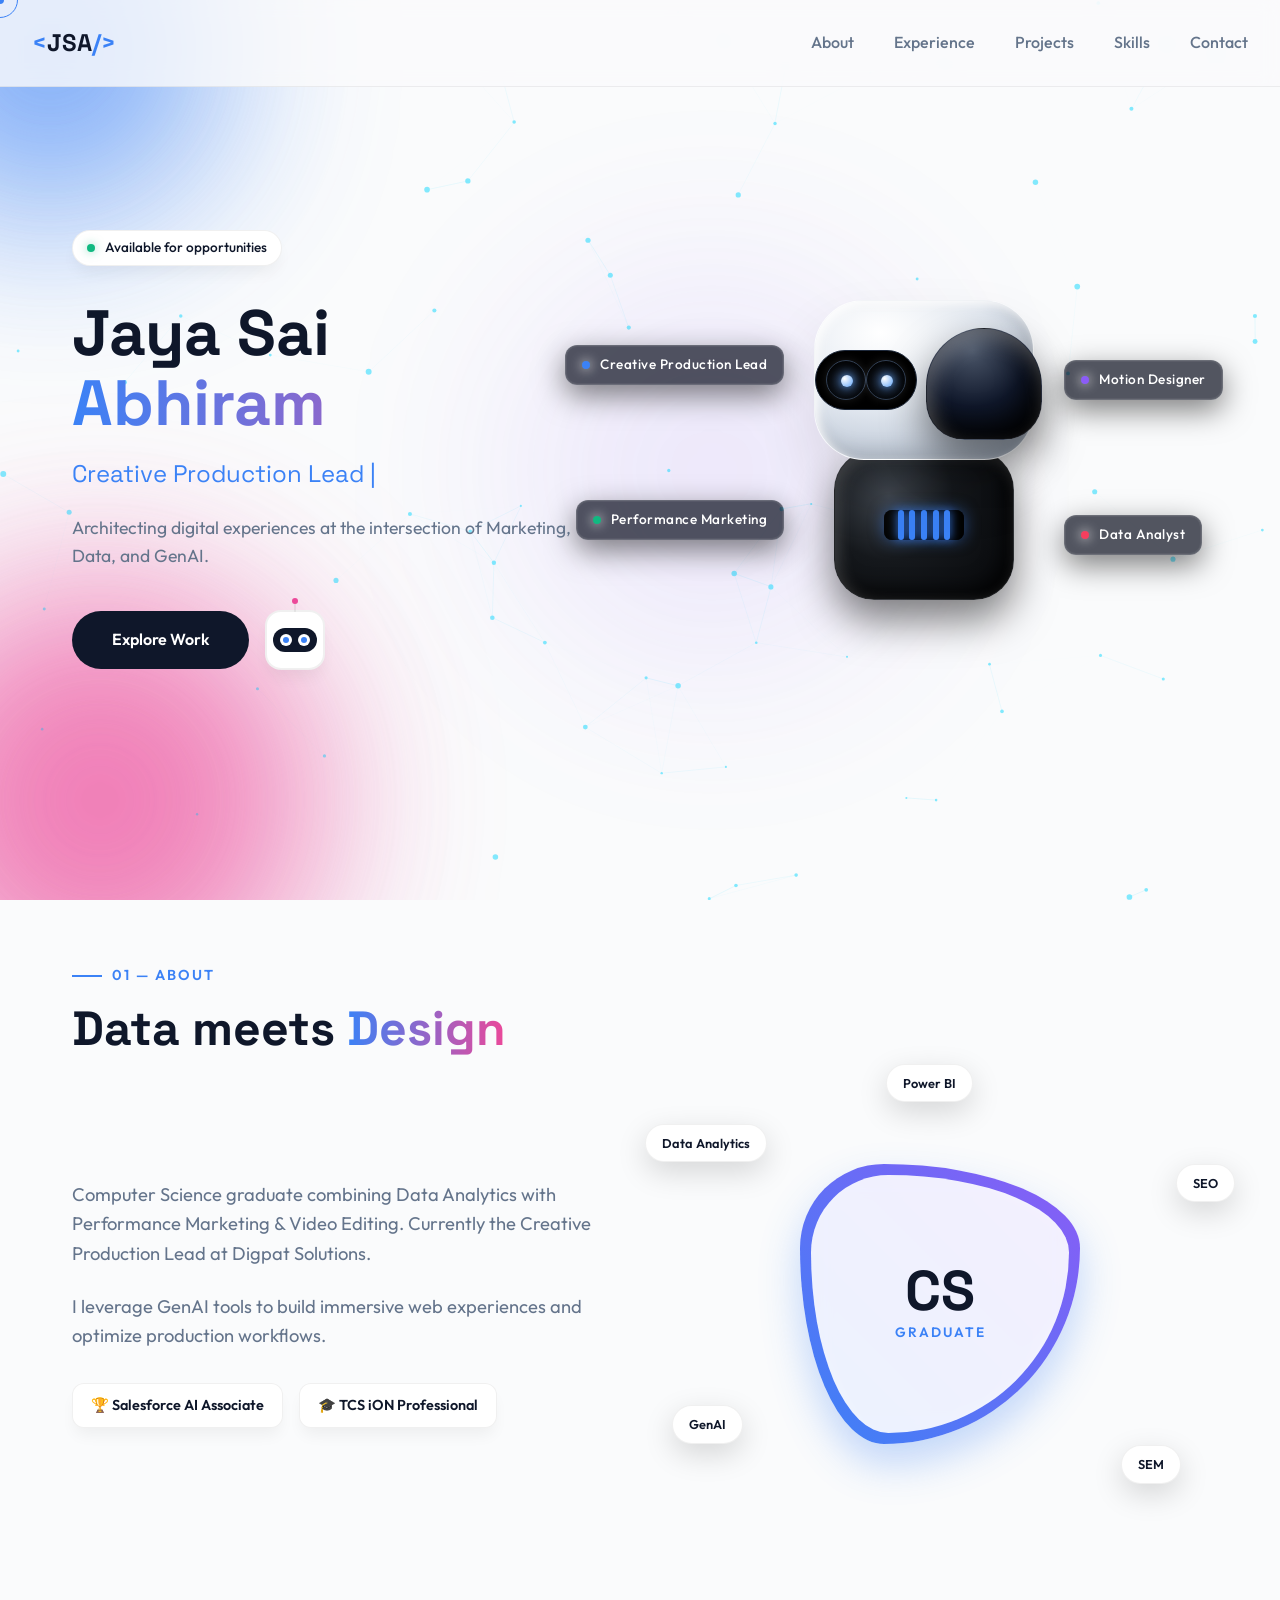
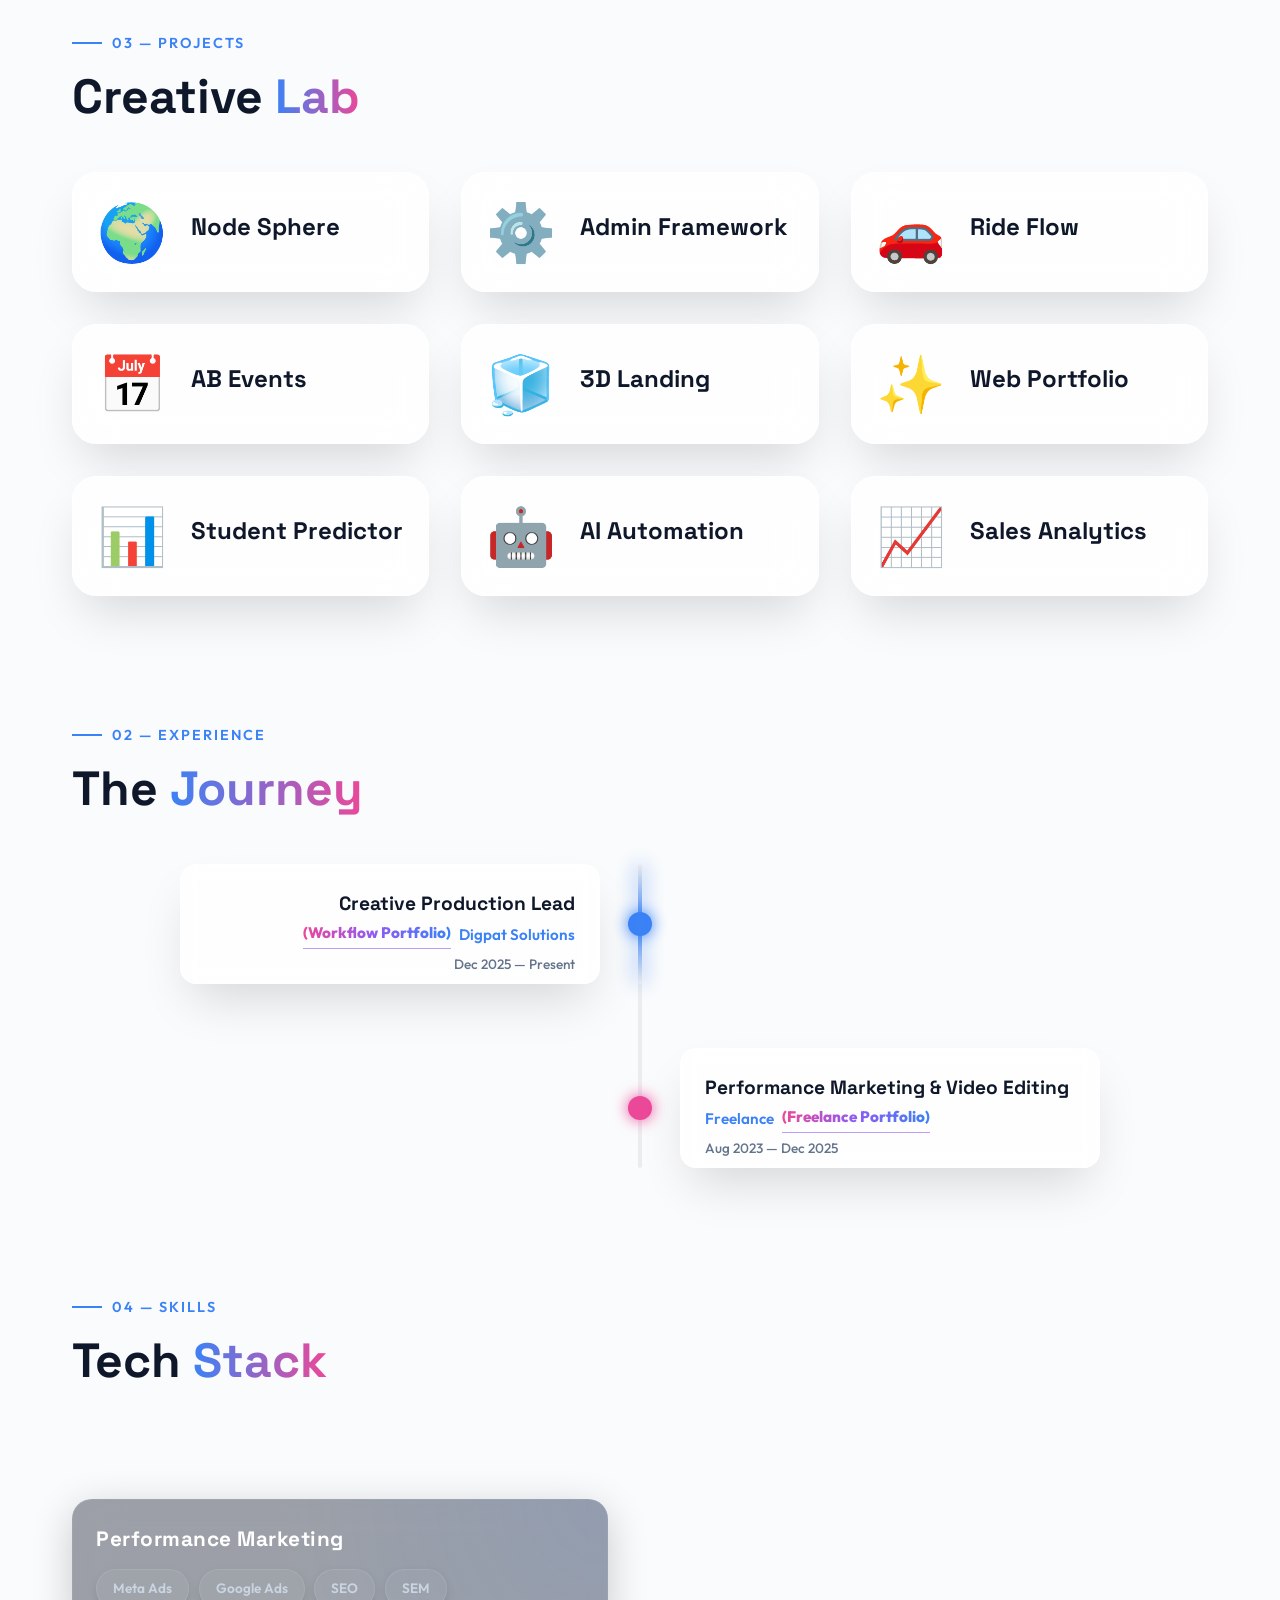
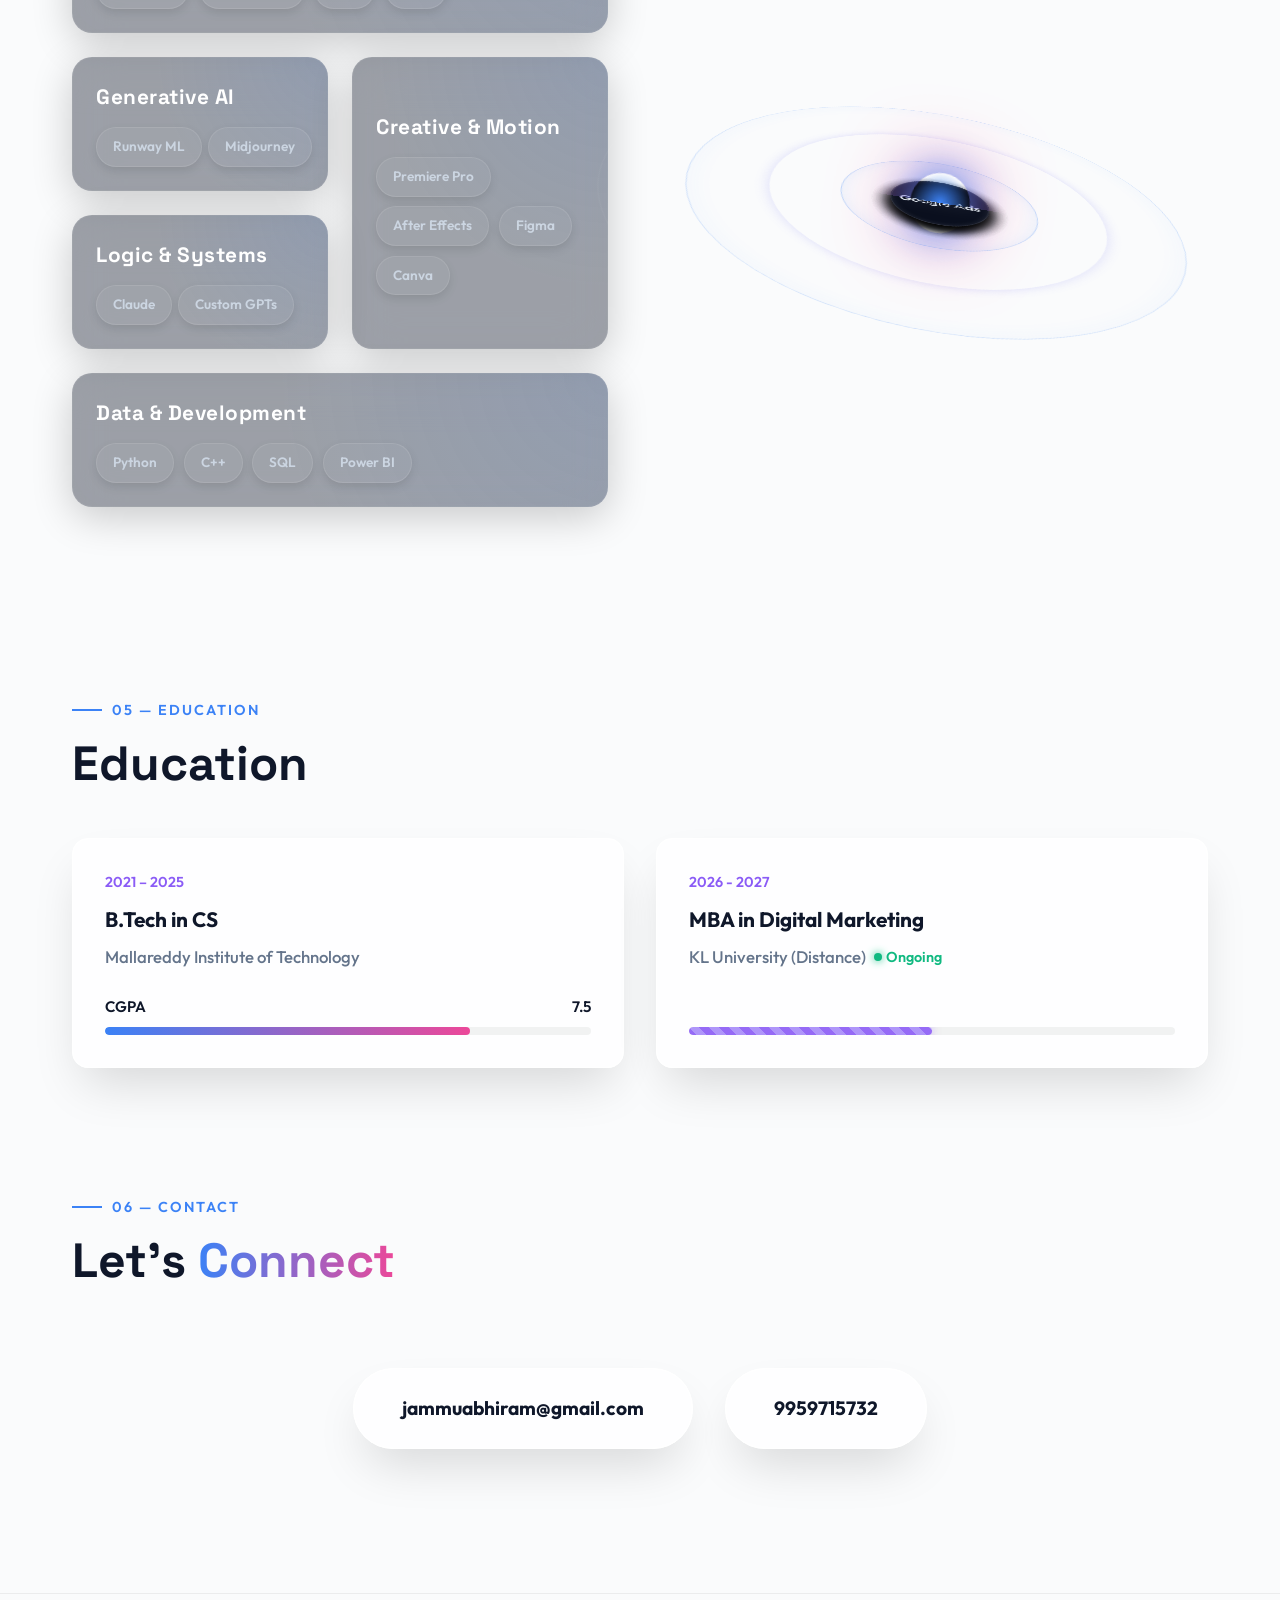
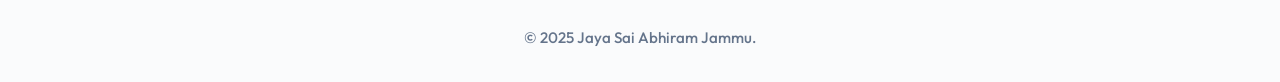
==== index.html @ 6c19dbe1 "Complete portfolio update: project restructuring, improved scrollytelling dynamics, fixed overlaps, " ====
<!DOCTYPE html>
<html lang="en">
<head>
  <meta charset="UTF-8" />
  <meta name="viewport" content="width=device-width, initial-scale=1.0" />
  <title>Jaya Sai Abhiram Jammu — Portfolio</title>
  <link rel="preconnect" href="https://fonts.googleapis.com" />
  <link rel="preconnect" href="https://fonts.gstatic.com" crossorigin />
  <link href="https://fonts.googleapis.com/css2?family=Outfit:wght@100;300;400;600;700;900&family=Space+Grotesk:wght@300;400;500;600;700&display=swap" rel="stylesheet" />
  <link rel="stylesheet" href="style.css?v=55" />
</head>
<body>

<!-- Custom Cursor -->
<div class="cursor-dot" id="cursorDot"></div>
<div class="cursor-ring" id="cursorRing"></div>

<!-- Tiny Floating Robot (Moved to root for fixed positioning) -->
<div class="robot-widget" id="floatingRobot">
  <div class="robot small-robot">
    <div class="robot-head">
      <div class="robot-face">
        <div class="robot-eye"><div class="robot-pupil"></div></div>
        <div class="robot-eye"><div class="robot-pupil"></div></div>
      </div>
    </div>
  </div>
</div>

<!-- NAV -->
<nav class="nav fade-in-up delay-1" id="nav">
  <div class="nav-logo">
    <span class="logo-bracket">&lt;</span>JSA<span class="logo-bracket">/&gt;</span>
  </div>
  <ul class="nav-links">
    <li><a href="#about">About</a></li>
    <li><a href="#experience">Experience</a></li>
    <li><a href="#projects">Projects</a></li>
    <li><a href="#skills">Skills</a></li>
    <li><a href="#contact" class="nav-cta">Contact</a></li>
  </ul>
</nav>

<!-- Background Orbs -->
<div class="bg-orbs">
  <div class="orb orb-1"></div>
  <div class="orb orb-2"></div>
  <div class="orb orb-3"></div>
</div>

<!-- HERO -->
<section class="hero" id="hero">
  <!-- Expensive Background Elements -->
  <div class="hero-bg-elements">
    <div class="glowing-orb orb-1"></div>
    <div class="glowing-orb orb-2"></div>
  </div>

  <div class="container hero-container">
    <div class="hero-content">
      <div class="hero-badge fade-in-up delay-2">
        <span class="badge-dot"></span>
        Available for opportunities
      </div>
      <h1 class="hero-title">
        <span class="title-line" data-text="Jaya Sai">Jaya Sai</span>
        <span class="title-line accent" data-text="Abhiram">Abhiram</span>
      </h1>
      <div class="hero-roles fade-in-up delay-4">
        <span class="role-text" id="roleText">Creative Production Lead</span>
        <span class="role-cursor">|</span>
      </div>
      <p class="hero-desc" style="max-width: 500px;">
        Architecting digital experiences at the intersection of Marketing, Data, and GenAI.
      </p>
      <div class="hero-actions fade-in-up delay-4">
        <!-- Empty span as anchor for the robot in hero state -->
        <a href="#experience" class="btn btn-primary" id="heroBtn">Explore Work</a>
        <span id="heroRobotAnchor" style="display:inline-block; width:60px; height:60px;"></span>
      </div>
    </div>

    <!-- Large 3D Robot Hero Graphic -->
    <div class="large-robot-wrapper fade-in-up delay-3">
      <div class="robot-origin-lines"></div>
      
      <div class="big-robot" id="bigRobot">
        <div class="br-antenna">
          <div class="br-antenna-ball"></div>
          <div class="br-antenna-stick"></div>
        </div>
        <div class="br-head">
          <div class="br-face">
            <div class="br-eye"><div class="br-pupil"></div></div>
            <div class="br-eye"><div class="br-pupil"></div></div>
          </div>
          <div class="br-ears">
            <div class="br-ear left"></div>
            <div class="br-ear right"></div>
          </div>
        </div>
        <div class="br-body">
          <div class="br-core">
            <div class="br-core-bar"></div><div class="br-core-bar"></div><div class="br-core-bar"></div><div class="br-core-bar"></div><div class="br-core-bar"></div>
          </div>
        </div>
      </div>
      <!-- Sci-Fi HUD Panels -->
      <video class="br-robot" autoplay loop muted playsinline>
        <source src="assets/bg-robot.webm" type="video/webm">
      </video>
      <div class="hud-system">
        <div class="hud-panel panel-tl">
          <div class="hud-card">
            <div class="hud-dot" style="background: #3b82f6;"></div>
            <span>Creative Production Lead</span>
          </div>
        </div>
        
        <div class="hud-panel panel-tr">
          <div class="hud-card">
            <div class="hud-dot" style="background: #8b5cf6;"></div>
            <span>Motion Designer</span>
          </div>
        </div>
        
        <div class="hud-panel panel-bl">
          <div class="hud-card">
            <div class="hud-dot" style="background: #10b981;"></div>
            <span>Performance Marketing</span>
          </div>
        </div>
        
        <div class="hud-panel panel-br">
          <div class="hud-card">
            <div class="hud-dot" style="background: #f43f5e;"></div>
            <span>Data Analyst</span>
          </div>
        </div>
      </div>
    </div>
  </div>
</section>

<!-- ABOUT -->
<section class="about section tracked-section" id="about">
  <div class="container">
    <div class="section-label">01 — About</div>
    <h2 class="section-title tracking-target">Data meets <span class="accent">Design</span></h2>
    <div class="about-grid">
      <div class="about-text">
        <p>Computer Science graduate combining Data Analytics with Performance Marketing & Video Editing. Currently the Creative Production Lead at Digpat Solutions.</p>
        <p>I leverage GenAI tools to build immersive web experiences and optimize production workflows.</p>
        <div class="about-certs">
          <div class="cert-badge glow-on-hover">🏆 Salesforce AI Associate</div>
          <div class="cert-badge glow-on-hover">🎓 TCS iON Professional</div>
        </div>
      </div>
      
      <div class="about-visual tracking-target interactive-robot-target" data-robot-pos="left">
        <div class="morphing-shape">
          <div class="shape-inner">
            <div class="shape-text">
              <span class="big-percent">CS</span>
              <span class="percent-label">Graduate</span>
            </div>
          </div>
        </div>
        <div class="floating-tags">
          <span class="tag t1">Data Analytics</span>
          <span class="tag t2">SEO</span>
          <span class="tag t3">GenAI</span>
          <span class="tag t4">SEM</span>
          <span class="tag t5">Power BI</span>
        </div>
      </div>
    </div>
  </div>
</section>

<!-- PROJECTS -->
<section class="projects section tracked-section" id="projects">
  <div class="container">
    <div class="section-label">03 — Projects</div>
    <h2 class="section-title tracking-target" data-robot-pos="right">Creative <span class="accent">Lab</span></h2>

    <div class="projects-grid">
<!-- Node Sphere Rendering -->
      <a href="project-nodejs.html" class="project-card tilt-panel tracking-target-sub interactive-robot-target" data-robot-pos="right">
        <div class="pc-face">
          <div class="pc-icon"><span class="anim-spin-emoji" style="display:inline-block">🌍</span></div>
          <div class="pc-content">
            <h3>Node Sphere</h3>
          </div>
          <div class="pc-arrow">↗</div>
        </div>
      </a>
<!-- Admin Framework -->
      <a href="project-react-admin.html" class="project-card tilt-panel tracking-target-sub interactive-robot-target" data-robot-pos="left">
        <div class="pc-face">
          <div class="pc-icon"><span class="anim-spin-emoji" style="display:inline-block">⚙️</span></div>
          <div class="pc-content">
            <h3>Admin Framework</h3>
          </div>
          <div class="pc-arrow">↗</div>
        </div>
      </a>
<!-- Ride Flow Project -->
      <a href="project-ride-flow.html" class="project-card tilt-panel tracking-target-sub interactive-robot-target" data-robot-pos="right">
        <div class="pc-face">
          <div class="pc-icon pc-car-wrapper" style="position: relative;">
            <div class="anim-smoke smoke-1"></div>
            <div class="anim-smoke smoke-2"></div>
            <span class="anim-bounce-emoji" style="display:inline-block; position:relative; z-index:2;">🚗</span>
          </div>
          <div class="pc-content">
            <h3>Ride Flow</h3>
          </div>
          <div class="pc-arrow">↗</div>
        </div>
      </a>
<!-- AB Events Project -->
      <a href="project-ab-events.html" class="project-card tilt-panel tracking-target-sub interactive-robot-target" data-robot-pos="left">
        <div class="pc-face">
          <div class="pc-icon"><span class="anim-rock-emoji" style="display:inline-block">📅</span></div>
          <div class="pc-content">
            <h3>AB Events</h3>
          </div>
          <div class="pc-arrow">↗</div>
        </div>
      </a>
<!-- Project 1 (3D Landing) -->
      <a href="project-3d-landing.html" class="project-card tilt-panel tracking-target-sub interactive-robot-target" data-robot-pos="right">
        <div class="pc-face">
          <div class="pc-icon"><span class="anim-float-emoji" style="display:inline-block">🧊</span></div>
          <div class="pc-content">
            <h3>3D Landing</h3>
          </div>
          <div class="pc-arrow">↗</div>
        </div>
      </a>
<!-- Web Portfolio -->
      <a href="project-portfolio.html" class="project-card tilt-panel tracking-target-sub interactive-robot-target" data-robot-pos="left">
        <div class="pc-face">
          <div class="pc-icon"><span class="anim-spin-emoji" style="display:inline-block">✨</span></div>
          <div class="pc-content">
            <h3>Web Portfolio</h3>
          </div>
          <div class="pc-arrow">↗</div>
        </div>
      </a>
<!-- Project 2 -->
      <a href="project-student-predictor.html" class="project-card tilt-panel tracking-target-sub interactive-robot-target" data-robot-pos="right">
        <div class="pc-face">
          <div class="pc-icon"><span class="anim-bounce-emoji" style="display:inline-block">📊</span></div>
          <div class="pc-content">
            <h3>Student Predictor</h3>
          </div>
          <div class="pc-arrow">↗</div>
        </div>
      </a>
<!-- Project 4 -->
      <a href="project-ai-automation.html" class="project-card tilt-panel tracking-target-sub interactive-robot-target" data-robot-pos="left">
        <div class="pc-face">
          <div class="pc-icon"><span class="anim-wiggle-emoji" style="display:inline-block">🤖</span></div>
          <div class="pc-content">
            <h3>AI Automation</h3>
          </div>
          <div class="pc-arrow">→</div>
        </div>
      </a>
<!-- Project 3 -->
      <a href="project-sales-dashboard.html" class="project-card tilt-panel tracking-target-sub interactive-robot-target" data-robot-pos="left">
        <div class="pc-face">
          <div class="pc-icon"><span class="anim-rock-emoji" style="display:inline-block">📈</span></div>
          <div class="pc-content">
            <h3>Sales Analytics</h3>
          </div>
          <div class="pc-arrow">→</div>
        </div>
      </a>
</div>
  </div>
</section>

<!-- EXPERIENCE -->
<section class="experience section tracked-section" id="experience">
  <div class="container">
    <div class="section-label">02 — Experience</div>
    <h2 class="section-title tracking-target">The <span class="accent">Journey</span></h2>
    
    <div class="timeline">
      <!-- Left side -->
      <div class="tl-item tl-left">
        <div class="tl-dot"></div>
        <!-- Right aligned content inside -->
        <div class="tl-card-wrapper tl-card-left">
          <div class="tl-card glow-on-hover tracking-target-sub interactive-robot-target" data-robot-pos="left">
            <div class="exp-header">
              <div class="exp-title">
                <h3>Creative Production Lead</h3>
                <span class="exp-company" style="display: flex; align-items: center; gap: 0.5rem;"><span class="color-shifting-dot"></span> <a href="https://abhiramjammu.github.io/workflow/" target="_blank" class="gradient-link">(Workflow Portfolio)</a> Digpat Solutions</span>
              </div>
              <span class="exp-date">Dec 2025 — Present</span>
            </div>
            <div class="exp-details">
              <ul>
                <li>Communicated directly with clients to define requirements and align on project vision.</li>
                <li>Collaborated across cross-functional teams to ensure timely delivery of high-quality assets.</li>
                <li>Elevated brand messaging through visual narratives.</li>
                <li>Managed multifaceted production workflows.</li>
              </ul>
            </div>
          </div>
        </div>
        <div class="portfolio-preview-container tl-preview-right">
          <a href="https://abhiramjammu.github.io/workflow/" class="iframe-wrapper">
             <iframe src="https://abhiramjammu.github.io/workflow/" class="portfolio-iframe iframe-workflow" loading="lazy" scrolling="no"></iframe>
          </a>
        </div>
      </div>

      <!-- Right side -->
      <div class="tl-item tl-right">
        <div class="tl-dot"></div>
        <!-- Left aligned content inside -->
        <div class="tl-card-wrapper tl-card-right">
          <div class="tl-card glow-on-hover tracking-target-sub interactive-robot-target" data-robot-pos="right">
            <div class="exp-header">
              <div class="exp-title">
                <h3>Performance Marketing & Video Editing</h3>
                <span class="exp-company" style="display: flex; align-items: center; gap: 0.5rem;">Freelance <a href="https://abhiramjammu.github.io/portifolio/" target="_blank" class="gradient-link">(Freelance Portfolio)</a> <span class="color-shifting-dot"></span></span>
              </div>
              <span class="exp-date">Aug 2023 — Dec 2025</span>
            </div>
            <div class="exp-details">
              <ul>
                <li>Produced high-quality cinematic reels.</li>
                <li>Leveraged AI tools for rapid generation.</li>
                <li>Engineered interactive web campaigns.</li>
              </ul>
            </div>
          </div>
        </div>
        <div class="portfolio-preview-container tl-preview-left">
          <a href="https://abhiramjammu.github.io/portifolio/" class="iframe-wrapper">
             <iframe src="https://abhiramjammu.github.io/portifolio/" class="portfolio-iframe iframe-freelance" loading="lazy" scrolling="no"></iframe>
          </a>
        </div>
      </div>
    </div>
  </div>
</section>

<!-- SKILLS -->
<section class="skills section tracked-section" id="skills">
  <div class="container">
    <div class="section-label">04 — Skills</div>
    <h2 class="section-title tracking-target" data-robot-pos="right">Tech <span class="accent">Stack</span></h2>
    
    <div class="skills-split tracking-target interactive-robot-target" data-robot-pos="top">
      
      <!-- LEFT SIDE: Solid White Bento Panels -->
      <div class="skills-bento-side">
        <div class="bento-card span-2 glow-on-hover" data-category="marketing">
          <h3>Performance Marketing</h3>
          <div class="bento-tags">
            <span>Meta Ads</span><span>Google Ads</span><span>SEO</span><span>SEM</span>
          </div>
        </div>
        <div class="bento-card glow-on-hover" data-category="genai">
          <h3>Generative AI</h3>
          <div class="bento-tags" style="flex-wrap: nowrap; gap: 0.4rem;">
            <span>Runway ML</span><span>Midjourney</span>
          </div>
        </div>
        <div class="bento-card span-2-row glow-on-hover" data-category="creative" style="height: 100%;">
          <h3>Creative & Motion</h3>
          <div class="bento-tags">
            <span>Premiere Pro</span><span>After Effects</span><span>Figma</span><span>Canva</span>
          </div>
        </div>
        <div class="bento-card glow-on-hover" data-category="logic">
          <h3>Logic & Systems</h3>
          <div class="bento-tags" style="flex-wrap: nowrap; gap: 0.4rem;">
            <span>Claude</span><span>Custom GPTs</span>
          </div>
        </div>
        <div class="bento-card span-2 glow-on-hover" data-category="data">
          <h3>Data & Development</h3>
          <div class="bento-tags">
            <span>Python</span><span>C++</span><span>SQL</span><span>Power BI</span>
          </div>
        </div>
      </div>

      <!-- RIGHT SIDE: Clean 2D Orbit -->
      <div class="skills-orbit-side">
        <div class="skills-orbit-wrapper">
          <div class="orbit-bg-circles">
            <div class="bg-circle c1"></div>
            <div class="bg-circle c2"></div>
            <div class="bg-circle c3"></div>
            <div class="bg-circle c4"></div>
          </div>
          
          <div class="orbit-ring ring-1">
            <div class="orbit-item glass-orb" data-category="data" style="--angle:0deg"><span class="orbit-text">Python</span></div>
            <div class="orbit-item glass-orb" data-category="data" style="--angle:60deg"><span class="orbit-text">C++</span></div>
            <div class="orbit-item glass-orb" data-category="data" style="--angle:120deg"><span class="orbit-text">SQL</span></div>
            <div class="orbit-item glass-orb" data-category="data" style="--angle:180deg"><span class="orbit-text">Power BI</span></div>
            <div class="orbit-item glass-orb" data-category="creative" style="--angle:240deg"><span class="orbit-text">Figma</span></div>
            <div class="orbit-item glass-orb" data-category="creative" style="--angle:300deg"><span class="orbit-text">Canva</span></div>
          </div>
          <div class="orbit-ring ring-2">
            <div class="orbit-item glass-orb" data-category="creative" style="--angle:30deg"><span class="orbit-text">Premiere</span></div>
            <div class="orbit-item glass-orb" data-category="creative" style="--angle:90deg"><span class="orbit-text">After Effects</span></div>
            <div class="orbit-item glass-orb" data-category="genai" style="--angle:150deg"><span class="orbit-text">Runway ML</span></div>
            <div class="orbit-item glass-orb" data-category="logic" style="--angle:210deg"><span class="orbit-text">Claude</span></div>
            <div class="orbit-item glass-orb" data-category="marketing" style="--angle:270deg"><span class="orbit-text">Meta Ads</span></div>
            <div class="orbit-item glass-orb" data-category="marketing" style="--angle:330deg"><span class="orbit-text">Google Ads</span></div>
          </div>
          <div class="orbit-center">
            <div class="orbit-core glow-on-hover">
              <div class="core-inner">SKILLS</div>
              <div class="core-pulse"></div>
            </div>
          </div>
        </div>
      </div>

    </div>
  </div>
</section>

<!-- EDUCATION -->
<section class="education section" id="education">
  <div class="container">
    <div class="section-label">05 — Education</div>
    <h2 class="section-title tracking-target" data-robot-pos="right">Education</h2>
    <div class="edu-cards">
      <div class="edu-card glass-panel glow-on-hover">
        <div class="edu-year">2021 – 2025</div>
        <div class="edu-degree">B.Tech in CS</div>
        <div class="edu-institution">Mallareddy Institute of Technology</div>
        <div class="edu-score">
          <span>CGPA</span><span>7.5</span>
        </div>
        <div class="edu-bar-wrap"><div class="edu-bar" style="width: 75%"></div></div>
      </div>
      
      <div class="edu-card glass-panel glow-on-hover">
        <div class="edu-year">2026 - 2027</div>
        <div class="edu-degree">MBA in Digital Marketing</div>
        <div class="edu-institution" style="display: flex; align-items: center;">KL University (Distance)<span class="blinking-dot"></span><span style="color: #10b981; font-weight: 600; font-size: 0.9rem;">Ongoing</span></div>
        <div class="edu-score" style="visibility: hidden;">
          <span>Align</span><span>Align</span>
        </div>
        <div class="edu-bar-wrap"><div class="loading-bar-striped" style="width: 50%"></div></div>
      </div>
    </div>
  </div>
</section>

<!-- CONTACT -->
<section class="contact section" id="contact">
  <div class="container">
    <div class="section-label">06 — Contact</div>
    <h2 class="section-title tracking-target" data-robot-pos="right">Let's <span class="accent">Connect</span></h2>
    
    <div class="contact-links">
      <a href="mailto:jammuabhiram@gmail.com" class="contact-link glass-panel glow-on-hover interactive-robot-target" data-robot-pos="left">
        <span class="cl-value">jammuabhiram@gmail.com</span>
      </a>
      <a href="tel:9959715732" class="contact-link glass-panel glow-on-hover interactive-robot-target" data-robot-pos="right">
        <span class="cl-value">9959715732</span>
      </a>
    </div>
  </div>
</section>

<footer class="footer">
  <div class="footer-inner">
    <p class="footer-copy">© 2025 Jaya Sai Abhiram Jammu.</p>
  </div>
</footer>

<script src="main.js?v=20" defer></script>
<script src="js/creative-bg.js" defer></script>
</body>
</html>
---- style.css ----
:root {
  --bg-color: #fafbfc;
  --text-main: #0f172a;
  --text-muted: #64748b;
  --accent-primary: #3b82f6;
  --accent-secondary: #ec4899;
  --accent-tertiary: #8b5cf6;
  --glass-bg: rgba(255, 255, 255, 0.7);
  --glass-border: rgba(0, 0, 0, 0.06);
  --font-heading: 'Space Grotesk', sans-serif;
  --font-body: 'Outfit', sans-serif;
  --transition: all 0.4s cubic-bezier(0.16, 1, 0.3, 1);
  --shadow-sm: 0 10px 15px -3px rgba(0, 0, 0, 0.05);
  --shadow-lg: 0 25px 50px -12px rgba(0, 0, 0, 0.15);
}

* { margin: 0; padding: 0; box-sizing: border-box; }
html { }
body { font-family: var(--font-body); background-color: var(--bg-color); color: var(--text-main); line-height: 1.6; overflow-x: hidden; cursor: none; }

/* APPLE STYLE FADE IN */
.fade-in-up {
  opacity: 0; transform: translateY(30px);
  animation: fadeInUp 1s cubic-bezier(0.16, 1, 0.3, 1) forwards;
}
.delay-1 { animation-delay: 0.1s; }
.delay-2 { animation-delay: 0.2s; }
.delay-3 { animation-delay: 0.3s; }
.delay-4 { animation-delay: 0.4s; }
@keyframes fadeInUp { to { opacity: 1; transform: translateY(0); } }

/* APPLE STYLE WORD-BY-WORD FADE */
.word-fade-up {
  display: inline-block;
  opacity: 0;
  transform: translateY(12px);
}
@keyframes wordFadeIn {
  to { opacity: 1; transform: translateY(0); }
}

/* CUSTOM CURSOR */
.cursor-dot { width: 8px; height: 8px; background: var(--accent-primary); border-radius: 50%; position: fixed; top: 0; left: 0; transform: translate(-50%, -50%); pointer-events: none; z-index: 9999; }
.cursor-ring { width: 36px; height: 36px; border: 1.5px solid var(--accent-primary); border-radius: 50%; position: fixed; top: 0; left: 0; transform: translate(-50%, -50%); pointer-events: none; z-index: 9998; transition: width 0.2s, height 0.2s, background 0.2s; }

h1, h2, h3, .font-heading { font-family: var(--font-heading); }
a { text-decoration: none; color: inherit; }
.container { max-width: 1200px; margin: 0 auto; padding: 0 2rem; }
.section { padding: 4rem 0; position: relative; }
.section-label { font-size: 0.9rem; color: var(--accent-primary); letter-spacing: 2px; text-transform: uppercase; margin-bottom: 1rem; font-weight: 600; display: flex; align-items: center; gap: 10px; }
.section-label::before { content: ''; display: inline-block; width: 30px; height: 2px; background: var(--accent-primary); }
.section-title { font-size: 3rem; line-height: 1.1; margin-bottom: 3rem; font-weight: 700; display: inline-block; position: relative; }
.accent { background: linear-gradient(90deg, var(--accent-primary), var(--accent-secondary)); -webkit-background-clip: text; -webkit-text-fill-color: transparent; }

/* GLOW EFFECT ON HOVER */
.glow-on-hover { position: relative; }
/* Applied only to non-tilt items, tilt items will use direct box-shadow to avoid edge clipping */
.tl-card.glow-on-hover::after, .edu-card.glow-on-hover::after, .contact-link.glow-on-hover::after, .cert-badge.glow-on-hover::after {
  content: ''; position: absolute; top: 0; left: 0; width: 100%; height: 100%;
  border-radius: inherit; box-shadow: 0 0 30px var(--accent-primary);
  opacity: 0; transition: opacity 0.4s ease; z-index: -1; pointer-events: none;
}
.tl-card.glow-on-hover:hover::after, .edu-card.glow-on-hover:hover::after, .contact-link.glow-on-hover:hover::after, .cert-badge.glow-on-hover:hover::after { opacity: 0.4; }

/* NAV */
.nav { position: fixed; top: 0; width: 100%; padding: 1.5rem 2rem; display: flex; justify-content: space-between; align-items: center; z-index: 100; background: rgba(250, 251, 252, 0.8); backdrop-filter: blur(10px); border-bottom: 1px solid var(--glass-border); }
.nav-logo { font-family: var(--font-heading); font-size: 1.5rem; font-weight: 700; }
.logo-bracket { color: var(--accent-primary); }
.nav-links { display: flex; list-style: none; gap: 2.5rem; align-items: center; }
.nav-links a { font-weight: 500; color: var(--text-muted); transition: var(--transition); }
.nav-links a:hover { color: var(--accent-primary); }

/* BACKGROUND ORBS */
.bg-orbs { position: fixed; top: 0; left: 0; width: 100vw; height: 100vh; z-index: -1; overflow: hidden; pointer-events: none; }
.orb { position: absolute; border-radius: 50%; filter: blur(100px); opacity: 0.6; animation: floatOrb 20s infinite alternate ease-in-out; }
.orb-1 { width: 500px; height: 500px; background: rgba(59, 130, 246, 0.3); top: -100px; left: -100px; }
.orb-2 { width: 600px; height: 600px; background: rgba(236, 72, 153, 0.2); bottom: -200px; right: -100px; animation-delay: -5s; }
.orb-3 { width: 400px; height: 400px; background: rgba(139, 92, 246, 0.2); top: 30%; left: 40%; animation-delay: -10s; }
@keyframes floatOrb { 0% { transform: translate(0, 0); } 100% { transform: translate(100px, 100px); } }

/* HERO BACKGROUND ELEMENTS */
.hero { position: relative; overflow: hidden; min-height: 100vh; }
.hero-bg-elements { position: absolute; top: 0; left: 0; width: 100%; height: 100%; z-index: 0; pointer-events: none; }

.glowing-orb { position: absolute; border-radius: 50%; filter: blur(80px); opacity: 0.3; animation: floatOrb 10s infinite alternate ease-in-out; }
.orb-1 { width: 300px; height: 300px; background: var(--accent-primary); top: -100px; right: 20%; }
.orb-2 { width: 400px; height: 400px; background: var(--accent-secondary); bottom: -100px; left: -100px; animation-delay: -5s; }
@keyframes floatOrb { 0% { transform: translate(0, 0); } 100% { transform: translate(50px, 50px); } }

/* HERO CONTENT (Keep above bg) */
.hero-container { display: flex; align-items: center; justify-content: space-between; height: 100vh; position: relative; z-index: 10; width: 100%; }
.hero-content { z-index: 10; position: relative; flex: 1; max-width: 600px; }
.hero-badge { display: inline-flex; align-items: center; gap: 10px; padding: 6px 14px; background: white; border: 1px solid var(--glass-border); border-radius: 20px; font-size: 0.85rem; margin-bottom: 2rem; box-shadow: var(--shadow-sm); font-weight: 500; }
.badge-dot { width: 8px; height: 8px; background: #10b981; border-radius: 50%; box-shadow: 0 0 10px rgba(16,185,129,0.5); }
.hero-title { font-size: clamp(3rem, 5vw, 4.5rem); line-height: 1.1; margin-bottom: 1rem; }
.title-line { display: block; }
.hero-roles { font-family: var(--font-heading); font-size: 1.5rem; color: var(--accent-primary); margin-bottom: 1.5rem; height: 35px; }
.role-cursor { animation: blink 1s infinite; }
@keyframes blink { 0%, 100% { opacity: 1; } 50% { opacity: 0; } }
.hero-desc { font-size: 1.1rem; color: var(--text-muted); margin-bottom: 2.5rem; }
.hero-actions { display: flex; align-items: center; gap: 1rem; position: relative; }
.btn-primary { display: inline-flex; align-items: center; justify-content: center; padding: 1rem 2.5rem; background: var(--text-main); color: white; border-radius: 30px; font-weight: 600; transition: var(--transition); }
.btn-primary:hover { transform: translateY(-3px); box-shadow: var(--shadow-lg); background: var(--accent-primary); }

/* FLOATING ROBOT WIDGET */
#floatingRobot {
  position: fixed;
  top: 0; left: 0;
  z-index: 99;
  transition: transform 0.6s cubic-bezier(0.2, 1, 0.3, 1);
  pointer-events: none;
}
.small-robot { width: 60px; height: 60px; background: white; border-radius: 16px; border: 2px solid var(--glass-border); box-shadow: var(--shadow-sm); display: flex; justify-content: center; align-items: center; position: relative; }
.small-robot::before { content: ''; position: absolute; top: -10px; left: 50%; transform: translateX(-50%); width: 2px; height: 10px; background: var(--glass-border); }
.small-robot::after { content: ''; position: absolute; top: -14px; left: 50%; transform: translateX(-50%); width: 6px; height: 6px; background: var(--accent-secondary); border-radius: 50%; }
.small-robot .robot-head { width: 100%; height: 100%; display: flex; justify-content: center; align-items: center; }
.small-robot .robot-face { width: 44px; height: 24px; background: #0f172a; border-radius: 12px; display: flex; justify-content: space-evenly; align-items: center; }
.small-robot .robot-eye { width: 12px; height: 12px; background: white; border-radius: 50%; position: relative; overflow: hidden; }
.small-robot .robot-pupil { width: 6px; height: 6px; background: var(--accent-primary); border-radius: 50%; position: absolute; top: 3px; left: 3px; transition: transform 0.05s linear; }

/* Large 3D Robot Graphic */
.large-robot-wrapper { flex: 1; display: flex; justify-content: center; align-items: center; perspective: 1000px; z-index: 2; position: relative; }
.big-robot { position: relative; transition: transform 0.1s ease-out; display: flex; flex-direction: column; align-items: center; gap: -5px; z-index: 2; }
.br-robot { position: relative; z-index: 2; width: 340px; height: auto; display: none; }

/* Extremely Glossy 3D Head */
.br-head {
  width: 220px; height: 160px; border-radius: 50px; position: relative;
  display: flex; justify-content: center; align-items: center;
  background: radial-gradient(120% 120% at 30% 20%, #ffffff 0%, #e2e8f0 40%, #94a3b8 100%);
  border: 1px solid rgba(255,255,255,0.8);
  box-shadow: 
    inset 4px 4px 10px rgba(255,255,255,0.9),
    inset -8px -8px 20px rgba(0,0,0,0.15),
    0 30px 60px rgba(0,0,0,0.1);
  transform: translateZ(60px); backface-visibility: hidden;
}
.br-head::after {
  content: ''; position: absolute; top: 4px; left: 4%; width: 92%; height: 40%;
  border-radius: 40px 40px 100px 100px;
  width: 140px; height: 110px; border-radius: 60px 60px 40px 40px;
  background: radial-gradient(circle at 40% 20%, #4a5568 0%, #0f172a 50%, #000000 100%);
  border: 1px solid rgba(255,255,255,0.1);
  box-shadow: inset 5px 10px 20px rgba(255,255,255,0.3), inset -10px -10px 30px rgba(0,0,0,0.9), 0 20px 40px rgba(0,0,0,0.5);
  position: relative; z-index: 2; display: flex; justify-content: center; align-items: center;
  transform: translateZ(50px); backface-visibility: hidden;
}
.br-face {
  width: 110px; height: 60px; background: #000; border-radius: 30px;
  display: flex; justify-content: space-evenly; align-items: center; padding: 0 10px;
  box-shadow: inset 0 5px 15px rgba(0,0,0,0.8); border: 1px solid #1e293b;
}
.br-eye {
  width: 40px; height: 40px; border-radius: 50%; position: relative; overflow: hidden;
  background: radial-gradient(circle at center, #1e293b 0%, #000000 100%);
  box-shadow: inset 0 4px 8px rgba(0,0,0,0.8), 0 0 10px rgba(255,255,255,0.1);
  border: 1px solid #334155;
}
.br-pupil {
  width: 12px; height: 12px; border-radius: 50%; position: absolute; top: 14px; left: 14px;
  background: radial-gradient(circle at 30% 30%, #ffffff, #60a5fa);
  box-shadow: 0 0 10px #60a5fa; transition: transform 0.05s linear;
}
.br-ears { opacity: 0; position: absolute; width: calc(100% + 30px); display: flex; justify-content: space-between; top: 50%; transform: translateY(-50%) translateZ(-10px); z-index: -1; backface-visibility: hidden; }
.br-ear { width: 20px; height: 50px; background: linear-gradient(to right, #64748b, #94a3b8); border-radius: 10px; box-shadow: inset 2px 0 5px rgba(255,255,255,0.3); }

.br-body {
  width: 180px; height: 150px; border-radius: 40px; position: relative;
  background: radial-gradient(circle at 30% 30%, #3f454d 0%, #15181c 40%, #050608 100%);
  border: 1px solid rgba(255,255,255,0.1);
  box-shadow: inset 4px 4px 15px rgba(255,255,255,0.2), inset -8px -8px 20px rgba(0,0,0,0.8), 0 20px 40px rgba(0,0,0,0.5);
  transform: translateZ(40px); display: flex; flex-direction: column; justify-content: center; align-items: center; gap: 20px; z-index: -1; margin-top: -10px; backface-visibility: hidden;
}
.br-core {
  width: 80px; height: 30px; background: rgba(0,0,0,0.8); border-radius: 8px;
  box-shadow: inset 0 0 10px rgba(0,0,0,0.8), 0 0 15px rgba(59,130,246,0.5);
  display: flex; justify-content: space-evenly; align-items: center; padding: 0 8px;
  transform: translateZ(20px);
}
.br-core-bar {
  width: 6px; height: 100%; background: var(--accent-primary); border-radius: 4px;
  box-shadow: 0 0 10px var(--accent-primary); animation: equalize 1s infinite ease-in-out;
}
.br-core-bar:nth-child(1) { animation-delay: 0.1s; }
.br-core-bar:nth-child(2) { animation-delay: 0.4s; }
.br-core-bar:nth-child(3) { animation-delay: 0.2s; }
.br-core-bar:nth-child(4) { animation-delay: 0.6s; }
.br-core-bar:nth-child(5) { animation-delay: 0.3s; }
@keyframes equalize {
  0%, 100% { height: 20%; background: var(--accent-primary); }
  50% { height: 80%; background: var(--accent-secondary); box-shadow: 0 0 15px var(--accent-secondary); }
}

/* Floating Words Orbiting around Big Robot */
/* Sci-Fi HUD Panels */
.hud-system {
  position: absolute; top: 0; left: 0; width: 100%; height: 100%;
  pointer-events: none; z-index: 10;
}
.hud-panel {
  position: absolute;
  display: flex; align-items: center; justify-content: center;
}

/* Scattered widely around the robot to prevent clumping, while staying inside screen bounds */
.panel-tl { top: 15%; right: calc(50% + 140px); animation: floatHUD 6s ease-in-out infinite; }
.panel-tr { top: 20%; left: calc(50% + 140px); animation: floatHUD 6.5s ease-in-out infinite 0.5s; }
.panel-bl { bottom: 20%; right: calc(50% + 140px); animation: floatHUD 7s ease-in-out infinite 1s; }
.panel-br { bottom: 15%; left: calc(50% + 140px); animation: floatHUD 8s ease-in-out infinite 1.5s; }

.hud-card {
  background: rgba(10, 15, 30, 0.7);
  backdrop-filter: blur(12px);
  border: 1px solid rgba(255, 255, 255, 0.15);
  padding: 8px 16px;
  border-radius: 12px;
  display: flex; align-items: center; gap: 10px;
  color: white; font-size: 0.85rem; font-weight: 500; letter-spacing: 0.5px;
  box-shadow: 0 10px 30px rgba(0,0,0,0.5), inset 0 0 0 1px rgba(255,255,255,0.05);
  position: relative; overflow: hidden;
  white-space: nowrap;
}

/* Subtle scanning light effect */
.hud-card::after {
  content: ''; position: absolute; top: 0; left: -100%; width: 50%; height: 100%;
  background: linear-gradient(90deg, transparent, rgba(255,255,255,0.1), transparent);
  animation: scanLight 4s linear infinite;
}
@keyframes scanLight {
  0% { left: -100%; }
  50%, 100% { left: 200%; }
}

.hud-dot { width: 8px; height: 8px; border-radius: 50%; box-shadow: 0 0 12px currentColor; }

@keyframes floatHUD {
  0%, 100% { transform: translateY(0); }
  50% { transform: translateY(-15px); }
}

/* ABOUT */
.about-grid { display: grid; grid-template-columns: 1fr 1fr; gap: 4rem; align-items: center; }
.about-text p { font-size: 1.15rem; color: var(--text-muted); margin-bottom: 1.5rem; }
.about-certs { display: flex; gap: 1rem; margin-top: 2rem; }
.cert-badge { padding: 10px 18px; background: white; border: 1px solid var(--glass-border); border-radius: 12px; font-weight: 600; font-size: 0.9rem; box-shadow: var(--shadow-sm); color: var(--text-main); }
.about-visual { position: relative; height: 400px; display: flex; justify-content: center; align-items: center; }
.morphing-shape { width: 280px; height: 280px; background: linear-gradient(45deg, var(--accent-primary), var(--accent-tertiary)); border-radius: 30% 70% 70% 30% / 30% 30% 70% 70%; animation: morph 8s ease-in-out infinite; display: flex; justify-content: center; align-items: center; box-shadow: 0 20px 40px rgba(59, 130, 246, 0.3); }
@keyframes morph { 0%, 100% { border-radius: 30% 70% 70% 30% / 30% 30% 70% 70%; } 33% { border-radius: 70% 30% 30% 70% / 70% 70% 30% 30%; } 66% { border-radius: 30% 70% 70% 30% / 70% 30% 30% 70%; } }
.shape-inner { width: 92%; height: 92%; background: rgba(255,255,255,0.9); border-radius: inherit; display: flex; justify-content: center; align-items: center; text-align: center; backdrop-filter: blur(10px); }
.big-percent { font-size: 3.5rem; font-weight: 900; font-family: var(--font-heading); color: var(--text-main); display: block; line-height: 1; }
.percent-label { font-size: 0.85rem; color: var(--accent-primary); text-transform: uppercase; letter-spacing: 2px; font-weight: 600; }
.floating-tags .tag { position: absolute; padding: 8px 16px; background: white; border: 1px solid var(--glass-border); border-radius: 20px; font-size: 0.8rem; font-weight: 600; box-shadow: 0 10px 30px rgba(0,0,0,0.15); animation: floatTag 4s infinite ease-in-out alternate; color: var(--text-main); }
@keyframes floatTag { 0% { transform: translateY(0); } 100% { transform: translateY(-15px); } }
.t1 { top: 5%; left: -5%; animation-delay: 0s; }
.t2 { top: 15%; right: -5%; animation-delay: 1s; } 
.t3 { bottom: 15%; left: 0; animation-delay: 2s; } 
.t4 { bottom: 5%; right: 5%; animation-delay: 0.5s; } 
.t5 { top: -10%; left: 40%; animation-delay: 1.5s; }

/* Holographic Cyber Panels */
.cyber-panel {
  background: rgba(5, 5, 5, 0.6);
  border: 1px solid rgba(0, 214, 255, 0.2);
  box-shadow: 0 0 20px rgba(0, 214, 255, 0.1), inset 0 0 10px rgba(0, 214, 255, 0.05);
  backdrop-filter: blur(15px);
  -webkit-backdrop-filter: blur(15px);
  padding: 2rem;
  border-radius: 8px;
  position: relative;
  overflow: hidden;
  display: flex;
  flex-direction: column;
  justify-content: center;
  align-items: flex-start;
  transition: transform 0.4s cubic-bezier(0.175, 0.885, 0.32, 1.275), box-shadow 0.4s;
  cursor: pointer;
}
.cyber-panel::before {
  content: ''; position: absolute; top: 0; left: 0; width: 3px; height: 100%;
  background: var(--accent-primary);
  box-shadow: 0 0 10px var(--accent-primary);
}
.cyber-panel:hover {
  transform: scale(1.05) perspective(500px) rotateY(-5deg);
  box-shadow: 0 15px 40px rgba(0, 214, 255, 0.3), inset 0 0 20px rgba(0, 214, 255, 0.1);
  border-color: rgba(0, 214, 255, 0.5);
}

.cyber-scanner {
  position: absolute;
  top: -100%; left: 0; width: 100%; height: 50px;
  background: linear-gradient(to bottom, transparent, rgba(0, 214, 255, 0.4), transparent);
  animation: cyberScan 3s linear infinite;
  pointer-events: none;
}
@keyframes cyberScan {
  0% { top: -50%; opacity: 0; }
  10% { opacity: 1; }
  90% { opacity: 1; }
  100% { top: 150%; opacity: 0; }
}

.cyber-content { position: relative; z-index: 2; }
.cyber-num {
  font-size: 3.5rem;
  font-weight: 900;
  font-family: var(--font-heading);
  color: white;
  text-shadow: 0 0 10px rgba(255,255,255,0.5), 0 0 20px var(--accent-primary);
  line-height: 1;
  display: block;
  margin-bottom: 5px;
}
.cyber-label {
  font-size: 0.95rem;
  color: var(--text-main);
  font-weight: 600;
  letter-spacing: 2px;
  text-transform: uppercase;
  display: block;
  margin-bottom: 12px;
}
.cyber-data {
  font-family: monospace;
  font-size: 0.75rem;
  color: var(--accent-secondary);
  letter-spacing: 1px;
  opacity: 0.7;
}

/* EXPERIENCE TIMELINE (Perfect Expanding Fit) */
.timeline { position: relative; max-width: 1000px; margin: 0 auto; display: flex; flex-direction: column; gap: 4rem; }
.timeline::after { content: ''; position: absolute; width: 4px; background: var(--glass-border); top: 0; bottom: 0; left: 50%; margin-left: -2px; border-radius: 2px; }

/* Timeline Laser Pulse */
.timeline::before {
  content: ''; position: absolute; width: 4px; height: 120px;
  background: linear-gradient(to bottom, transparent, var(--accent-primary), transparent);
  top: 0; left: 50%; margin-left: -2px; border-radius: 2px;
  z-index: 2; box-shadow: 0 0 20px var(--accent-primary);
  animation: timelineLaser 3s linear infinite;
}
@keyframes timelineLaser {
  0% { top: calc(100% - 120px); opacity: 0; }
  10% { opacity: 1; }
  90% { opacity: 1; }
  100% { top: 0; opacity: 0; }
}
.tl-item { position: relative; width: 50%; display: flex; align-items: center; }
.tl-left { left: 0; justify-content: flex-end; padding-right: 40px; }
.tl-right { left: 50%; justify-content: flex-start; padding-left: 40px; }

.tl-dot { position: absolute; width: 24px; height: 24px; background: var(--accent-primary); border-radius: 50%; top: 50%; transform: translateY(-50%); z-index: 1; box-shadow: 0 0 15px var(--accent-primary); }
.tl-left .tl-dot { right: -12px; }
.tl-right .tl-dot { left: -12px; background: var(--accent-secondary); box-shadow: 0 0 15px var(--accent-secondary); }

.tl-card-wrapper { display: flex; width: 100%; }
.tl-card-left { justify-content: flex-end; text-align: right; }
.tl-card-right { justify-content: flex-start; text-align: left; }

/* Timeline Stats Panel */
.tl-stat-wrapper {
  position: absolute;
  top: 50%;
  transform: translateY(-50%);
  width: 50%;
  display: flex;
  padding: 0 60px;
  box-sizing: border-box;
}
.stat-right { right: 0; justify-content: flex-start; }
.stat-left { left: 0; justify-content: flex-end; }

/* Portfolio Preview on Hover */
.portfolio-preview-container {
  position: absolute;
  top: 50%;
  transform: translateY(-50%);
  width: 100%;
  display: flex;
  box-sizing: border-box;
  opacity: 0;
  visibility: hidden;
  transition: opacity 0.4s ease, visibility 0.4s ease;
  pointer-events: none;
  z-index: 10;
}
.tl-preview-right {
  left: 100%;
  justify-content: flex-start;
  padding-left: 40px;
}
.tl-preview-left {
  right: 100%;
  justify-content: flex-end;
  padding-right: 40px;
}

.tl-item:hover .portfolio-preview-container {
  opacity: 1;
  visibility: visible;
}

/* Premium MacBook-style Preview Container */
.iframe-wrapper {
  position: relative;
  width: 288px;
  height: 180px; /* Thumbnail size */
  border-radius: 8px;
  overflow: hidden;
  box-shadow: 0 10px 30px rgba(0, 0, 0, 0.1), 0 0 0 1px rgba(255,255,255,0.05);
  background: #0f172a;
  transition: all 0.6s cubic-bezier(0.16, 1, 0.3, 1);
  text-decoration: none;
  display: block;
  pointer-events: auto;
}

/* MacOS style browser dots (Always visible) */
.iframe-wrapper::before {
  content: '';
  position: absolute;
  top: 0;
  left: 0;
  width: 100%;
  height: 24px;
  background: rgba(15, 23, 42, 0.95);
  border-bottom: 1px solid rgba(255, 255, 255, 0.05);
  z-index: 10;
  pointer-events: none;
  background-image: 
    radial-gradient(circle at 14px 12px, #ff5f56 3px, transparent 4px),
    radial-gradient(circle at 26px 12px, #ffbd2e 3px, transparent 4px),
    radial-gradient(circle at 38px 12px, #27c93f 3px, transparent 4px);
  background-repeat: no-repeat;
  transition: all 0.6s cubic-bezier(0.16, 1, 0.3, 1);
}

/* Hover expansion */
.tl-item:hover .iframe-wrapper {
  width: 400px;
  height: 250px; /* The size the user loved */
  border-radius: 12px;
  box-shadow: 0 30px 60px rgba(0, 0, 0, 0.4), 0 0 0 1px rgba(255,255,255,0.15), 0 0 40px rgba(99, 102, 241, 0.15);
  transform: translateY(-8px);
}

.tl-item.revealed .iframe-wrapper::after {
  content: ''; position: absolute; top: 0; left: -100%; width: 50%; height: 100%;
  background: linear-gradient(90deg, transparent, rgba(255,255,255,0.4), transparent);
  animation: shineScan 3s infinite linear;
  pointer-events: none;
  z-index: 5;
}
@keyframes shineScan {
  0% { left: -100%; }
  100% { left: 200%; }
}

/* The actual iframe */
.portfolio-iframe {
  position: absolute;
  top: 24px; /* Sits perfectly below the macOS bar */
  width: 1440px;
  height: 900px; /* Standard desktop viewport */
  border: none;
  margin: 0;
  pointer-events: none; /* Let clicks pass to wrapper */
  /* Animate transform for butter-smooth GPU acceleration */
  transition: transform 0.6s cubic-bezier(0.16, 1, 0.3, 1);
  will-change: transform;
}

/* Creative Production Lead Portfolio - Workflow (Right Panel) */
.iframe-workflow {
  left: 0;
  transform-origin: 0 0; /* Anchor left edge */
  transform: scale(0.2); /* 288 / 1440 = 0.2 */
}
.tl-item:hover .iframe-workflow {
  transform: scale(0.2777); /* 400 / 1440 = 0.2777 */
}

/* Performance Marketing Portfolio - Freelance (Left Panel) */
.iframe-freelance {
  right: 0;
  left: auto;
  transform-origin: 100% 0; /* Anchor right edge */
  transform: scale(0.2);
}
.tl-item:hover .iframe-freelance {
  transform: scale(0.2777);
}


.tl-card {
  width: 420px;
  max-height: 120px; /* Snug height */
  padding: 1.5rem; background: rgba(255,255,255,0.8); border: 1px solid white; border-radius: 16px;
  box-shadow: var(--shadow-lg); transition: width 0.6s cubic-bezier(0.16, 1, 0.3, 1), max-height 0.6s cubic-bezier(0.16, 1, 0.3, 1), box-shadow 0.3s;
  position: relative; z-index: 2; cursor: pointer; overflow: hidden;
  backdrop-filter: blur(10px);
}
.tl-card:hover {
  width: 550px !important; /* Horizontal expansion */
  max-height: 350px; /* Vertical expansion */
  border-color: var(--accent-primary);
}
.exp-header { display: flex; flex-direction: column; gap: 5px; white-space: normal; }
.tl-card-left .exp-header { align-items: flex-end; }
.tl-card-right .exp-header { align-items: flex-start; }

.exp-title h3 { font-size: 1.2rem; color: var(--text-main); margin-bottom: 2px; }
.exp-company { color: var(--accent-primary); font-weight: 600; font-size: 0.95rem; }
.exp-date { color: var(--text-muted); font-size: 0.85rem; font-weight: 500; margin-bottom: 1rem; }

.exp-details {
  opacity: 0; transition: opacity 0.4s ease; transition-delay: 0s;
  color: var(--text-muted); font-size: 0.95rem; line-height: 1.5;
}
.tl-card-left .exp-details { text-align: right; }
.tl-card-right .exp-details { text-align: left; }
.exp-details ul { margin-top: 10px; display: inline-block; text-align: left; /* Keep bullets readable left-to-right */ }
.tl-card-left .exp-details ul { margin-right: 20px; }
.tl-card-right .exp-details ul { margin-left: 20px; }
.exp-details li { margin-bottom: 8px; }
.tl-card:hover .exp-details { opacity: 1; transition-delay: 0.2s; }


/* SPLIT SKILLS LAYOUT: Premium Holographic 3D Rings & Glassmorphism */
.skills-split {
  display: flex; align-items: center; justify-content: space-between; gap: 4rem;
  max-width: 1200px; margin: 4rem auto;
  perspective: 1200px;
}
.skills-bento-side {
  flex: 1;
  display: grid;
  grid-template-columns: repeat(2, 1fr);
  grid-template-rows: auto;
  gap: 1.5rem;
  transform-style: preserve-3d;
}
.skills-orbit-side { 
  flex: 1; 
  display: flex; 
  justify-content: center; 
  perspective: 1200px; 
}

/* PREMIUM BENTO BOX GRID */
.bento-card {
  background: rgba(15, 23, 42, 0.4); 
  backdrop-filter: blur(24px); 
  border-radius: 20px; 
  padding: 1.5rem;
  box-shadow: 0 10px 40px rgba(0,0,0,0.2), inset 0 0 0 1px rgba(255,255,255,0.05);
  display: flex; flex-direction: column; justify-content: center;
  transition: all 0.4s cubic-bezier(0.16, 1, 0.3, 1);
  position: relative; overflow: hidden; cursor: default;
  transform-style: preserve-3d;
}
.bento-card::before {
  content: ''; position: absolute; top: 0; left: 0; width: 100%; height: 100%;
  background: radial-gradient(circle at top right, rgba(59, 130, 246, 0.1), transparent 60%);
  z-index: 1; pointer-events: none;
}

.bento-card.span-2 { grid-column: span 2; }
.span-2-row { grid-row: span 2; }

/* 3D Magnetic Hover Effect */
.bento-card:hover {
  background: rgba(255, 255, 255, 0.95);
  transform: translateZ(20px) translateY(-5px);
  box-shadow: 0 30px 60px rgba(0, 0, 0, 0.1), inset 0 0 0 1px rgba(255, 255, 255, 0.8), 0 0 30px rgba(255, 255, 255, 0.2);
}
.bento-card h3 {
  font-family: var(--font-heading); color: #ffffff; font-size: 1.3rem;
  margin-bottom: 0.8rem; font-weight: 800; letter-spacing: 0.5px; position: relative; z-index: 2;
  transition: transform 0.3s ease;
}
.bento-card:hover h3 { transform: translateZ(15px); color: var(--accent-primary); }

.bento-tags { display: flex; flex-wrap: wrap; gap: 0.6rem; position: relative; z-index: 2; transition: transform 0.3s ease; }
.bento-card:hover .bento-tags { transform: translateZ(25px); }

.bento-tags span {
  padding: 0.5rem 1rem; background: rgba(255,255,255,0.03); border-radius: 100px;
  font-size: 0.85rem; color: #cbd5e1; border: 1px solid rgba(255,255,255,0.1);
  transition: all 0.3s ease; font-weight: 600;
  box-shadow: 0 4px 10px rgba(0,0,0,0.1);
  white-space: nowrap;
}
.bento-tags span:hover { 
  border-color: rgba(99, 102, 241, 0.6); 
  color: #ffffff; 
  background: rgba(99, 102, 241, 0.15); 
  box-shadow: 0 0 15px rgba(99, 102, 241, 0.3);
  transform: translateY(-2px);
}

/* ISOMETRIC HOLOGRAPHIC ORBIT */
.skills-orbit-wrapper { 
  position: relative; height: 500px; width: 100%; display: flex; justify-content: center; align-items: center; 
  transform-style: preserve-3d;
  transform: rotateX(65deg) rotateY(10deg);
  transition: transform 0.5s ease;
}
.skills-orbit-wrapper:hover {
  transform: rotateX(55deg) rotateY(0deg);
}

.orbit-bg-circles { 
  position: absolute; top: 0; left: 0; width: 100%; height: 100%; 
  display: flex; justify-content: center; align-items: center; 
  z-index: 0; pointer-events: none; 
  transform-style: preserve-3d;
}

/* Glowing Core */
.orbit-bg-circles::after {
  content: ''; position: absolute; width: 60px; height: 60px;
  background: radial-gradient(circle, var(--accent-primary), transparent 70%);
  border-radius: 50%;
  box-shadow: 0 0 40px var(--accent-primary), 0 0 80px var(--accent-secondary);
  animation: pulseCore 3s ease-in-out infinite alternate;
  transform: rotateX(-65deg); /* Stand upright */
  transition: background 0.5s ease 0s, box-shadow 0.5s ease 0s;
}
.skills-split:has(.bento-card:hover) .orbit-bg-circles::after {
  transition: background 0.5s ease 1s, box-shadow 0.5s ease 1s;
}
.skills-split:has(.bento-card[data-category="genai"]:hover) .orbit-bg-circles::after { background: radial-gradient(circle, var(--col-genai), transparent 70%); box-shadow: 0 0 60px var(--col-genai); }
.skills-split:has(.bento-card[data-category="data"]:hover) .orbit-bg-circles::after { background: radial-gradient(circle, var(--col-data), transparent 70%); box-shadow: 0 0 60px var(--col-data); }
.skills-split:has(.bento-card[data-category="creative"]:hover) .orbit-bg-circles::after { background: radial-gradient(circle, var(--col-creative), transparent 70%); box-shadow: 0 0 60px var(--col-creative); }
.skills-split:has(.bento-card[data-category="marketing"]:hover) .orbit-bg-circles::after { background: radial-gradient(circle, var(--col-marketing), transparent 70%); box-shadow: 0 0 60px var(--col-marketing); }
.skills-split:has(.bento-card[data-category="logic"]:hover) .orbit-bg-circles::after { background: radial-gradient(circle, var(--col-logic), transparent 70%); box-shadow: 0 0 60px var(--col-logic); }
@keyframes pulseCore {
  0% { transform: rotateX(-65deg) scale(0.8); opacity: 0.8; }
  100% { transform: rotateX(-65deg) scale(1.2); opacity: 1; }
}

.bg-circle { position: absolute; border-radius: 50%; pointer-events: none; }
.bg-circle.c1 { width: 200px; height: 200px; border: 1px solid rgba(59, 130, 246, 0.3); box-shadow: inset 0 0 20px rgba(59,130,246,0.1); }
.bg-circle.c2 { width: 340px; height: 340px; border: 2px dashed rgba(255, 255, 255, 0.15); box-shadow: 0 0 15px rgba(99, 102, 241, 0.2); animation: spinDash 40s linear infinite; }
.bg-circle.c3 { width: 500px; height: 500px; border: 1px solid rgba(59, 130, 246, 0.2); box-shadow: inset 0 0 30px rgba(59,130,246,0.05); }
.bg-circle.c4 { width: 660px; height: 660px; border: 1px solid rgba(255, 255, 255, 0.05); }

@keyframes spinDash {
  0% { transform: rotate(0deg); }
  100% { transform: rotate(360deg); }
}

.orbit-layer { position: absolute; top: 0; left: 0; width: 100%; height: 100%; transform-style: preserve-3d; pointer-events: none; }
.orbit-item { position: absolute; top: 50%; left: 50%; display: flex; justify-content: center; align-items: center; transition: all 0.3s; pointer-events: auto; }
.glass-orb { 
  background: rgba(10, 15, 30, 0.8); backdrop-filter: blur(12px); 
  border: 1px solid rgba(255,255,255,0.15); border-radius: 50%; 
  box-shadow: 0 10px 20px rgba(0,0,0,0.4), inset 0 0 10px rgba(255,255,255,0.1);
  color: #e2e8f0; font-size: 0.85rem; font-weight: 600;
  text-align: center;
  line-height: 1.15;
  display: flex;
  flex-direction: column;
  justify-content: center;
  align-items: center;
  padding: 0.2rem;
  transition: all 0.4s ease;
}
.glass-orb:hover { 
  transform: scale(1.15);
  z-index: 20;
}

/* Restore circular sizes but slightly larger for readability */
.ring-1 .orbit-item.glass-orb { animation: orbit1 40s linear infinite; width: 80px; height: 80px; margin-top: -40px; margin-left: -40px; }
.ring-2 .orbit-item.glass-orb { animation: orbit2 60s linear infinite reverse; width: 100px; height: 100px; margin-top: -50px; margin-left: -50px; font-size: 1rem; }

/* DYNAMIC CATEGORY COLORS */
.skills-split {
  --col-genai: #fbbf24;    /* Yellow */
  --col-data: #f97316;     /* Orange */
  --col-creative: #10b981; /* Green */
  --col-marketing: #ec4899;/* Pink */
  --col-logic: #06b6d4;    /* Cyan */
}

/* Base glowing effect mixin for Bento Tags */
.bento-card[data-category="genai"]:hover .bento-tags span { border-color: var(--col-genai); color: #b45309; background: rgba(251, 191, 36, 0.2); box-shadow: 0 0 15px rgba(251, 191, 36, 0.2); }
.bento-card[data-category="data"]:hover .bento-tags span { border-color: var(--col-data); color: #c2410c; background: rgba(249, 115, 22, 0.15); box-shadow: 0 0 15px rgba(249, 115, 22, 0.2); }
.bento-card[data-category="creative"]:hover .bento-tags span { border-color: var(--col-creative); color: #047857; background: rgba(16, 185, 129, 0.15); box-shadow: 0 0 15px rgba(16, 185, 129, 0.2); }
.bento-card[data-category="marketing"]:hover .bento-tags span { border-color: var(--col-marketing); color: #be185d; background: rgba(236, 72, 153, 0.15); box-shadow: 0 0 15px rgba(236, 72, 153, 0.2); }
.bento-card[data-category="logic"]:hover .bento-tags span { border-color: var(--col-logic); color: #0369a1; background: rgba(6, 182, 212, 0.15); box-shadow: 0 0 15px rgba(6, 182, 212, 0.2); }

/* Glow effects for Orbit Items when interacting with Bento Cards (Requires :has support) */
.skills-split:has(.bento-card[data-category="genai"]:hover) .orbit-item[data-category="genai"],
.skills-split:has(.orbit-item[data-category="genai"]:hover) .orbit-item[data-category="genai"] {
  border-color: var(--col-genai); color: var(--col-genai); box-shadow: inset 0 0 15px var(--col-genai), 0 0 25px var(--col-genai); text-shadow: 0 0 15px var(--col-genai); z-index: 10;
}
.skills-split:has(.bento-card[data-category="data"]:hover) .orbit-item[data-category="data"],
.skills-split:has(.orbit-item[data-category="data"]:hover) .orbit-item[data-category="data"] {
  border-color: var(--col-data); color: var(--col-data); box-shadow: inset 0 0 15px var(--col-data), 0 0 25px var(--col-data); text-shadow: 0 0 15px var(--col-data); z-index: 10;
}
.skills-split:has(.bento-card[data-category="creative"]:hover) .orbit-item[data-category="creative"],
.skills-split:has(.orbit-item[data-category="creative"]:hover) .orbit-item[data-category="creative"] {
  border-color: var(--col-creative); color: var(--col-creative); box-shadow: inset 0 0 15px var(--col-creative), 0 0 25px var(--col-creative); text-shadow: 0 0 15px var(--col-creative); z-index: 10;
}
.skills-split:has(.bento-card[data-category="marketing"]:hover) .orbit-item[data-category="marketing"],
.skills-split:has(.orbit-item[data-category="marketing"]:hover) .orbit-item[data-category="marketing"] {
  border-color: var(--col-marketing); color: var(--col-marketing); box-shadow: inset 0 0 15px var(--col-marketing), 0 0 25px var(--col-marketing); text-shadow: 0 0 15px var(--col-marketing); z-index: 10;
}
.skills-split:has(.bento-card[data-category="logic"]:hover) .orbit-item[data-category="logic"],
.skills-split:has(.orbit-item[data-category="logic"]:hover) .orbit-item[data-category="logic"] {
  border-color: var(--col-logic); color: var(--col-logic); box-shadow: inset 0 0 15px var(--col-logic), 0 0 25px var(--col-logic); text-shadow: 0 0 15px var(--col-logic); z-index: 10;
}

/* Cross-highlight: Hovering an orbit item highlights its bento card */
.skills-split:has(.orbit-item[data-category="genai"]:hover) .bento-card[data-category="genai"] { transform: translateZ(20px) translateY(-5px); box-shadow: 0 30px 60px rgba(0,0,0,0.3), inset 0 0 0 1px var(--col-genai), 0 0 30px rgba(251, 191, 36, 0.2); }
.skills-split:has(.orbit-item[data-category="data"]:hover) .bento-card[data-category="data"] { transform: translateZ(20px) translateY(-5px); box-shadow: 0 30px 60px rgba(0,0,0,0.3), inset 0 0 0 1px var(--col-data), 0 0 30px rgba(249, 115, 22, 0.2); }
.skills-split:has(.orbit-item[data-category="creative"]:hover) .bento-card[data-category="creative"] { transform: translateZ(20px) translateY(-5px); box-shadow: 0 30px 60px rgba(0,0,0,0.3), inset 0 0 0 1px var(--col-creative), 0 0 30px rgba(16, 185, 129, 0.2); }
.skills-split:has(.orbit-item[data-category="marketing"]:hover) .bento-card[data-category="marketing"] { transform: translateZ(20px) translateY(-5px); box-shadow: 0 30px 60px rgba(0,0,0,0.3), inset 0 0 0 1px var(--col-marketing), 0 0 30px rgba(236, 72, 153, 0.2); }
.skills-split:has(.orbit-item[data-category="logic"]:hover) .bento-card[data-category="logic"] { transform: translateZ(20px) translateY(-5px); box-shadow: 0 30px 60px rgba(0,0,0,0.3), inset 0 0 0 1px var(--col-logic), 0 0 30px rgba(6, 182, 212, 0.2); }

/* Dynamically color the h3 when hovered */
.bento-card[data-category="genai"]:hover h3, .skills-split:has(.orbit-item[data-category="genai"]:hover) .bento-card[data-category="genai"] h3 { color: var(--col-genai); }
.bento-card[data-category="data"]:hover h3, .skills-split:has(.orbit-item[data-category="data"]:hover) .bento-card[data-category="data"] h3 { color: var(--col-data); }
.bento-card[data-category="creative"]:hover h3, .skills-split:has(.orbit-item[data-category="creative"]:hover) .bento-card[data-category="creative"] h3 { color: var(--col-creative); }
.bento-card[data-category="marketing"]:hover h3, .skills-split:has(.orbit-item[data-category="marketing"]:hover) .bento-card[data-category="marketing"] h3 { color: var(--col-marketing); }
.bento-card[data-category="logic"]:hover h3, .skills-split:has(.orbit-item[data-category="logic"]:hover) .bento-card[data-category="logic"] h3 { color: var(--col-logic); }

/* The magic math for orbiting elements */
@keyframes orbit1 {
  0% { transform: rotateZ(var(--angle)) translateX(170px) rotateZ(calc(-1 * var(--angle))); }
  100% { transform: rotateZ(calc(var(--angle) + 360deg)) translateX(170px) rotateZ(calc(-1 * (var(--angle) + 360deg))); }
}
@keyframes orbit2 {
  0% { transform: rotateZ(var(--angle)) translateX(250px) rotateZ(calc(-1 * var(--angle))); }
  100% { transform: rotateZ(calc(var(--angle) + 360deg)) translateX(250px) rotateZ(calc(-1 * (var(--angle) + 360deg))); }
}



/* PROJECTS */
.projects-grid { display: grid; grid-template-columns: repeat(3, 1fr); gap: 2rem; perspective: 1000px; width: 100%; margin: 0 auto; }
.project-card { display: block; position: relative; height: 120px; cursor: none; }
.pc-face {
  position: absolute; width: 100%; height: 100%; border-radius: 24px;
  background: rgba(255, 255, 255, 0.8); backdrop-filter: blur(20px); border: 1px solid white;
  padding: 1.5rem; display: flex; flex-direction: row; align-items: center; justify-content: flex-start; gap: 1.5rem; text-align: left;
  box-shadow: var(--shadow-lg); transition: border-color 0.3s ease, box-shadow 0.3s ease; transform: translateZ(5px);
}
/* Fixed Edge clipping by applying shadow directly to pc-face */
.project-card:hover .pc-face { border-color: var(--accent-primary); box-shadow: 0 0 30px rgba(59,130,246,0.4), var(--shadow-lg); }
.pc-icon { font-size: 3.5rem; margin-bottom: 0; transform: translateZ(15px); display: inline-block; flex-shrink: 0; }
.pc-content { transform: translateZ(10px); }
.pc-content h3 { font-size: 1.5rem; margin-bottom: 0.5rem; color: var(--text-main); }
.pc-content p { color: var(--text-muted); font-size: 1rem; }
.pc-arrow { position: absolute; bottom: 2rem; right: 2rem; font-size: 1.5rem; color: var(--accent-primary); opacity: 0; transform: translateZ(10px) translateX(-10px); transition: all 0.3s ease; }
.project-card:hover .pc-arrow { opacity: 1; transform: translateZ(10px) translateX(0); }

/* EDUCATION */
.edu-cards { display: grid; grid-template-columns: repeat(auto-fit, minmax(350px, 1fr)); gap: 2rem; }
.edu-card { padding: 2rem; background: rgba(255,255,255,0.8); border: 1px solid white; border-radius: 16px; box-shadow: var(--shadow-lg); }
.edu-year { font-size: 0.9rem; color: var(--accent-tertiary); margin-bottom: 0.5rem; font-weight: 600; }
.edu-degree { font-size: 1.3rem; font-weight: 700; margin-bottom: 0.5rem; }
.edu-institution { color: var(--text-muted); font-weight: 500; margin-bottom: 1.5rem; font-size: 1.05rem; }
.edu-score { display: flex; justify-content: space-between; margin-bottom: 0.5rem; font-weight: 600; font-size: 0.95rem; }
.edu-bar-wrap { width: 100%; height: 8px; background: rgba(0,0,0,0.05); border-radius: 4px; overflow: hidden; }
.edu-bar { height: 100%; background: linear-gradient(90deg, var(--accent-primary), var(--accent-secondary)); border-radius: 4px; }

/* CONTACT */
.contact-links { display: flex; gap: 2rem; flex-wrap: wrap; margin-top: 2rem; justify-content: center; }
.contact-link { padding: 1.5rem 3rem; border-radius: 40px; font-weight: 700; font-size: 1.2rem; color: var(--text-main); transition: var(--transition); text-align: center; background: rgba(255,255,255,0.8); border: 1px solid white; box-shadow: var(--shadow-lg); }
.contact-link:hover { transform: translateY(-5px); border-color: var(--accent-primary); color: var(--accent-primary); }

.footer { padding: 2rem; text-align: center; border-top: 1px solid var(--glass-border); margin-top: 5rem; }
.footer-copy { color: var(--text-muted); font-size: 0.95rem; font-weight: 500; }

@media (max-width: 992px) {
  .about-grid { grid-template-columns: 1fr; }
  .about-visual { order: -1; margin-bottom: 2rem; }
  .hero-container { flex-direction: column; text-align: center; padding-top: 120px; justify-content: flex-start; gap: 4rem; height: auto; padding-bottom: 4rem; }
  .large-robot-wrapper { margin-top: 0; transform: scale(0.8); }
  .timeline::after { left: 30px; }
  .tl-item { width: 100%; padding-left: 60px; padding-right: 0; text-align: left; }
  .tl-left, .tl-right { left: 0; }
  .tl-left { justify-content: flex-start; }
  .tl-card-left, .tl-card-right { justify-content: flex-start; text-align: left; }
  .tl-left .tl-dot, .tl-right .tl-dot { left: 20px; right: auto; }
  .tl-card { width: 100%; }
  .tl-card:hover { width: 100%; }
  .tl-card-left .exp-header { align-items: flex-start; }
  .tl-card-left .exp-details { text-align: left; }
  .projects-grid { grid-template-columns: 1fr; }
}

/* PROJECT DETAIL PAGES */
.pd-nav { position: fixed; top: 0; width: 100%; padding: 1.5rem 2rem; z-index: 100; display: flex; align-items: center; background: rgba(250, 251, 252, 0.8); backdrop-filter: blur(10px); }
.pd-back { display: inline-flex; align-items: center; gap: 8px; font-weight: 600; color: var(--text-muted); transition: var(--transition); }
.pd-back:hover { color: var(--accent-primary); }
.pd-hero { padding: 10rem 2rem 4rem; text-align: center; max-width: 900px; margin: 0 auto; }
.pd-hero h1 { font-size: clamp(2.5rem, 4vw, 4rem); line-height: 1.1; margin-bottom: 1.5rem; }
.pd-tags { display: flex; justify-content: center; gap: 10px; margin-bottom: 3rem; }
.pd-tags span { padding: 6px 16px; background: white; border: 1px solid var(--glass-border); border-radius: 20px; font-weight: 600; font-size: 0.85rem; box-shadow: var(--shadow-sm); }
.pd-visual-container { width: 100%; max-width: 1000px; margin: 0 auto 4rem; border-radius: 30px; background: white; border: 1px solid var(--glass-border); box-shadow: var(--shadow-lg); padding: 20px; overflow: hidden; }
.pd-visual-container.glow-on-hover:hover { box-shadow: 0 0 40px rgba(59,130,246,0.3), var(--shadow-lg); }
.pd-visual { width: 100%; height: 500px; background: #0f172a; border-radius: 20px; position: relative; overflow: hidden; display: flex; justify-content: center; align-items: center; }
.pd-content { max-width: 800px; margin: 0 auto; padding: 0 2rem 6rem; }
.pd-block { margin-bottom: 3rem; }
.pd-block h2 { font-size: 2rem; color: var(--accent-primary); margin-bottom: 1rem; }
.pd-block p { font-size: 1.15rem; color: var(--text-muted); line-height: 1.8; }

/* Gradient Link with Continuous Shine */
.gradient-link { 
  background: linear-gradient(90deg, #ec4899 0%, #8b5cf6 25%, #3b82f6 50%, #8b5cf6 75%, #ec4899 100%);
  background-size: 200% auto;
  -webkit-background-clip: text; 
  -webkit-text-fill-color: transparent; 
  font-weight: 800; 
  text-decoration: none; 
  border-bottom: 1px solid rgba(139, 92, 246, 0.6);
  padding-bottom: 2px;
  transition: opacity 0.3s ease; 
  animation: shineText 3s linear infinite;
}
@keyframes shineText {
  to { background-position: 200% center; }
}
.gradient-link:hover { opacity: 0.7; border-color: rgba(236, 72, 153, 0.9); }

/* Color Shifting Attention Dot */
.color-shifting-dot {
  width: 10px;
  height: 10px;
  border-radius: 50%;
  display: inline-block;
  animation: colorShiftDot 1.5s infinite alternate;
}
@keyframes colorShiftDot {
  0% { background: #ef4444; box-shadow: 0 0 10px #ef4444; }
  33% { background: #3b82f6; box-shadow: 0 0 10px #3b82f6; }
  66% { background: #10b981; box-shadow: 0 0 10px #10b981; }
  100% { background: #f59e0b; box-shadow: 0 0 10px #f59e0b; }
}

/* Education Blinking Dot & Loading Bar */
.blinking-dot { display: inline-block; width: 8px; height: 8px; background-color: #10b981; border-radius: 50%; margin-left: 0.5rem; margin-right: 0.25rem; box-shadow: 0 0 8px #10b981; animation: blinkDot 1.5s infinite; }
@keyframes blinkDot { 0%, 100% { opacity: 1; transform: scale(1); } 50% { opacity: 0.4; transform: scale(0.8); } }
.loading-bar-striped { 
  height: 100%; 
  background-image: linear-gradient(
    45deg, 
    rgba(167, 139, 250, 0.9) 25%, 
    rgba(139, 92, 246, 0.9) 25%, 
    rgba(139, 92, 246, 0.9) 50%, 
    rgba(167, 139, 250, 0.9) 50%, 
    rgba(167, 139, 250, 0.9) 75%, 
    rgba(139, 92, 246, 0.9) 75%, 
    rgba(139, 92, 246, 0.9) 100%
  );
  background-size: 20px 20px;
  border-radius: 4px;
  animation: loadingStripe 1s linear infinite;
  box-shadow: 0 0 10px rgba(139, 92, 246, 0.5);
}
@keyframes loadingStripe { 
  0% { background-position: 0 0; } 
  100% { background-position: 20px 0; } 
}

 / *   C u s t o m   S V G   M i c r o - A n i m a t i o n s   f o r   P r o j e c t   C a r d s   * / 
 . a n i m - g l o b e   {   a n i m a t i o n :   r o t a t e G l o b e   1 0 s   l i n e a r   i n f i n i t e ;   t r a n s f o r m - o r i g i n :   c e n t e r ;   } 
 . g l o b e - s p i n   {   t r a n s f o r m - o r i g i n :   c e n t e r ;   a n i m a t i o n :   s p i n X   4 s   l i n e a r   i n f i n i t e ;   } 
 . g l o b e - s p i n - a l t   {   t r a n s f o r m - o r i g i n :   c e n t e r ;   a n i m a t i o n :   s p i n Y   5 s   l i n e a r   i n f i n i t e ;   } 
 @ k e y f r a m e s   r o t a t e G l o b e   {   t o   {   t r a n s f o r m :   r o t a t e ( 3 6 0 d e g ) ;   }   } 
 @ k e y f r a m e s   s p i n X   {   t o   {   t r a n s f o r m :   r o t a t e X ( 3 6 0 d e g ) ;   }   } 
 @ k e y f r a m e s   s p i n Y   {   t o   {   t r a n s f o r m :   r o t a t e Y ( 3 6 0 d e g ) ;   }   } 
 
 . a n i m - g e a r   {   a n i m a t i o n :   r o t a t e G e a r   6 s   l i n e a r   i n f i n i t e ;   t r a n s f o r m - o r i g i n :   c e n t e r ;   } 
 @ k e y f r a m e s   r o t a t e G e a r   {   t o   {   t r a n s f o r m :   r o t a t e ( 3 6 0 d e g ) ;   }   } 
 
 . p c - c a r - w r a p p e r   . a n i m - c a r   {   a n i m a t i o n :   c a r B o u n c e   2 s   e a s e - i n - o u t   i n f i n i t e ;   } 
 @ k e y f r a m e s   c a r B o u n c e   {   0 % ,   1 0 0 %   {   t r a n s f o r m :   t r a n s l a t e Y ( 0 ) ;   }   5 0 %   {   t r a n s f o r m :   t r a n s l a t e Y ( - 2 p x ) ;   }   } 
 . a n i m - s m o k e   {   p o s i t i o n :   a b s o l u t e ;   w i d t h :   8 p x ;   h e i g h t :   8 p x ;   b a c k g r o u n d :   r g b a ( 2 5 5 , 2 5 5 , 2 5 5 , 0 . 6 ) ;   b o r d e r - r a d i u s :   5 0 % ;   l e f t :   - 5 p x ;   b o t t o m :   1 0 p x ;   o p a c i t y :   0 ;   f i l t e r :   b l u r ( 2 p x ) ;   } 
 . s m o k e - 1   {   a n i m a t i o n :   s m o k e P u f f   2 s   e a s e - o u t   i n f i n i t e ;   } 
 . s m o k e - 2   {   a n i m a t i o n :   s m o k e P u f f   2 s   e a s e - o u t   i n f i n i t e   1 s ;   } 
 @ k e y f r a m e s   s m o k e P u f f   {   0 %   {   t r a n s f o r m :   t r a n s l a t e ( 0 ,   0 )   s c a l e ( 1 ) ;   o p a c i t y :   0 . 8 ;   }   1 0 0 %   {   t r a n s f o r m :   t r a n s l a t e ( - 2 0 p x ,   - 1 0 p x )   s c a l e ( 3 ) ;   o p a c i t y :   0 ;   }   } 
 
 . a n i m - g r i d   . d o t   {   t r a n s f o r m - o r i g i n :   c e n t e r ;   } 
 . d o t - 1   {   a n i m a t i o n :   d o t B l i n k   3 s   i n f i n i t e   0 . 1 s ;   } 
 . d o t - 2   {   a n i m a t i o n :   d o t B l i n k   3 s   i n f i n i t e   0 . 2 s ;   } 
 . d o t - 3   {   a n i m a t i o n :   d o t B l i n k   3 s   i n f i n i t e   0 . 3 s ;   } 
 . d o t - 4   {   a n i m a t i o n :   d o t B l i n k   3 s   i n f i n i t e   0 . 8 s ;   } 
 . d o t - 5   {   a n i m a t i o n :   d o t B l i n k   3 s   i n f i n i t e   0 . 5 s ;   } 
 . d o t - 6   {   a n i m a t i o n :   d o t B l i n k   3 s   i n f i n i t e   0 . 4 s ;   } 
 . d o t - 7   {   a n i m a t i o n :   d o t B l i n k   3 s   i n f i n i t e   0 . 7 s ;   } 
 . d o t - 8   {   a n i m a t i o n :   d o t B l i n k   3 s   i n f i n i t e   0 . 6 s ;   } 
 . d o t - 9   {   a n i m a t i o n :   d o t B l i n k   3 s   i n f i n i t e   0 . 9 s ;   } 
 @ k e y f r a m e s   d o t B l i n k   {   0 % ,   1 0 0 %   {   f i l l :   c u r r e n t C o l o r ;   t r a n s f o r m :   s c a l e ( 1 ) ;   }   5 0 %   {   f i l l :   # 3 b 8 2 f 6 ;   t r a n s f o r m :   s c a l e ( 1 . 5 ) ;   }   } 
 
 . a n i m - c u b e   {   a n i m a t i o n :   f l o a t C u b e   4 s   e a s e - i n - o u t   i n f i n i t e ;   t r a n s f o r m - o r i g i n :   c e n t e r ;   } 
 @ k e y f r a m e s   f l o a t C u b e   {   0 % ,   1 0 0 %   {   t r a n s f o r m :   t r a n s l a t e Y ( 0 )   r o t a t e ( 0 d e g ) ;   }   5 0 %   {   t r a n s f o r m :   t r a n s l a t e Y ( - 5 p x )   r o t a t e ( 5 d e g ) ;   }   } 
 
 . a n i m - b a r   {   t r a n s f o r m - o r i g i n :   b o t t o m ;   } 
 . b a r - 1   {   a n i m a t i o n :   b a r G r o w   2 s   e a s e - i n - o u t   i n f i n i t e ;   } 
 . b a r - 2   {   a n i m a t i o n :   b a r G r o w   2 . 5 s   e a s e - i n - o u t   i n f i n i t e   0 . 5 s ;   } 
 . b a r - 3   {   a n i m a t i o n :   b a r G r o w   1 . 8 s   e a s e - i n - o u t   i n f i n i t e   1 s ;   } 
 @ k e y f r a m e s   b a r G r o w   {   0 % ,   1 0 0 %   {   t r a n s f o r m :   s c a l e Y ( 1 ) ;   }   5 0 %   {   t r a n s f o r m :   s c a l e Y ( 0 . 4 ) ;   }   } 
 
 . c h a r t - l i n e   {   a n i m a t i o n :   l i n e P u l s e   3 s   e a s e - i n - o u t   i n f i n i t e ;   } 
 @ k e y f r a m e s   l i n e P u l s e   {   0 % ,   1 0 0 %   {   s t r o k e :   # 3 b 8 2 f 6 ;   f i l t e r :   d r o p - s h a d o w ( 0   0   5 p x   # 3 b 8 2 f 6 ) ;   }   5 0 %   {   s t r o k e :   # e f 4 4 4 4 ;   f i l t e r :   d r o p - s h a d o w ( 0   0   5 p x   # e f 4 4 4 4 ) ;   }   } 
 
 . r o b o t - a n t e n n a   {   t r a n s f o r m - o r i g i n :   b o t t o m   c e n t e r ;   a n i m a t i o n :   a n t e n n a W i g g l e   2 s   i n f i n i t e   e a s e - i n - o u t ;   } 
 @ k e y f r a m e s   a n t e n n a W i g g l e   {   0 % ,   1 0 0 %   {   t r a n s f o r m :   r o t a t e ( 0 d e g ) ;   }   2 5 %   {   t r a n s f o r m :   r o t a t e ( 1 5 d e g ) ;   }   7 5 %   {   t r a n s f o r m :   r o t a t e ( - 1 5 d e g ) ;   }   } 
  
 
 / *   E m o j i   A n i m a t i o n s   * / 
 . a n i m - s p i n - e m o j i   {   a n i m a t i o n :   s p i n E m o j i   8 s   l i n e a r   i n f i n i t e ;   t r a n s f o r m - o r i g i n :   c e n t e r ;   } 
 @ k e y f r a m e s   s p i n E m o j i   {   t o   {   t r a n s f o r m :   r o t a t e ( 3 6 0 d e g ) ;   }   } 
 
 . a n i m - b o u n c e - e m o j i   {   a n i m a t i o n :   b o u n c e E m o j i   1 . 5 s   e a s e - i n - o u t   i n f i n i t e ;   t r a n s f o r m - o r i g i n :   b o t t o m   c e n t e r ;   } 
 @ k e y f r a m e s   b o u n c e E m o j i   {   0 % ,   1 0 0 %   {   t r a n s f o r m :   t r a n s l a t e Y ( 0 )   s c a l e Y ( 1 ) ;   }   5 0 %   {   t r a n s f o r m :   t r a n s l a t e Y ( - 1 0 p x )   s c a l e Y ( 1 . 1 ) ;   }   } 
 
 . a n i m - r o c k - e m o j i   {   a n i m a t i o n :   r o c k E m o j i   3 s   e a s e - i n - o u t   i n f i n i t e ;   t r a n s f o r m - o r i g i n :   b o t t o m   c e n t e r ;   } 
 @ k e y f r a m e s   r o c k E m o j i   {   0 % ,   1 0 0 %   {   t r a n s f o r m :   r o t a t e ( 0 d e g ) ;   }   2 5 %   {   t r a n s f o r m :   r o t a t e ( 1 5 d e g ) ;   }   7 5 %   {   t r a n s f o r m :   r o t a t e ( - 1 5 d e g ) ;   }   } 
 
 . a n i m - f l o a t - e m o j i   {   a n i m a t i o n :   f l o a t E m o j i   4 s   e a s e - i n - o u t   i n f i n i t e ;   } 
 @ k e y f r a m e s   f l o a t E m o j i   {   0 % ,   1 0 0 %   {   t r a n s f o r m :   t r a n s l a t e Y ( 0 ) ;   }   5 0 %   {   t r a n s f o r m :   t r a n s l a t e Y ( - 8 p x ) ;   }   } 
 
 . a n i m - w i g g l e - e m o j i   {   a n i m a t i o n :   w i g g l e E m o j i   2 s   e a s e - i n - o u t   i n f i n i t e ;   t r a n s f o r m - o r i g i n :   b o t t o m   c e n t e r ;   } 
 @ k e y f r a m e s   w i g g l e E m o j i   {   0 % ,   1 0 0 %   {   t r a n s f o r m :   r o t a t e ( 0 d e g ) ;   }   2 0 %   {   t r a n s f o r m :   r o t a t e ( 1 0 d e g ) ;   }   4 0 %   {   t r a n s f o r m :   r o t a t e ( - 1 0 d e g ) ;   }   6 0 %   {   t r a n s f o r m :   r o t a t e ( 5 d e g ) ;   }   8 0 %   {   t r a n s f o r m :   r o t a t e ( - 5 d e g ) ;   }   } 
  
 
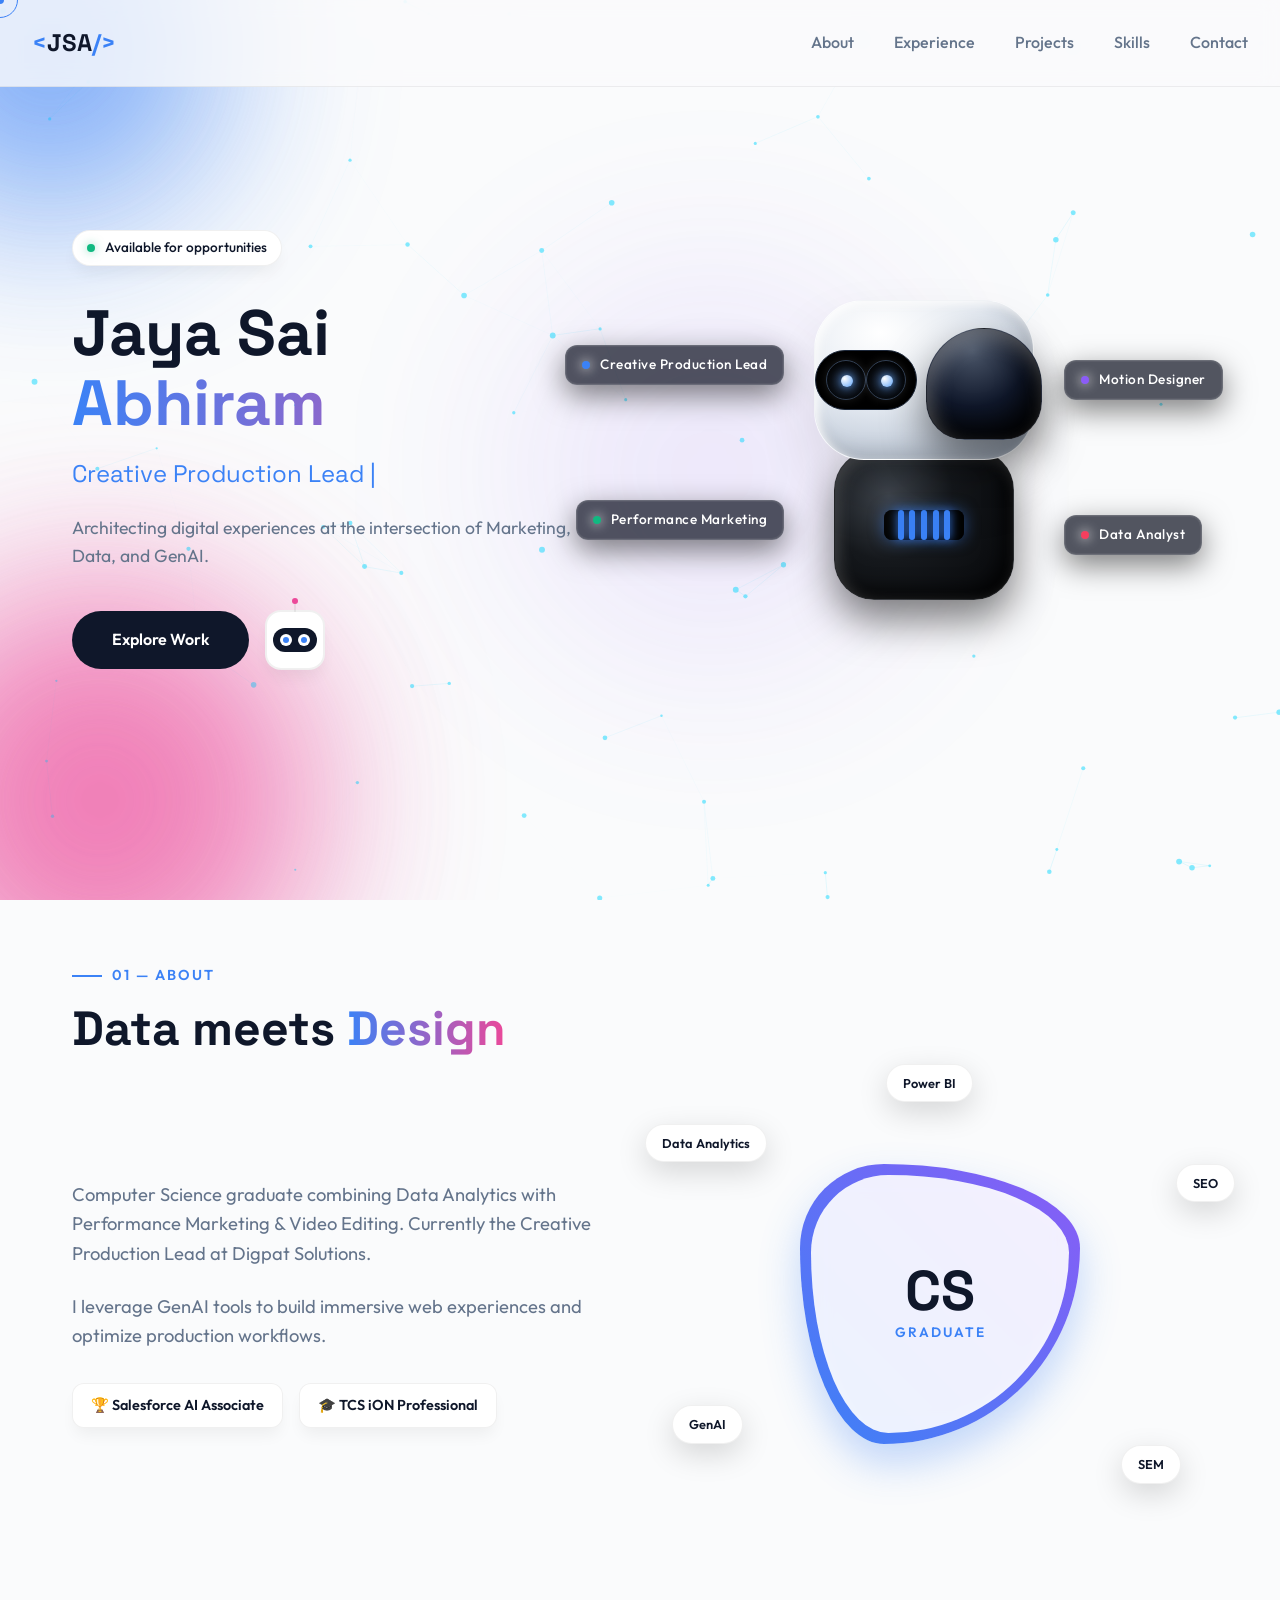
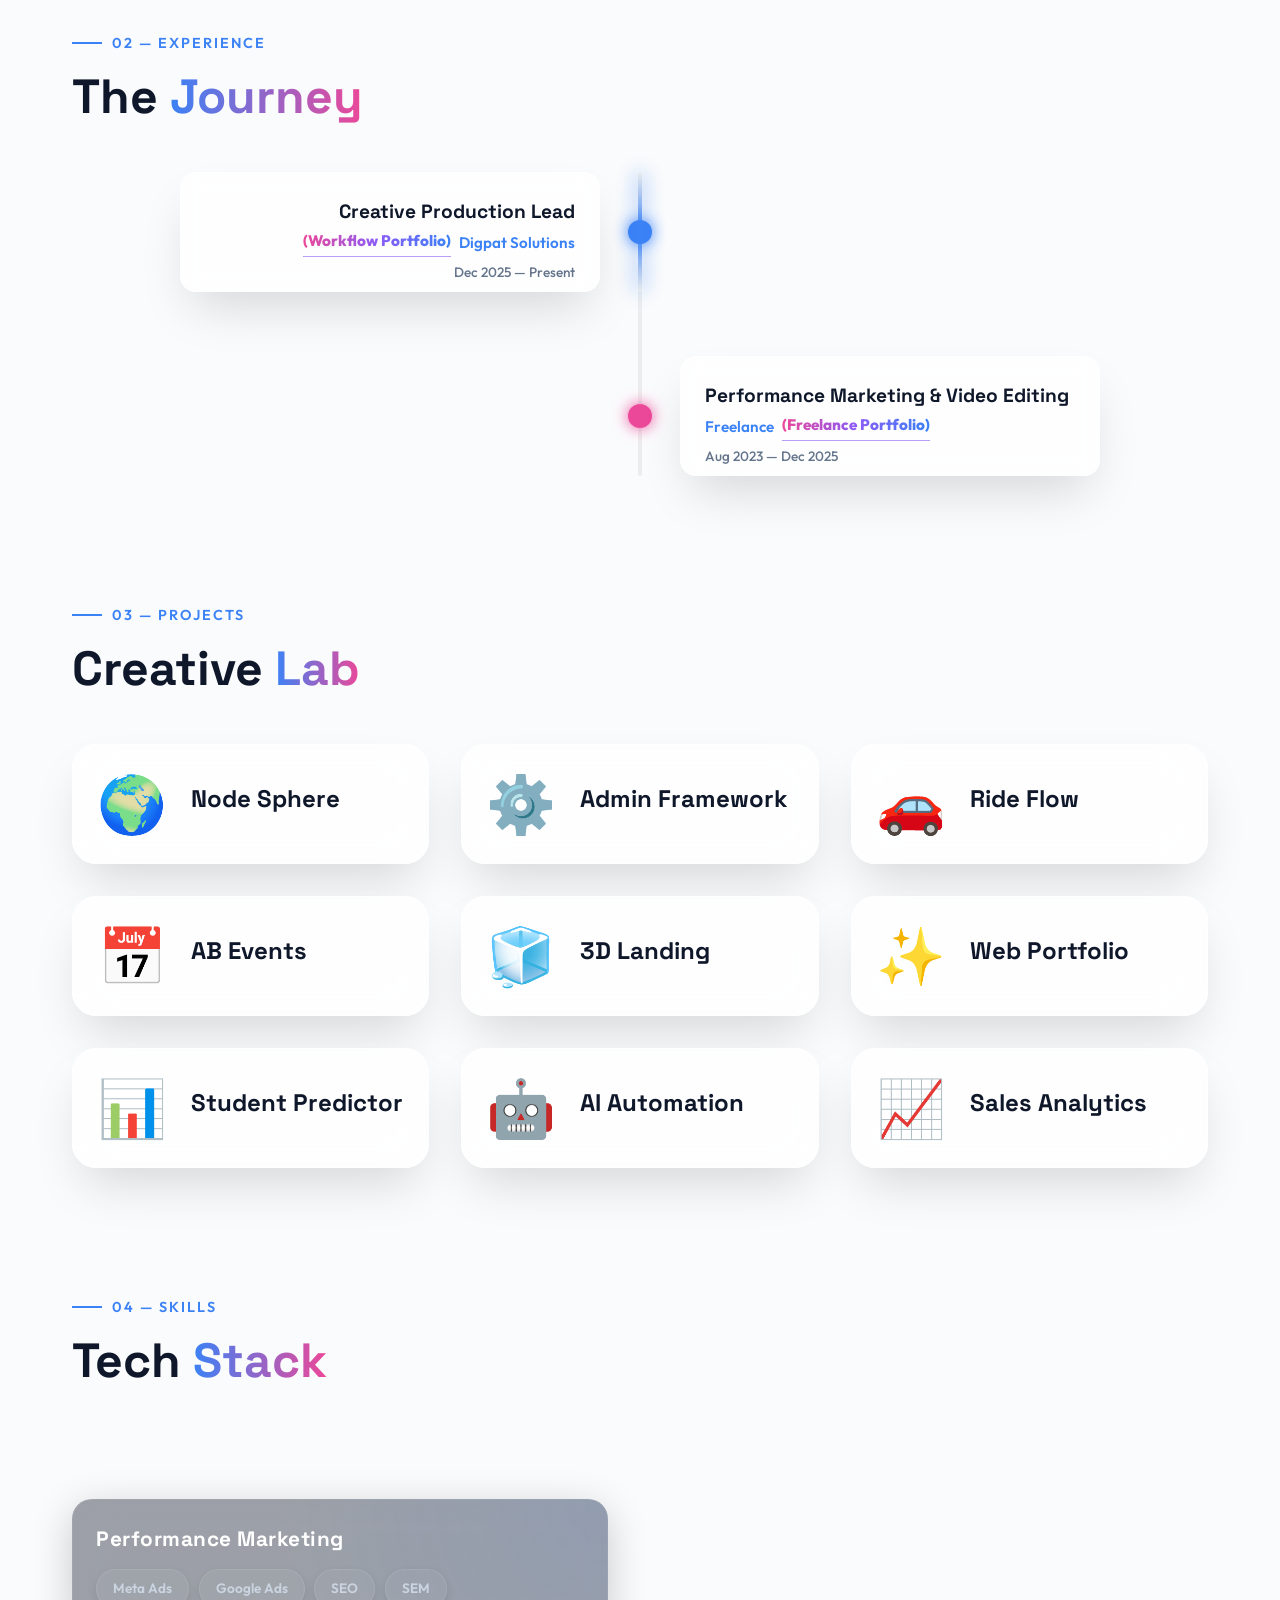
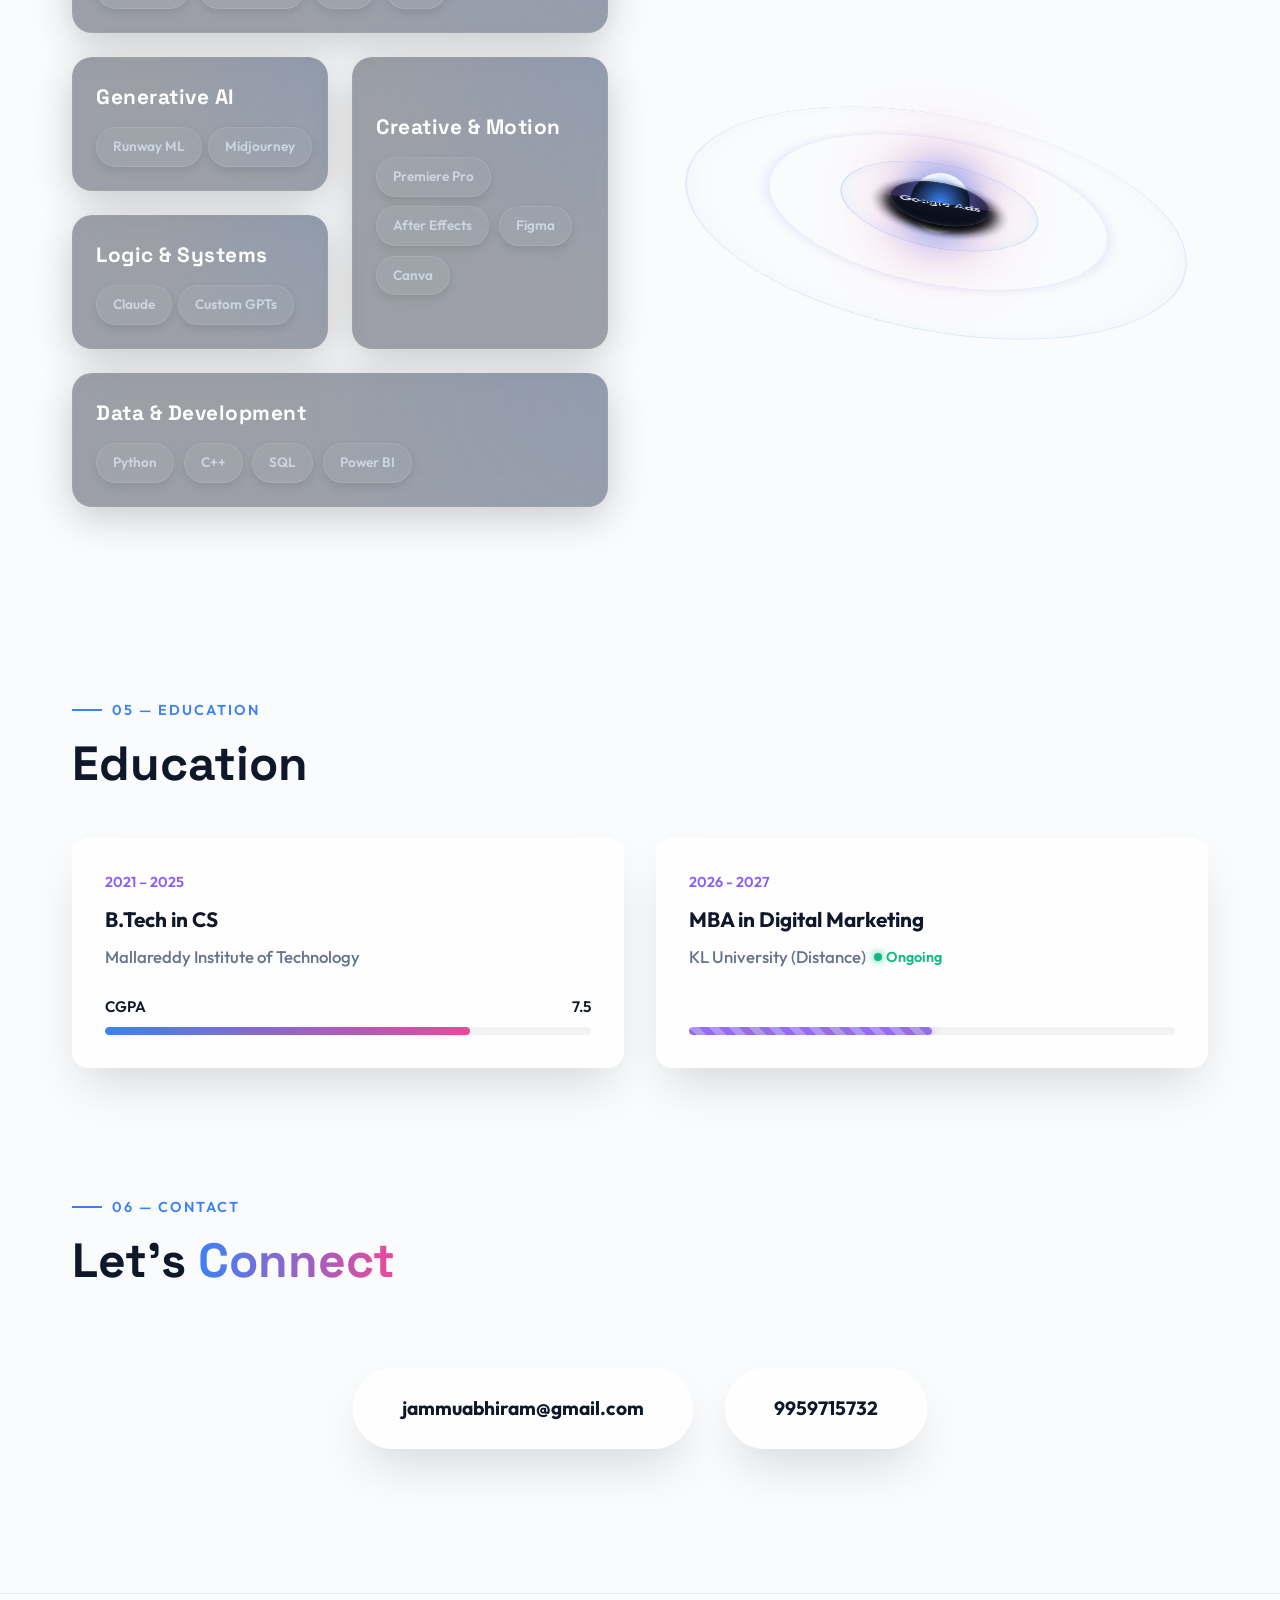
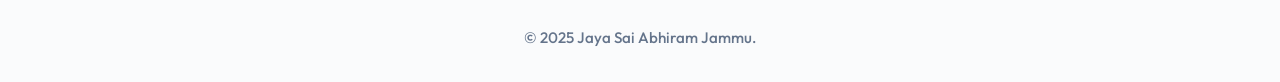
==== commit b4a4e1bd: "Fix canvas rendering colors and reorder sections in index.html" ====
--- a/index.html
+++ b/index.html
@@ -179,111 +179,6 @@
 </section>
 
 <!-- PROJECTS -->
-<section class="projects section tracked-section" id="projects">
-  <div class="container">
-    <div class="section-label">03 — Projects</div>
-    <h2 class="section-title tracking-target" data-robot-pos="right">Creative <span class="accent">Lab</span></h2>
-
-    <div class="projects-grid">
-<!-- Node Sphere Rendering -->
-      <a href="project-nodejs.html" class="project-card tilt-panel tracking-target-sub interactive-robot-target" data-robot-pos="right">
-        <div class="pc-face">
-          <div class="pc-icon"><span class="anim-spin-emoji" style="display:inline-block">🌍</span></div>
-          <div class="pc-content">
-            <h3>Node Sphere</h3>
-          </div>
-          <div class="pc-arrow">↗</div>
-        </div>
-      </a>
-<!-- Admin Framework -->
-      <a href="project-react-admin.html" class="project-card tilt-panel tracking-target-sub interactive-robot-target" data-robot-pos="left">
-        <div class="pc-face">
-          <div class="pc-icon"><span class="anim-spin-emoji" style="display:inline-block">⚙️</span></div>
-          <div class="pc-content">
-            <h3>Admin Framework</h3>
-          </div>
-          <div class="pc-arrow">↗</div>
-        </div>
-      </a>
-<!-- Ride Flow Project -->
-      <a href="project-ride-flow.html" class="project-card tilt-panel tracking-target-sub interactive-robot-target" data-robot-pos="right">
-        <div class="pc-face">
-          <div class="pc-icon pc-car-wrapper" style="position: relative;">
-            <div class="anim-smoke smoke-1"></div>
-            <div class="anim-smoke smoke-2"></div>
-            <span class="anim-bounce-emoji" style="display:inline-block; position:relative; z-index:2;">🚗</span>
-          </div>
-          <div class="pc-content">
-            <h3>Ride Flow</h3>
-          </div>
-          <div class="pc-arrow">↗</div>
-        </div>
-      </a>
-<!-- AB Events Project -->
-      <a href="project-ab-events.html" class="project-card tilt-panel tracking-target-sub interactive-robot-target" data-robot-pos="left">
-        <div class="pc-face">
-          <div class="pc-icon"><span class="anim-rock-emoji" style="display:inline-block">📅</span></div>
-          <div class="pc-content">
-            <h3>AB Events</h3>
-          </div>
-          <div class="pc-arrow">↗</div>
-        </div>
-      </a>
-<!-- Project 1 (3D Landing) -->
-      <a href="project-3d-landing.html" class="project-card tilt-panel tracking-target-sub interactive-robot-target" data-robot-pos="right">
-        <div class="pc-face">
-          <div class="pc-icon"><span class="anim-float-emoji" style="display:inline-block">🧊</span></div>
-          <div class="pc-content">
-            <h3>3D Landing</h3>
-          </div>
-          <div class="pc-arrow">↗</div>
-        </div>
-      </a>
-<!-- Web Portfolio -->
-      <a href="project-portfolio.html" class="project-card tilt-panel tracking-target-sub interactive-robot-target" data-robot-pos="left">
-        <div class="pc-face">
-          <div class="pc-icon"><span class="anim-spin-emoji" style="display:inline-block">✨</span></div>
-          <div class="pc-content">
-            <h3>Web Portfolio</h3>
-          </div>
-          <div class="pc-arrow">↗</div>
-        </div>
-      </a>
-<!-- Project 2 -->
-      <a href="project-student-predictor.html" class="project-card tilt-panel tracking-target-sub interactive-robot-target" data-robot-pos="right">
-        <div class="pc-face">
-          <div class="pc-icon"><span class="anim-bounce-emoji" style="display:inline-block">📊</span></div>
-          <div class="pc-content">
-            <h3>Student Predictor</h3>
-          </div>
-          <div class="pc-arrow">↗</div>
-        </div>
-      </a>
-<!-- Project 4 -->
-      <a href="project-ai-automation.html" class="project-card tilt-panel tracking-target-sub interactive-robot-target" data-robot-pos="left">
-        <div class="pc-face">
-          <div class="pc-icon"><span class="anim-wiggle-emoji" style="display:inline-block">🤖</span></div>
-          <div class="pc-content">
-            <h3>AI Automation</h3>
-          </div>
-          <div class="pc-arrow">→</div>
-        </div>
-      </a>
-<!-- Project 3 -->
-      <a href="project-sales-dashboard.html" class="project-card tilt-panel tracking-target-sub interactive-robot-target" data-robot-pos="left">
-        <div class="pc-face">
-          <div class="pc-icon"><span class="anim-rock-emoji" style="display:inline-block">📈</span></div>
-          <div class="pc-content">
-            <h3>Sales Analytics</h3>
-          </div>
-          <div class="pc-arrow">→</div>
-        </div>
-      </a>
-</div>
-  </div>
-</section>
-
-<!-- EXPERIENCE -->
 <section class="experience section tracked-section" id="experience">
   <div class="container">
     <div class="section-label">02 — Experience</div>
@@ -353,6 +248,111 @@
 </section>
 
 <!-- SKILLS -->
+<section class="projects section tracked-section" id="projects">
+  <div class="container">
+    <div class="section-label">03 — Projects</div>
+    <h2 class="section-title tracking-target" data-robot-pos="right">Creative <span class="accent">Lab</span></h2>
+
+    <div class="projects-grid">
+<!-- Node Sphere Rendering -->
+      <a href="project-nodejs.html" class="project-card tilt-panel tracking-target-sub interactive-robot-target" data-robot-pos="right">
+        <div class="pc-face">
+          <div class="pc-icon"><span class="anim-spin-emoji" style="display:inline-block">🌍</span></div>
+          <div class="pc-content">
+            <h3>Node Sphere</h3>
+          </div>
+          <div class="pc-arrow">↗</div>
+        </div>
+      </a>
+<!-- Admin Framework -->
+      <a href="project-react-admin.html" class="project-card tilt-panel tracking-target-sub interactive-robot-target" data-robot-pos="left">
+        <div class="pc-face">
+          <div class="pc-icon"><span class="anim-spin-emoji" style="display:inline-block">⚙️</span></div>
+          <div class="pc-content">
+            <h3>Admin Framework</h3>
+          </div>
+          <div class="pc-arrow">↗</div>
+        </div>
+      </a>
+<!-- Ride Flow Project -->
+      <a href="project-ride-flow.html" class="project-card tilt-panel tracking-target-sub interactive-robot-target" data-robot-pos="right">
+        <div class="pc-face">
+          <div class="pc-icon pc-car-wrapper" style="position: relative;">
+            <div class="anim-smoke smoke-1"></div>
+            <div class="anim-smoke smoke-2"></div>
+            <span class="anim-bounce-emoji" style="display:inline-block; position:relative; z-index:2;">🚗</span>
+          </div>
+          <div class="pc-content">
+            <h3>Ride Flow</h3>
+          </div>
+          <div class="pc-arrow">↗</div>
+        </div>
+      </a>
+<!-- AB Events Project -->
+      <a href="project-ab-events.html" class="project-card tilt-panel tracking-target-sub interactive-robot-target" data-robot-pos="left">
+        <div class="pc-face">
+          <div class="pc-icon"><span class="anim-rock-emoji" style="display:inline-block">📅</span></div>
+          <div class="pc-content">
+            <h3>AB Events</h3>
+          </div>
+          <div class="pc-arrow">↗</div>
+        </div>
+      </a>
+<!-- Project 1 (3D Landing) -->
+      <a href="project-3d-landing.html" class="project-card tilt-panel tracking-target-sub interactive-robot-target" data-robot-pos="right">
+        <div class="pc-face">
+          <div class="pc-icon"><span class="anim-float-emoji" style="display:inline-block">🧊</span></div>
+          <div class="pc-content">
+            <h3>3D Landing</h3>
+          </div>
+          <div class="pc-arrow">↗</div>
+        </div>
+      </a>
+<!-- Web Portfolio -->
+      <a href="project-portfolio.html" class="project-card tilt-panel tracking-target-sub interactive-robot-target" data-robot-pos="left">
+        <div class="pc-face">
+          <div class="pc-icon"><span class="anim-spin-emoji" style="display:inline-block">✨</span></div>
+          <div class="pc-content">
+            <h3>Web Portfolio</h3>
+          </div>
+          <div class="pc-arrow">↗</div>
+        </div>
+      </a>
+<!-- Project 2 -->
+      <a href="project-student-predictor.html" class="project-card tilt-panel tracking-target-sub interactive-robot-target" data-robot-pos="right">
+        <div class="pc-face">
+          <div class="pc-icon"><span class="anim-bounce-emoji" style="display:inline-block">📊</span></div>
+          <div class="pc-content">
+            <h3>Student Predictor</h3>
+          </div>
+          <div class="pc-arrow">↗</div>
+        </div>
+      </a>
+<!-- Project 4 -->
+      <a href="project-ai-automation.html" class="project-card tilt-panel tracking-target-sub interactive-robot-target" data-robot-pos="left">
+        <div class="pc-face">
+          <div class="pc-icon"><span class="anim-wiggle-emoji" style="display:inline-block">🤖</span></div>
+          <div class="pc-content">
+            <h3>AI Automation</h3>
+          </div>
+          <div class="pc-arrow">→</div>
+        </div>
+      </a>
+<!-- Project 3 -->
+      <a href="project-sales-dashboard.html" class="project-card tilt-panel tracking-target-sub interactive-robot-target" data-robot-pos="left">
+        <div class="pc-face">
+          <div class="pc-icon"><span class="anim-rock-emoji" style="display:inline-block">📈</span></div>
+          <div class="pc-content">
+            <h3>Sales Analytics</h3>
+          </div>
+          <div class="pc-arrow">→</div>
+        </div>
+      </a>
+</div>
+  </div>
+</section>
+
+<!-- EXPERIENCE -->
 <section class="skills section tracked-section" id="skills">
   <div class="container">
     <div class="section-label">04 — Skills</div>
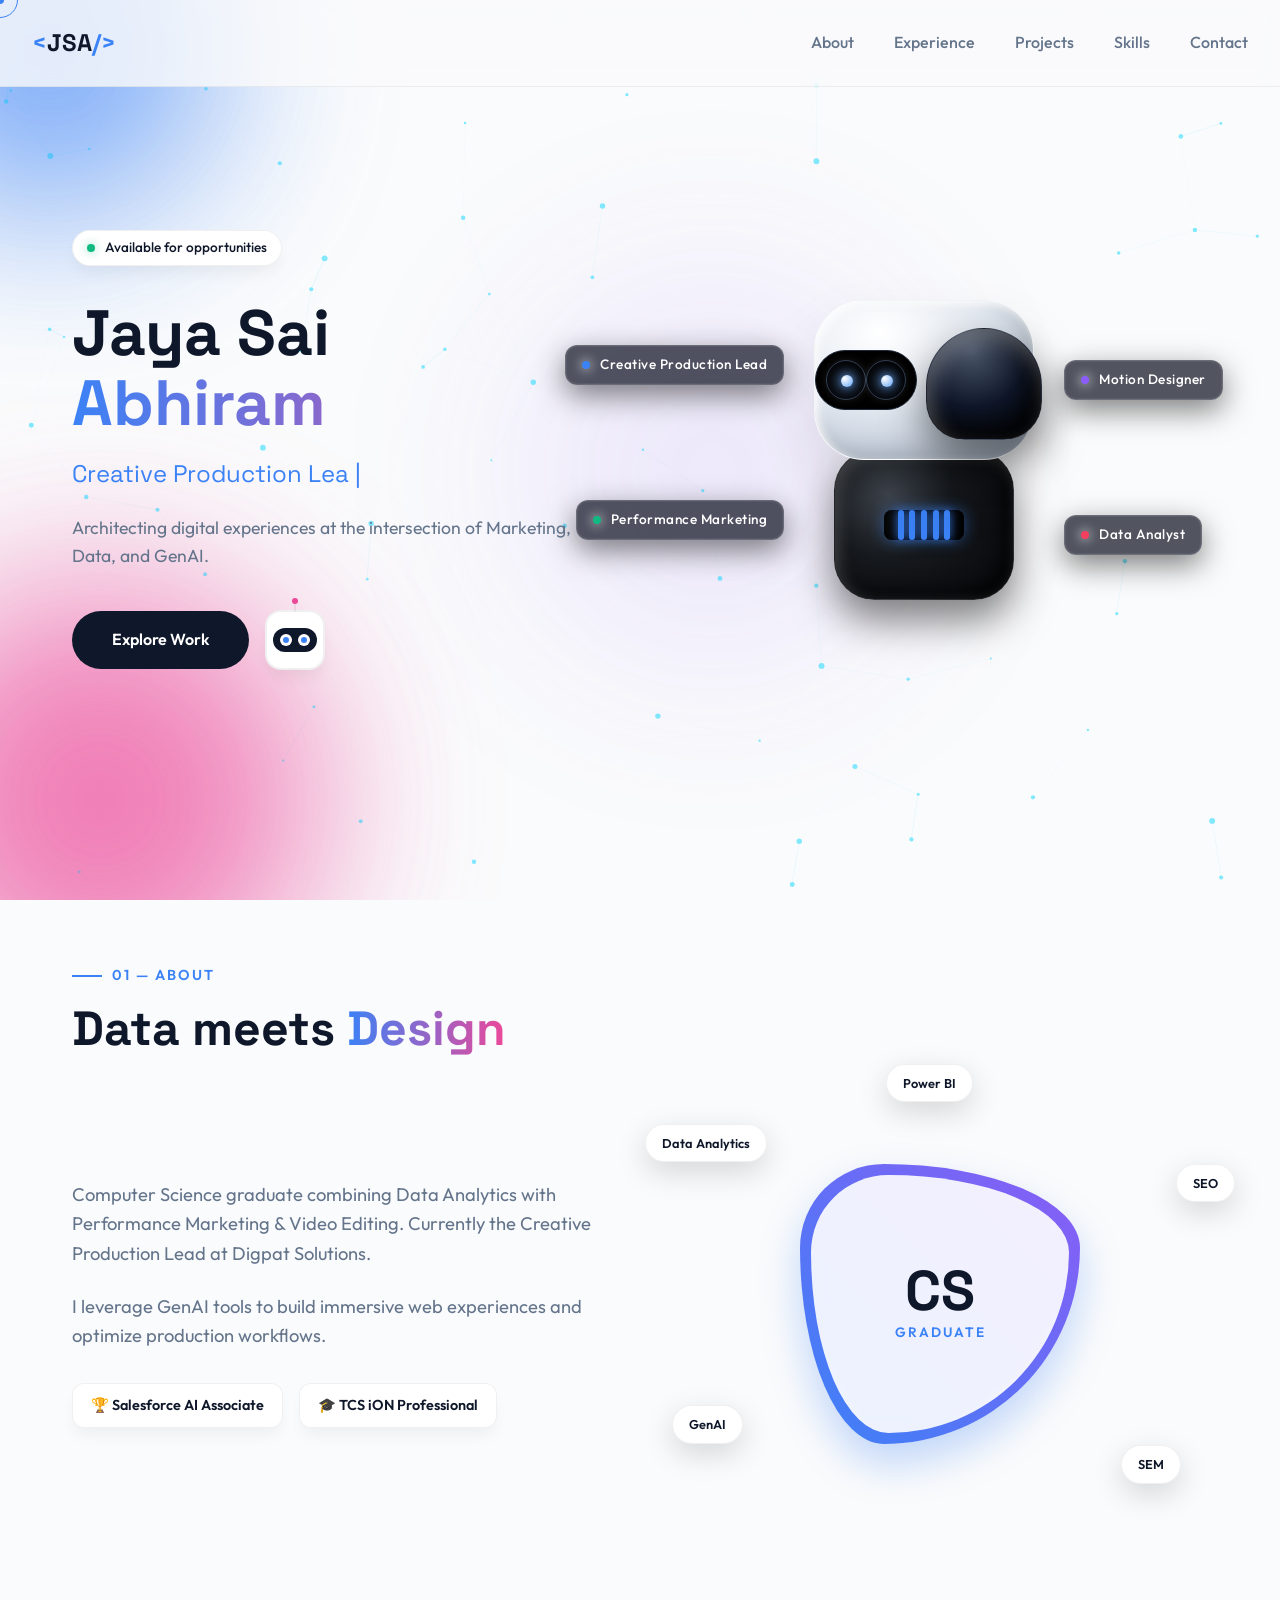
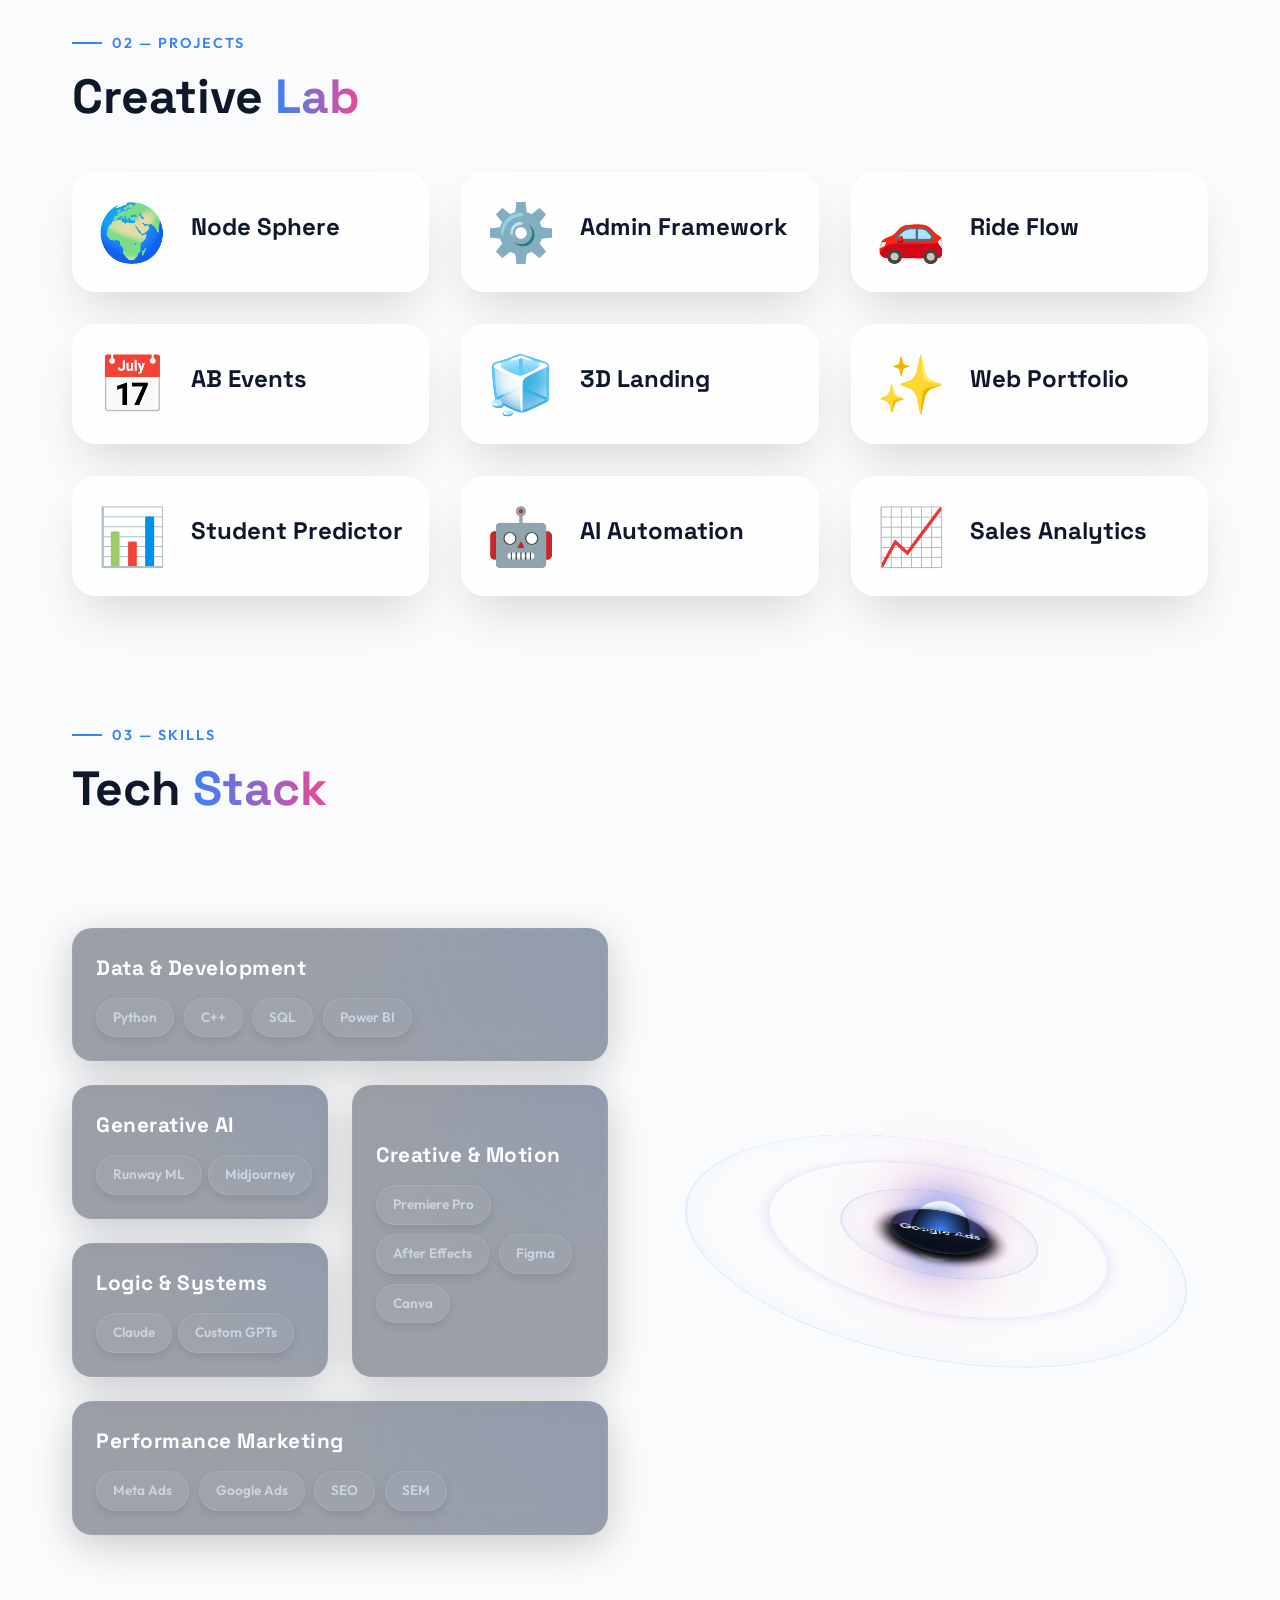
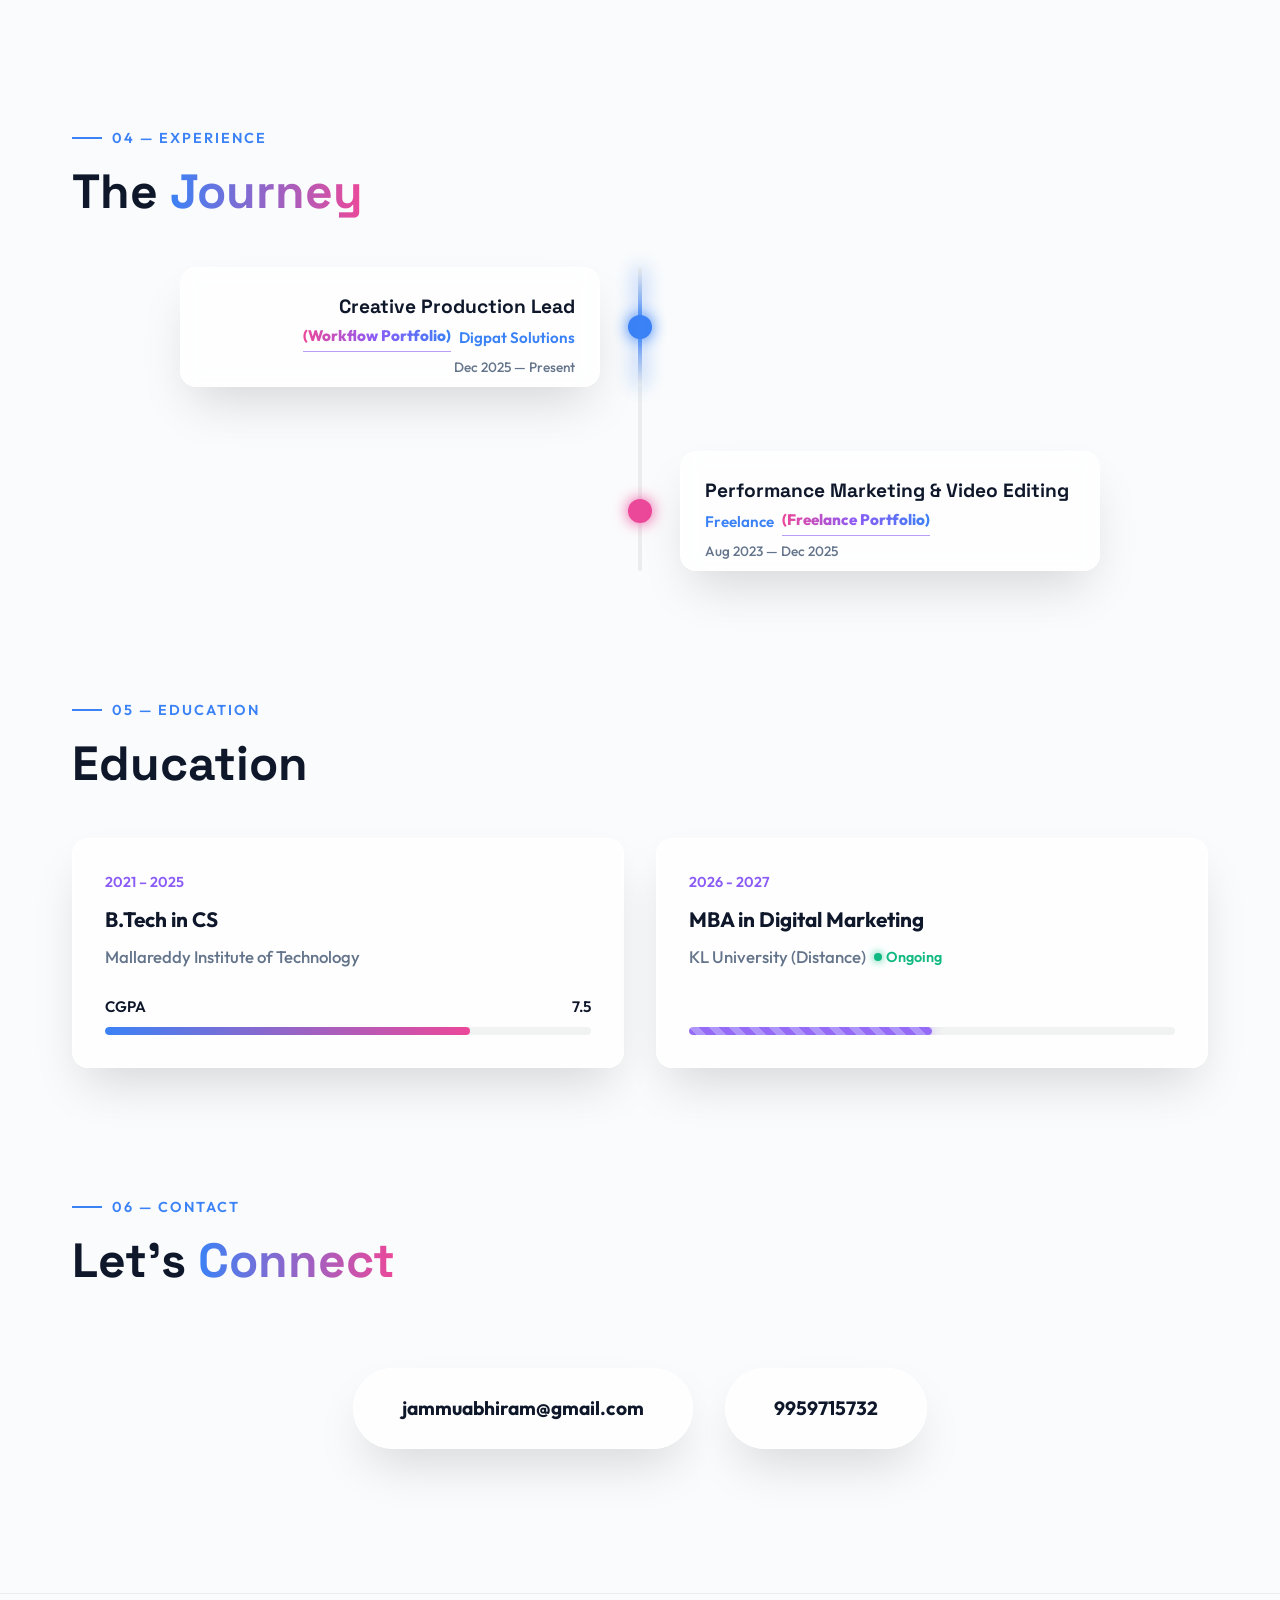
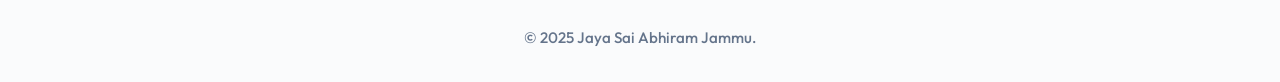
==== commit c384dc1d: "Correctly reorder sections and swap inner HTML of skills panels to preserve layout" ====
--- a/index.html
+++ b/index.html
@@ -178,10 +178,188 @@
   </div>
 </section>
 
-<!-- PROJECTS -->
+<section class="projects section tracked-section" id="projects">
+  <div class="container">
+    <div class="section-label">02 — Projects</div>
+    <h2 class="section-title tracking-target" data-robot-pos="right">Creative <span class="accent">Lab</span></h2>
+
+    <div class="projects-grid">
+<!-- Node Sphere Rendering -->
+      <a href="project-nodejs.html" class="project-card tilt-panel tracking-target-sub interactive-robot-target" data-robot-pos="right">
+        <div class="pc-face">
+          <div class="pc-icon"><span class="anim-spin-emoji" style="display:inline-block">🌍</span></div>
+          <div class="pc-content">
+            <h3>Node Sphere</h3>
+          </div>
+          <div class="pc-arrow">↗</div>
+        </div>
+      </a>
+<!-- Admin Framework -->
+      <a href="project-react-admin.html" class="project-card tilt-panel tracking-target-sub interactive-robot-target" data-robot-pos="left">
+        <div class="pc-face">
+          <div class="pc-icon"><span class="anim-spin-emoji" style="display:inline-block">⚙️</span></div>
+          <div class="pc-content">
+            <h3>Admin Framework</h3>
+          </div>
+          <div class="pc-arrow">↗</div>
+        </div>
+      </a>
+<!-- Ride Flow Project -->
+      <a href="project-ride-flow.html" class="project-card tilt-panel tracking-target-sub interactive-robot-target" data-robot-pos="right">
+        <div class="pc-face">
+          <div class="pc-icon pc-car-wrapper" style="position: relative;">
+            <div class="anim-smoke smoke-1"></div>
+            <div class="anim-smoke smoke-2"></div>
+            <span class="anim-bounce-emoji" style="display:inline-block; position:relative; z-index:2;">🚗</span>
+          </div>
+          <div class="pc-content">
+            <h3>Ride Flow</h3>
+          </div>
+          <div class="pc-arrow">↗</div>
+        </div>
+      </a>
+<!-- AB Events Project -->
+      <a href="project-ab-events.html" class="project-card tilt-panel tracking-target-sub interactive-robot-target" data-robot-pos="left">
+        <div class="pc-face">
+          <div class="pc-icon"><span class="anim-rock-emoji" style="display:inline-block">📅</span></div>
+          <div class="pc-content">
+            <h3>AB Events</h3>
+          </div>
+          <div class="pc-arrow">↗</div>
+        </div>
+      </a>
+<!-- Project 1 (3D Landing) -->
+      <a href="project-3d-landing.html" class="project-card tilt-panel tracking-target-sub interactive-robot-target" data-robot-pos="right">
+        <div class="pc-face">
+          <div class="pc-icon"><span class="anim-float-emoji" style="display:inline-block">🧊</span></div>
+          <div class="pc-content">
+            <h3>3D Landing</h3>
+          </div>
+          <div class="pc-arrow">↗</div>
+        </div>
+      </a>
+<!-- Web Portfolio -->
+      <a href="project-portfolio.html" class="project-card tilt-panel tracking-target-sub interactive-robot-target" data-robot-pos="left">
+        <div class="pc-face">
+          <div class="pc-icon"><span class="anim-spin-emoji" style="display:inline-block">✨</span></div>
+          <div class="pc-content">
+            <h3>Web Portfolio</h3>
+          </div>
+          <div class="pc-arrow">↗</div>
+        </div>
+      </a>
+<!-- Project 2 -->
+      <a href="project-student-predictor.html" class="project-card tilt-panel tracking-target-sub interactive-robot-target" data-robot-pos="right">
+        <div class="pc-face">
+          <div class="pc-icon"><span class="anim-bounce-emoji" style="display:inline-block">📊</span></div>
+          <div class="pc-content">
+            <h3>Student Predictor</h3>
+          </div>
+          <div class="pc-arrow">↗</div>
+        </div>
+      </a>
+<!-- Project 4 -->
+      <a href="project-ai-automation.html" class="project-card tilt-panel tracking-target-sub interactive-robot-target" data-robot-pos="left">
+        <div class="pc-face">
+          <div class="pc-icon"><span class="anim-wiggle-emoji" style="display:inline-block">🤖</span></div>
+          <div class="pc-content">
+            <h3>AI Automation</h3>
+          </div>
+          <div class="pc-arrow">→</div>
+        </div>
+      </a>
+<!-- Project 3 -->
+      <a href="project-sales-dashboard.html" class="project-card tilt-panel tracking-target-sub interactive-robot-target" data-robot-pos="left">
+        <div class="pc-face">
+          <div class="pc-icon"><span class="anim-rock-emoji" style="display:inline-block">📈</span></div>
+          <div class="pc-content">
+            <h3>Sales Analytics</h3>
+          </div>
+          <div class="pc-arrow">→</div>
+        </div>
+      </a>
+</div>
+  </div>
+</section>
+
+<section class="skills section tracked-section" id="skills">
+<div class="container">
+<div class="section-label">03 — Skills</div>
+<h2 class="section-title tracking-target" data-robot-pos="right">Tech <span class="accent">Stack</span></h2>
+<div class="skills-split tracking-target interactive-robot-target" data-robot-pos="top">
+<!-- LEFT SIDE: Solid White Bento Panels -->
+<div class="skills-bento-side">
+<div class="bento-card span-2 glow-on-hover" data-category="data">
+<h3>Data &amp; Development</h3>
+<div class="bento-tags">
+<span>Python</span><span>C++</span><span>SQL</span><span>Power BI</span>
+</div>
+</div>
+<div class="bento-card glow-on-hover" data-category="genai">
+<h3>Generative AI</h3>
+<div class="bento-tags" style="flex-wrap: nowrap; gap: 0.4rem;">
+<span>Runway ML</span><span>Midjourney</span>
+</div>
+</div>
+<div class="bento-card span-2-row glow-on-hover" data-category="creative" style="height: 100%;">
+<h3>Creative &amp; Motion</h3>
+<div class="bento-tags">
+<span>Premiere Pro</span><span>After Effects</span><span>Figma</span><span>Canva</span>
+</div>
+</div>
+<div class="bento-card glow-on-hover" data-category="logic">
+<h3>Logic &amp; Systems</h3>
+<div class="bento-tags" style="flex-wrap: nowrap; gap: 0.4rem;">
+<span>Claude</span><span>Custom GPTs</span>
+</div>
+</div>
+<div class="bento-card span-2 glow-on-hover" data-category="marketing">
+<h3>Performance Marketing</h3>
+<div class="bento-tags">
+<span>Meta Ads</span><span>Google Ads</span><span>SEO</span><span>SEM</span>
+</div>
+</div>
+</div>
+<!-- RIGHT SIDE: Clean 2D Orbit -->
+<div class="skills-orbit-side">
+<div class="skills-orbit-wrapper">
+<div class="orbit-bg-circles">
+<div class="bg-circle c1"></div>
+<div class="bg-circle c2"></div>
+<div class="bg-circle c3"></div>
+<div class="bg-circle c4"></div>
+</div>
+<div class="orbit-ring ring-1">
+<div class="orbit-item glass-orb" data-category="data" style="--angle:0deg"><span class="orbit-text">Python</span></div>
+<div class="orbit-item glass-orb" data-category="data" style="--angle:60deg"><span class="orbit-text">C++</span></div>
+<div class="orbit-item glass-orb" data-category="data" style="--angle:120deg"><span class="orbit-text">SQL</span></div>
+<div class="orbit-item glass-orb" data-category="data" style="--angle:180deg"><span class="orbit-text">Power BI</span></div>
+<div class="orbit-item glass-orb" data-category="creative" style="--angle:240deg"><span class="orbit-text">Figma</span></div>
+<div class="orbit-item glass-orb" data-category="creative" style="--angle:300deg"><span class="orbit-text">Canva</span></div>
+</div>
+<div class="orbit-ring ring-2">
+<div class="orbit-item glass-orb" data-category="creative" style="--angle:30deg"><span class="orbit-text">Premiere</span></div>
+<div class="orbit-item glass-orb" data-category="creative" style="--angle:90deg"><span class="orbit-text">After Effects</span></div>
+<div class="orbit-item glass-orb" data-category="genai" style="--angle:150deg"><span class="orbit-text">Runway ML</span></div>
+<div class="orbit-item glass-orb" data-category="logic" style="--angle:210deg"><span class="orbit-text">Claude</span></div>
+<div class="orbit-item glass-orb" data-category="marketing" style="--angle:270deg"><span class="orbit-text">Meta Ads</span></div>
+<div class="orbit-item glass-orb" data-category="marketing" style="--angle:330deg"><span class="orbit-text">Google Ads</span></div>
+</div>
+<div class="orbit-center">
+<div class="orbit-core glow-on-hover">
+<div class="core-inner">SKILLS</div>
+<div class="core-pulse"></div>
+</div>
+</div>
+</div>
+</div>
+</div>
+</div>
+</section>
+
 <section class="experience section tracked-section" id="experience">
   <div class="container">
-    <div class="section-label">02 — Experience</div>
+    <div class="section-label">04 — Experience</div>
     <h2 class="section-title tracking-target">The <span class="accent">Journey</span></h2>
     
     <div class="timeline">
@@ -247,193 +425,6 @@
   </div>
 </section>
 
-<!-- SKILLS -->
-<section class="projects section tracked-section" id="projects">
-  <div class="container">
-    <div class="section-label">03 — Projects</div>
-    <h2 class="section-title tracking-target" data-robot-pos="right">Creative <span class="accent">Lab</span></h2>
-
-    <div class="projects-grid">
-<!-- Node Sphere Rendering -->
-      <a href="project-nodejs.html" class="project-card tilt-panel tracking-target-sub interactive-robot-target" data-robot-pos="right">
-        <div class="pc-face">
-          <div class="pc-icon"><span class="anim-spin-emoji" style="display:inline-block">🌍</span></div>
-          <div class="pc-content">
-            <h3>Node Sphere</h3>
-          </div>
-          <div class="pc-arrow">↗</div>
-        </div>
-      </a>
-<!-- Admin Framework -->
-      <a href="project-react-admin.html" class="project-card tilt-panel tracking-target-sub interactive-robot-target" data-robot-pos="left">
-        <div class="pc-face">
-          <div class="pc-icon"><span class="anim-spin-emoji" style="display:inline-block">⚙️</span></div>
-          <div class="pc-content">
-            <h3>Admin Framework</h3>
-          </div>
-          <div class="pc-arrow">↗</div>
-        </div>
-      </a>
-<!-- Ride Flow Project -->
-      <a href="project-ride-flow.html" class="project-card tilt-panel tracking-target-sub interactive-robot-target" data-robot-pos="right">
-        <div class="pc-face">
-          <div class="pc-icon pc-car-wrapper" style="position: relative;">
-            <div class="anim-smoke smoke-1"></div>
-            <div class="anim-smoke smoke-2"></div>
-            <span class="anim-bounce-emoji" style="display:inline-block; position:relative; z-index:2;">🚗</span>
-          </div>
-          <div class="pc-content">
-            <h3>Ride Flow</h3>
-          </div>
-          <div class="pc-arrow">↗</div>
-        </div>
-      </a>
-<!-- AB Events Project -->
-      <a href="project-ab-events.html" class="project-card tilt-panel tracking-target-sub interactive-robot-target" data-robot-pos="left">
-        <div class="pc-face">
-          <div class="pc-icon"><span class="anim-rock-emoji" style="display:inline-block">📅</span></div>
-          <div class="pc-content">
-            <h3>AB Events</h3>
-          </div>
-          <div class="pc-arrow">↗</div>
-        </div>
-      </a>
-<!-- Project 1 (3D Landing) -->
-      <a href="project-3d-landing.html" class="project-card tilt-panel tracking-target-sub interactive-robot-target" data-robot-pos="right">
-        <div class="pc-face">
-          <div class="pc-icon"><span class="anim-float-emoji" style="display:inline-block">🧊</span></div>
-          <div class="pc-content">
-            <h3>3D Landing</h3>
-          </div>
-          <div class="pc-arrow">↗</div>
-        </div>
-      </a>
-<!-- Web Portfolio -->
-      <a href="project-portfolio.html" class="project-card tilt-panel tracking-target-sub interactive-robot-target" data-robot-pos="left">
-        <div class="pc-face">
-          <div class="pc-icon"><span class="anim-spin-emoji" style="display:inline-block">✨</span></div>
-          <div class="pc-content">
-            <h3>Web Portfolio</h3>
-          </div>
-          <div class="pc-arrow">↗</div>
-        </div>
-      </a>
-<!-- Project 2 -->
-      <a href="project-student-predictor.html" class="project-card tilt-panel tracking-target-sub interactive-robot-target" data-robot-pos="right">
-        <div class="pc-face">
-          <div class="pc-icon"><span class="anim-bounce-emoji" style="display:inline-block">📊</span></div>
-          <div class="pc-content">
-            <h3>Student Predictor</h3>
-          </div>
-          <div class="pc-arrow">↗</div>
-        </div>
-      </a>
-<!-- Project 4 -->
-      <a href="project-ai-automation.html" class="project-card tilt-panel tracking-target-sub interactive-robot-target" data-robot-pos="left">
-        <div class="pc-face">
-          <div class="pc-icon"><span class="anim-wiggle-emoji" style="display:inline-block">🤖</span></div>
-          <div class="pc-content">
-            <h3>AI Automation</h3>
-          </div>
-          <div class="pc-arrow">→</div>
-        </div>
-      </a>
-<!-- Project 3 -->
-      <a href="project-sales-dashboard.html" class="project-card tilt-panel tracking-target-sub interactive-robot-target" data-robot-pos="left">
-        <div class="pc-face">
-          <div class="pc-icon"><span class="anim-rock-emoji" style="display:inline-block">📈</span></div>
-          <div class="pc-content">
-            <h3>Sales Analytics</h3>
-          </div>
-          <div class="pc-arrow">→</div>
-        </div>
-      </a>
-</div>
-  </div>
-</section>
-
-<!-- EXPERIENCE -->
-<section class="skills section tracked-section" id="skills">
-  <div class="container">
-    <div class="section-label">04 — Skills</div>
-    <h2 class="section-title tracking-target" data-robot-pos="right">Tech <span class="accent">Stack</span></h2>
-    
-    <div class="skills-split tracking-target interactive-robot-target" data-robot-pos="top">
-      
-      <!-- LEFT SIDE: Solid White Bento Panels -->
-      <div class="skills-bento-side">
-        <div class="bento-card span-2 glow-on-hover" data-category="marketing">
-          <h3>Performance Marketing</h3>
-          <div class="bento-tags">
-            <span>Meta Ads</span><span>Google Ads</span><span>SEO</span><span>SEM</span>
-          </div>
-        </div>
-        <div class="bento-card glow-on-hover" data-category="genai">
-          <h3>Generative AI</h3>
-          <div class="bento-tags" style="flex-wrap: nowrap; gap: 0.4rem;">
-            <span>Runway ML</span><span>Midjourney</span>
-          </div>
-        </div>
-        <div class="bento-card span-2-row glow-on-hover" data-category="creative" style="height: 100%;">
-          <h3>Creative & Motion</h3>
-          <div class="bento-tags">
-            <span>Premiere Pro</span><span>After Effects</span><span>Figma</span><span>Canva</span>
-          </div>
-        </div>
-        <div class="bento-card glow-on-hover" data-category="logic">
-          <h3>Logic & Systems</h3>
-          <div class="bento-tags" style="flex-wrap: nowrap; gap: 0.4rem;">
-            <span>Claude</span><span>Custom GPTs</span>
-          </div>
-        </div>
-        <div class="bento-card span-2 glow-on-hover" data-category="data">
-          <h3>Data & Development</h3>
-          <div class="bento-tags">
-            <span>Python</span><span>C++</span><span>SQL</span><span>Power BI</span>
-          </div>
-        </div>
-      </div>
-
-      <!-- RIGHT SIDE: Clean 2D Orbit -->
-      <div class="skills-orbit-side">
-        <div class="skills-orbit-wrapper">
-          <div class="orbit-bg-circles">
-            <div class="bg-circle c1"></div>
-            <div class="bg-circle c2"></div>
-            <div class="bg-circle c3"></div>
-            <div class="bg-circle c4"></div>
-          </div>
-          
-          <div class="orbit-ring ring-1">
-            <div class="orbit-item glass-orb" data-category="data" style="--angle:0deg"><span class="orbit-text">Python</span></div>
-            <div class="orbit-item glass-orb" data-category="data" style="--angle:60deg"><span class="orbit-text">C++</span></div>
-            <div class="orbit-item glass-orb" data-category="data" style="--angle:120deg"><span class="orbit-text">SQL</span></div>
-            <div class="orbit-item glass-orb" data-category="data" style="--angle:180deg"><span class="orbit-text">Power BI</span></div>
-            <div class="orbit-item glass-orb" data-category="creative" style="--angle:240deg"><span class="orbit-text">Figma</span></div>
-            <div class="orbit-item glass-orb" data-category="creative" style="--angle:300deg"><span class="orbit-text">Canva</span></div>
-          </div>
-          <div class="orbit-ring ring-2">
-            <div class="orbit-item glass-orb" data-category="creative" style="--angle:30deg"><span class="orbit-text">Premiere</span></div>
-            <div class="orbit-item glass-orb" data-category="creative" style="--angle:90deg"><span class="orbit-text">After Effects</span></div>
-            <div class="orbit-item glass-orb" data-category="genai" style="--angle:150deg"><span class="orbit-text">Runway ML</span></div>
-            <div class="orbit-item glass-orb" data-category="logic" style="--angle:210deg"><span class="orbit-text">Claude</span></div>
-            <div class="orbit-item glass-orb" data-category="marketing" style="--angle:270deg"><span class="orbit-text">Meta Ads</span></div>
-            <div class="orbit-item glass-orb" data-category="marketing" style="--angle:330deg"><span class="orbit-text">Google Ads</span></div>
-          </div>
-          <div class="orbit-center">
-            <div class="orbit-core glow-on-hover">
-              <div class="core-inner">SKILLS</div>
-              <div class="core-pulse"></div>
-            </div>
-          </div>
-        </div>
-      </div>
-
-    </div>
-  </div>
-</section>
-
-<!-- EDUCATION -->
 <section class="education section" id="education">
   <div class="container">
     <div class="section-label">05 — Education</div>
@@ -462,7 +453,6 @@
   </div>
 </section>
 
-<!-- CONTACT -->
 <section class="contact section" id="contact">
   <div class="container">
     <div class="section-label">06 — Contact</div>
@@ -479,6 +469,8 @@
   </div>
 </section>
 
+
+
 <footer class="footer">
   <div class="footer-inner">
     <p class="footer-copy">© 2025 Jaya Sai Abhiram Jammu.</p>
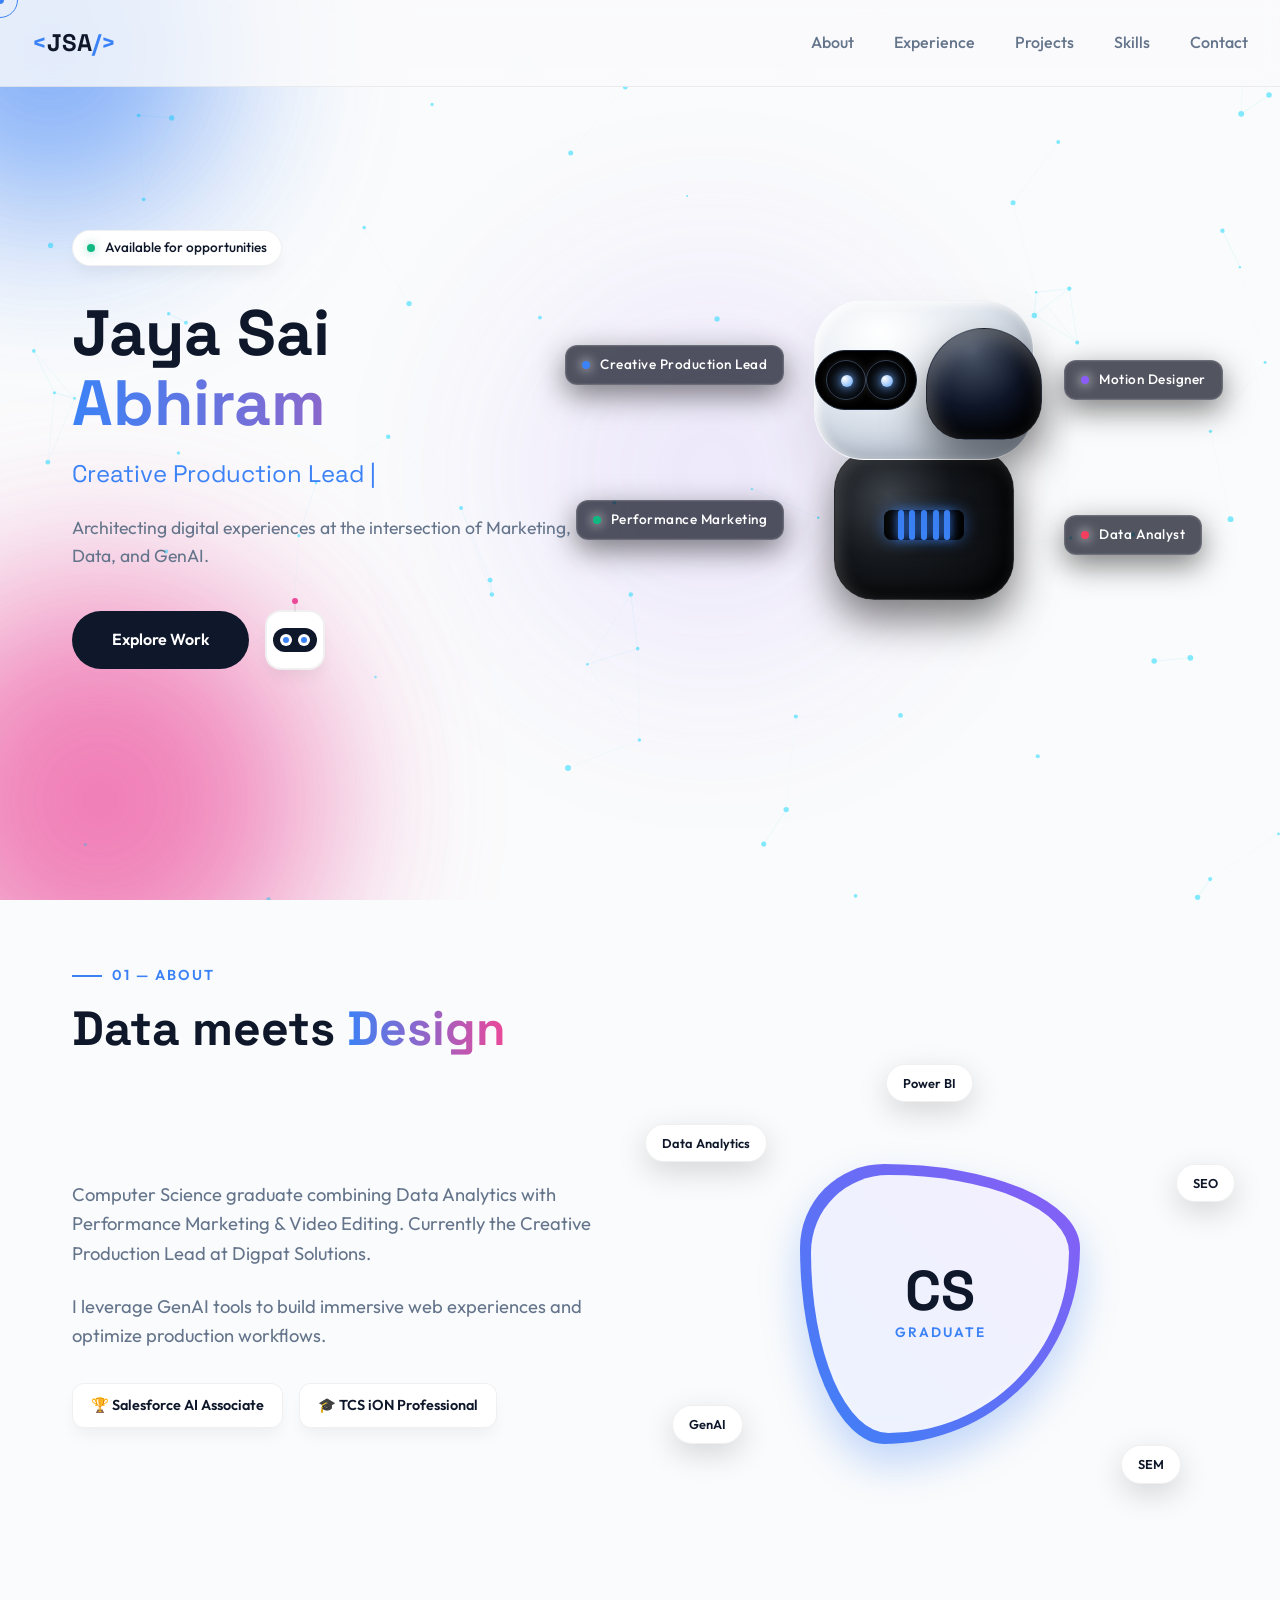
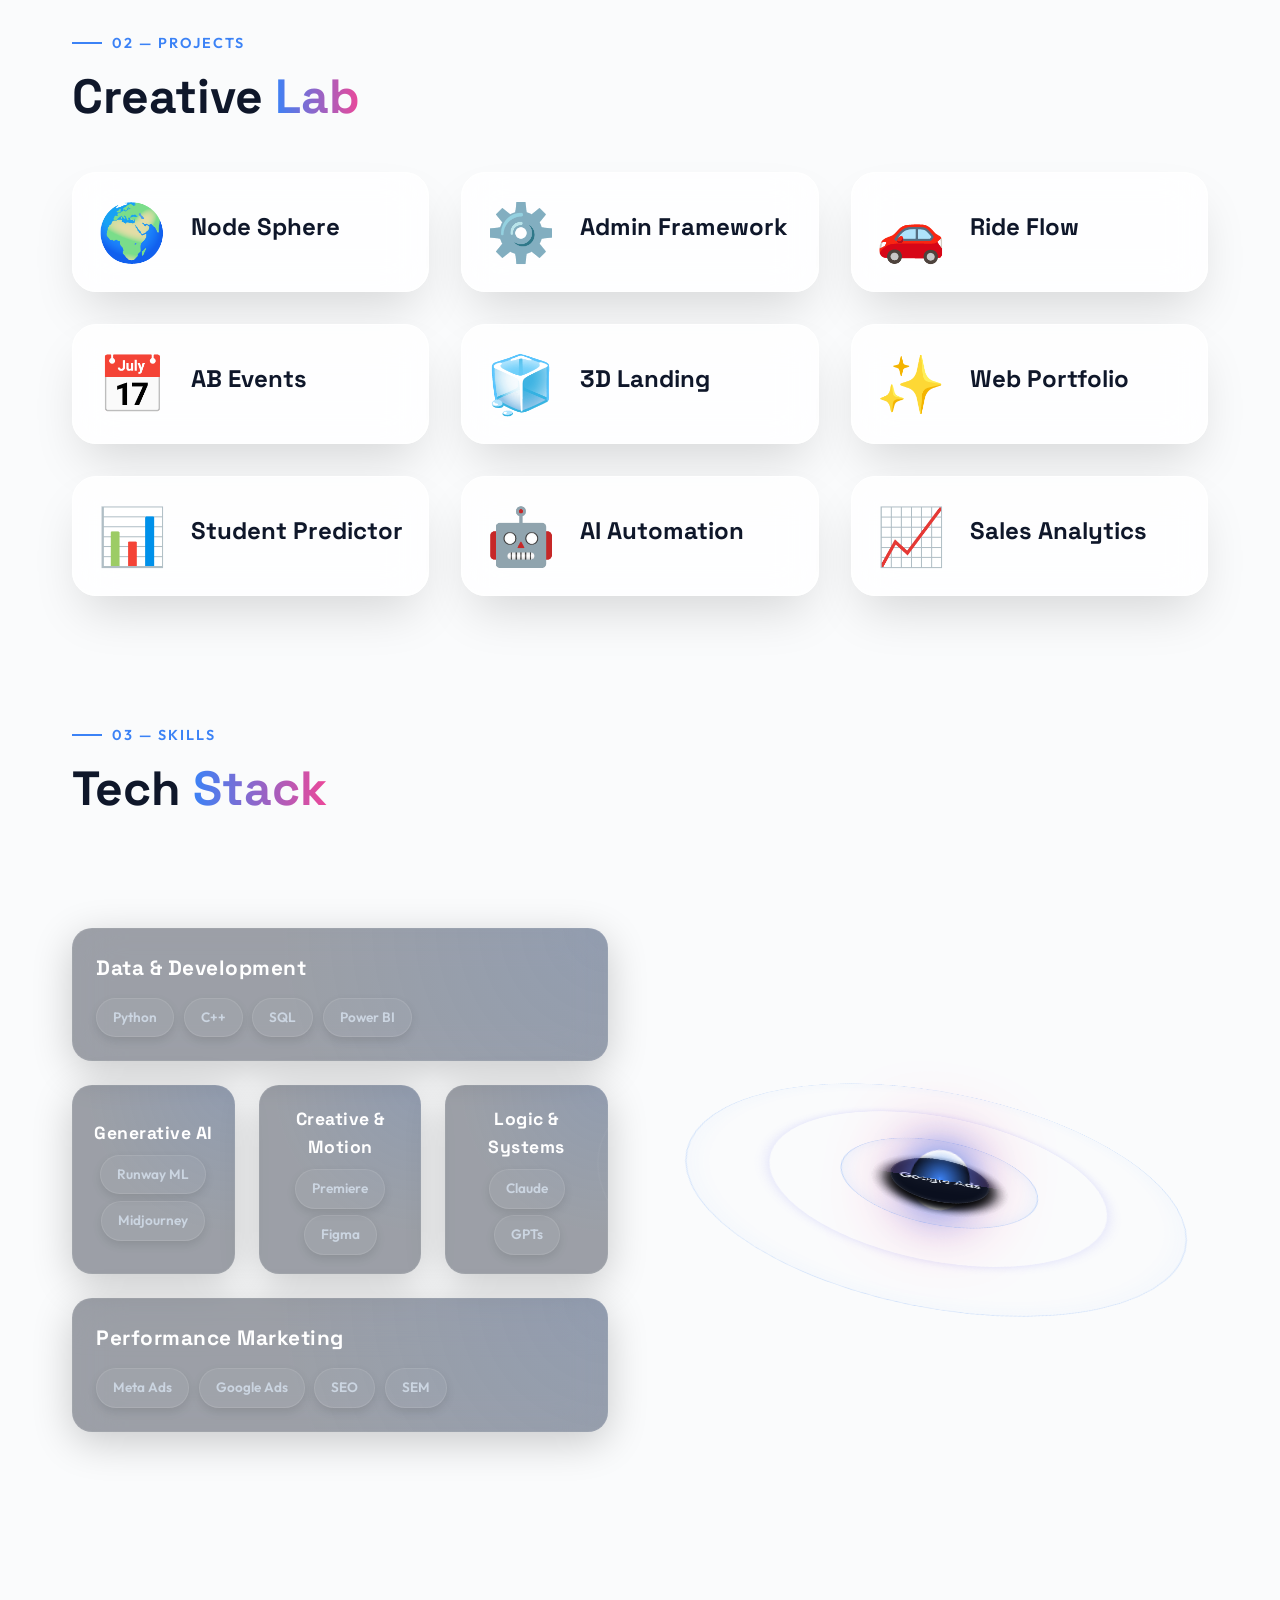
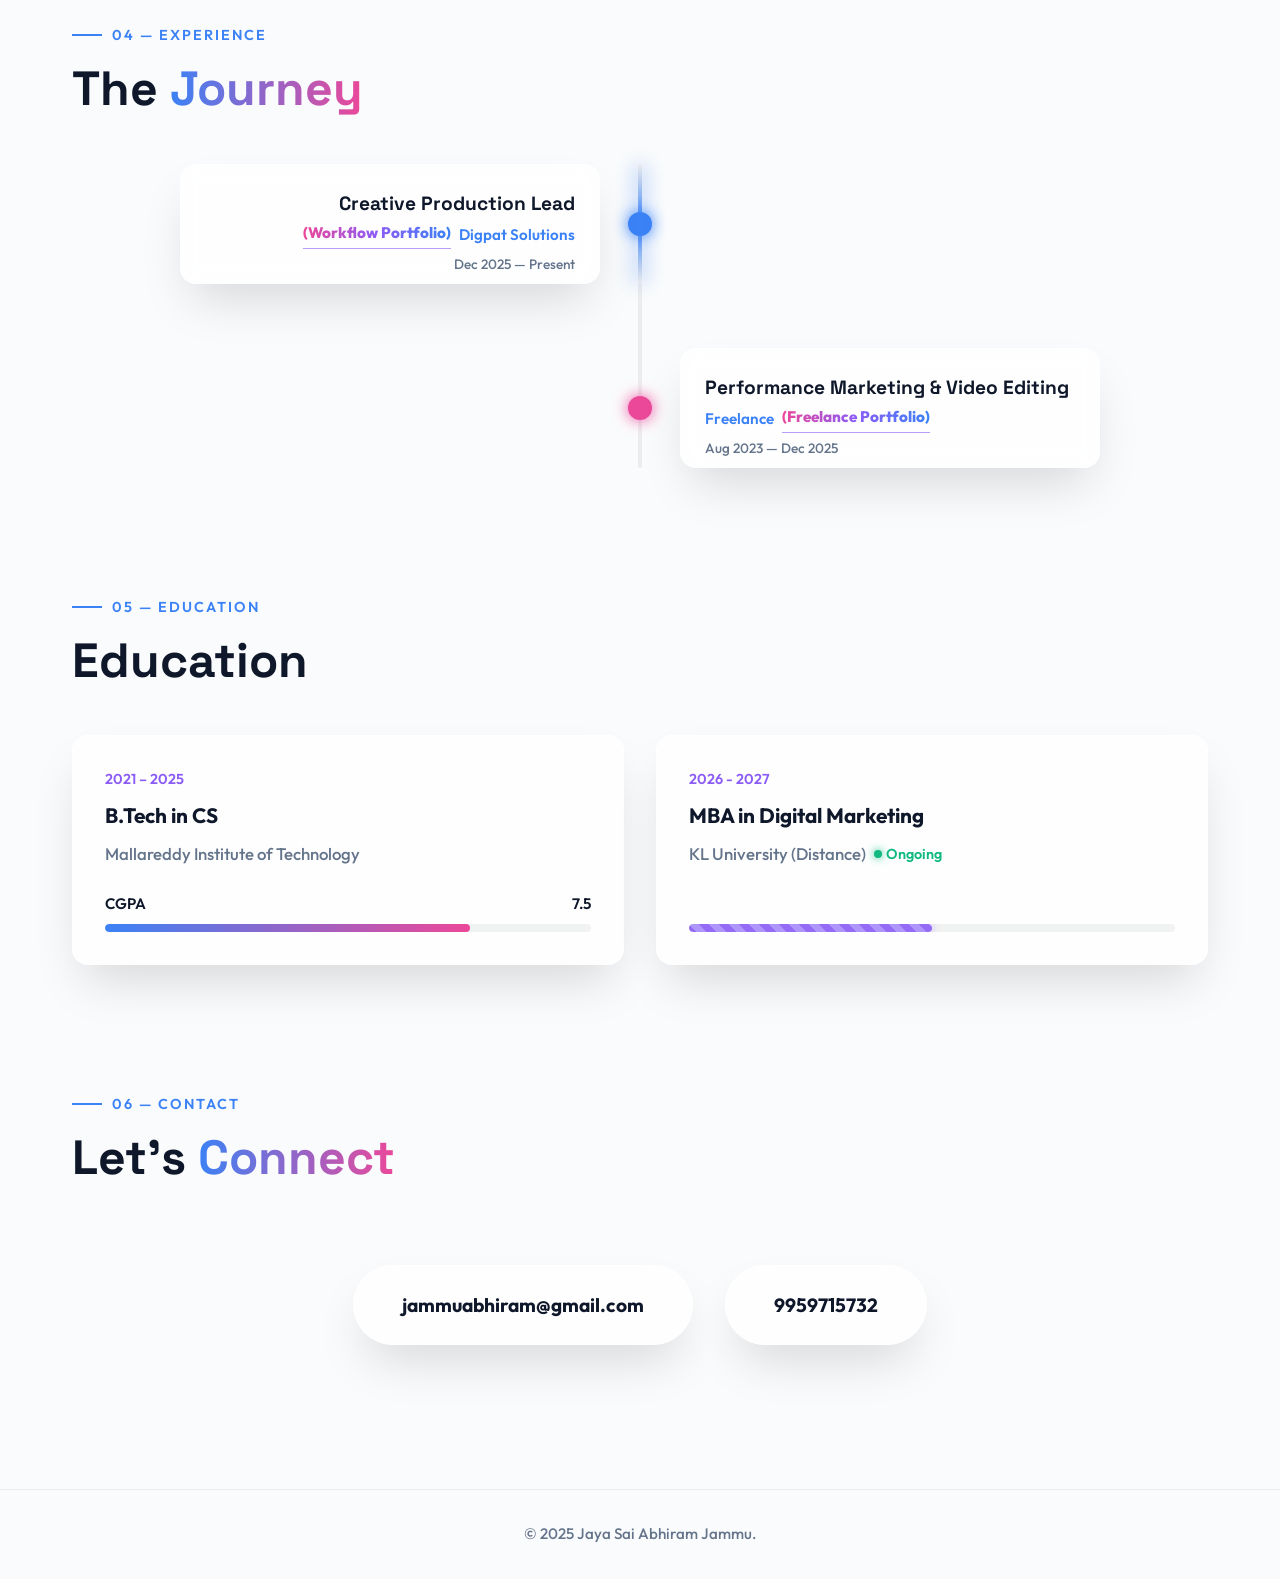
==== commit d21446d4: "Wrap middle skills panels in flex row to reduce height" ====
--- a/index.html
+++ b/index.html
@@ -295,25 +295,25 @@
 <span>Python</span><span>C++</span><span>SQL</span><span>Power BI</span>
 </div>
 </div>
-<div class="bento-card glow-on-hover" data-category="genai">
-<h3>Generative AI</h3>
-<div class="bento-tags" style="flex-wrap: nowrap; gap: 0.4rem;">
+
+
+
+<div class="middle-row" style="grid-column: span 2; display: flex; gap: 1.5rem;"><div class="bento-card glow-on-hover" data-category="genai" style="flex: 1; padding: 1.2rem; align-items: center; text-align: center;">
+<h3 style="text-align: center; font-size: 1.1rem; margin-bottom: 0.5rem;">Generative AI</h3>
+<div class="bento-tags" style="flex-wrap: wrap; gap: 0.4rem; justify-content: center;">
 <span>Runway ML</span><span>Midjourney</span>
 </div>
-</div>
-<div class="bento-card span-2-row glow-on-hover" data-category="creative" style="height: 100%;">
-<h3>Creative &amp; Motion</h3>
-<div class="bento-tags">
-<span>Premiere Pro</span><span>After Effects</span><span>Figma</span><span>Canva</span>
-</div>
-</div>
-<div class="bento-card glow-on-hover" data-category="logic">
-<h3>Logic &amp; Systems</h3>
-<div class="bento-tags" style="flex-wrap: nowrap; gap: 0.4rem;">
-<span>Claude</span><span>Custom GPTs</span>
-</div>
-</div>
-<div class="bento-card span-2 glow-on-hover" data-category="marketing">
+</div><div class="bento-card glow-on-hover" data-category="creative" style="flex: 1; padding: 1.2rem; align-items: center; text-align: center;">
+<h3 style="text-align: center; font-size: 1.1rem; margin-bottom: 0.5rem;">Creative &amp; Motion</h3>
+<div class="bento-tags" style="flex-wrap: wrap; gap: 0.4rem; justify-content: center;">
+<span>Premiere</span><span>Figma</span>
+</div>
+</div><div class="bento-card glow-on-hover" data-category="logic" style="flex: 1; padding: 1.2rem; align-items: center; text-align: center;">
+<h3 style="text-align: center; font-size: 1.1rem; margin-bottom: 0.5rem;">Logic &amp; Systems</h3>
+<div class="bento-tags" style="flex-wrap: wrap; gap: 0.4rem; justify-content: center;">
+<span>Claude</span><span>GPTs</span>
+</div>
+</div></div><div class="bento-card span-2 glow-on-hover" data-category="marketing">
 <h3>Performance Marketing</h3>
 <div class="bento-tags">
 <span>Meta Ads</span><span>Google Ads</span><span>SEO</span><span>SEM</span>
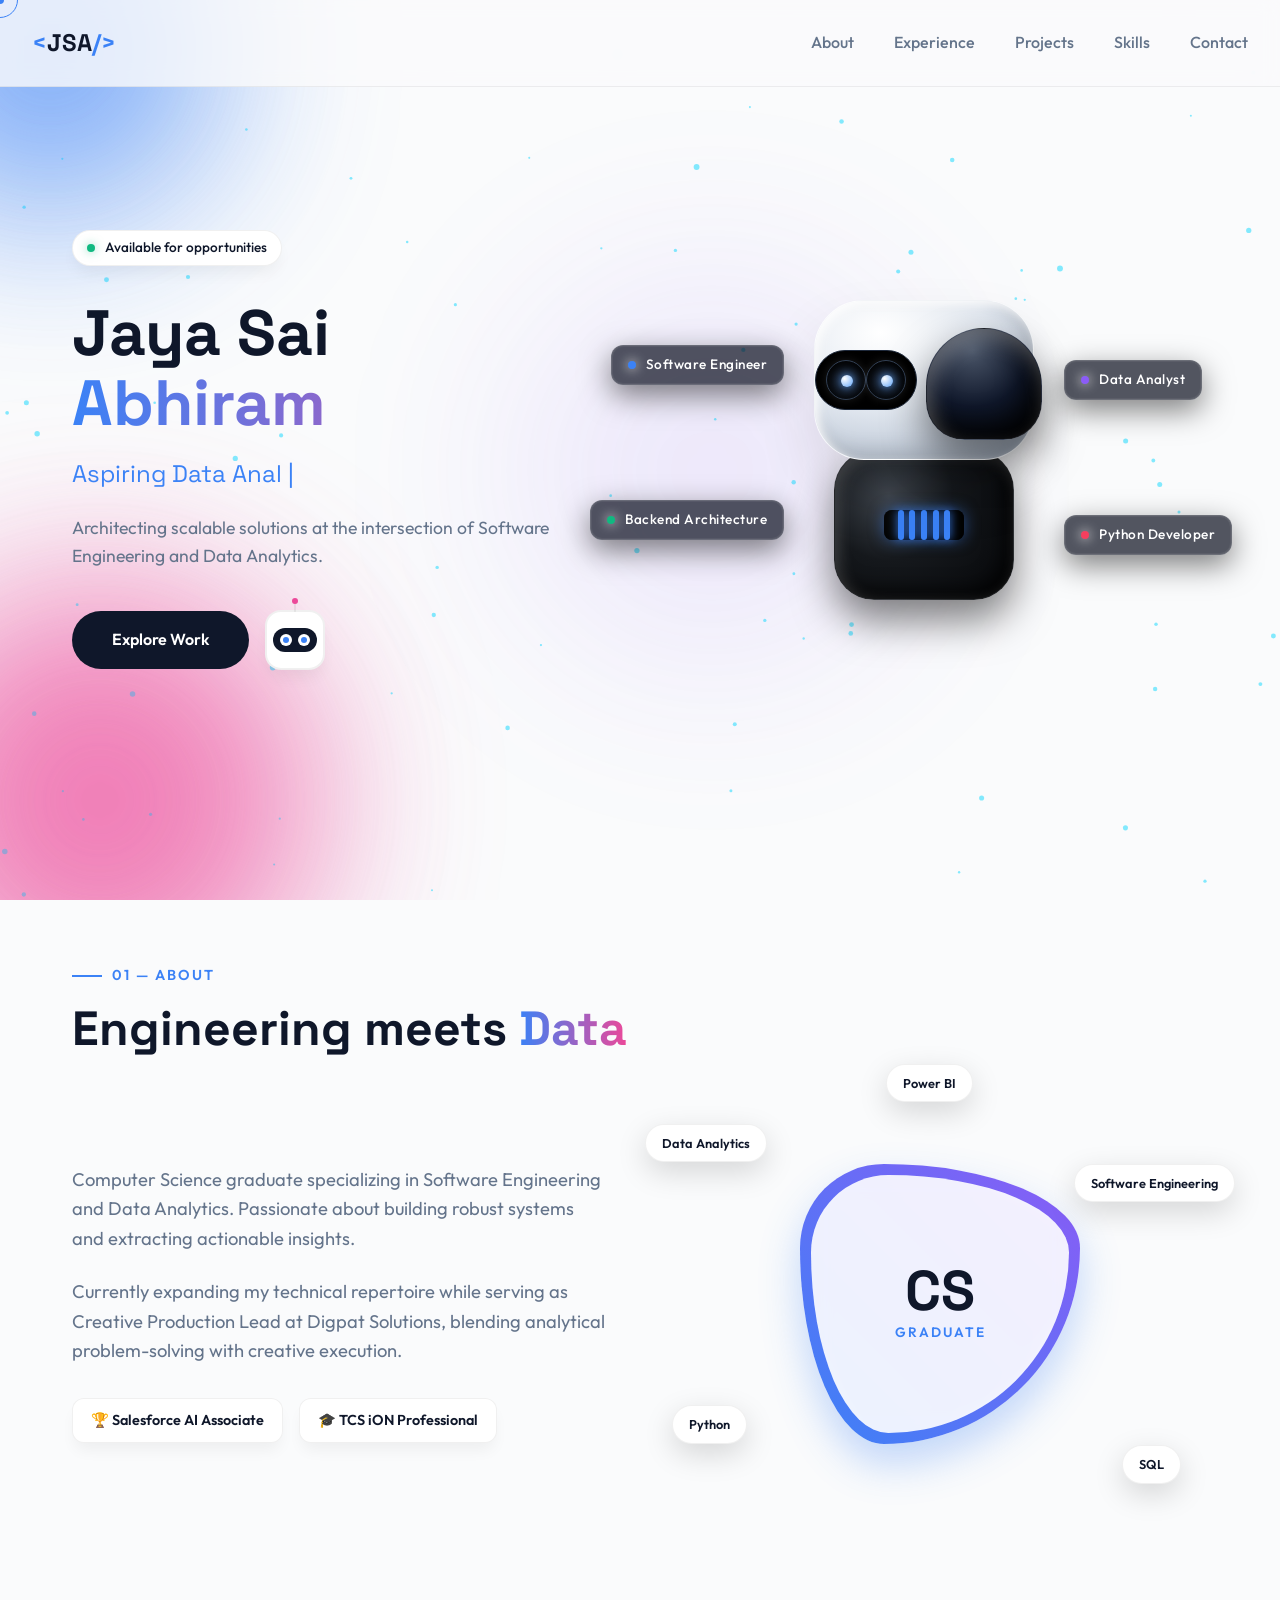
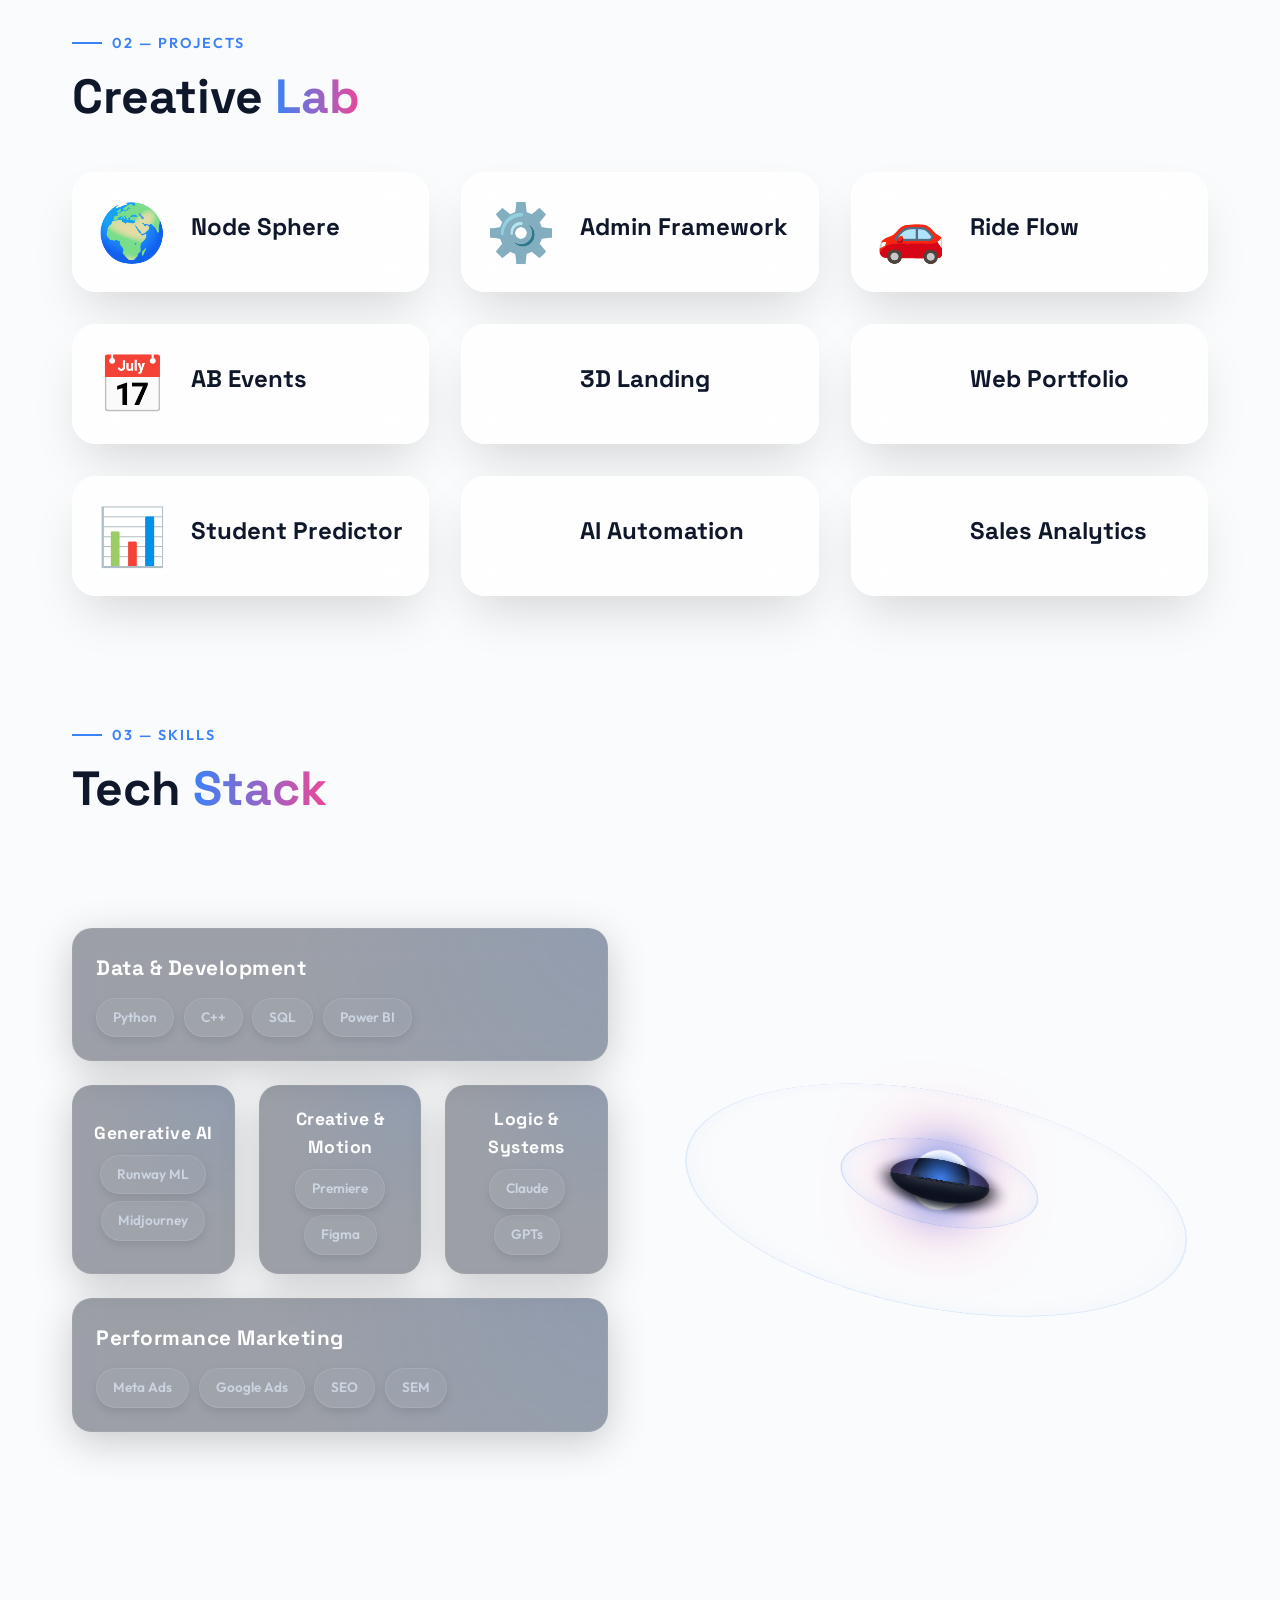
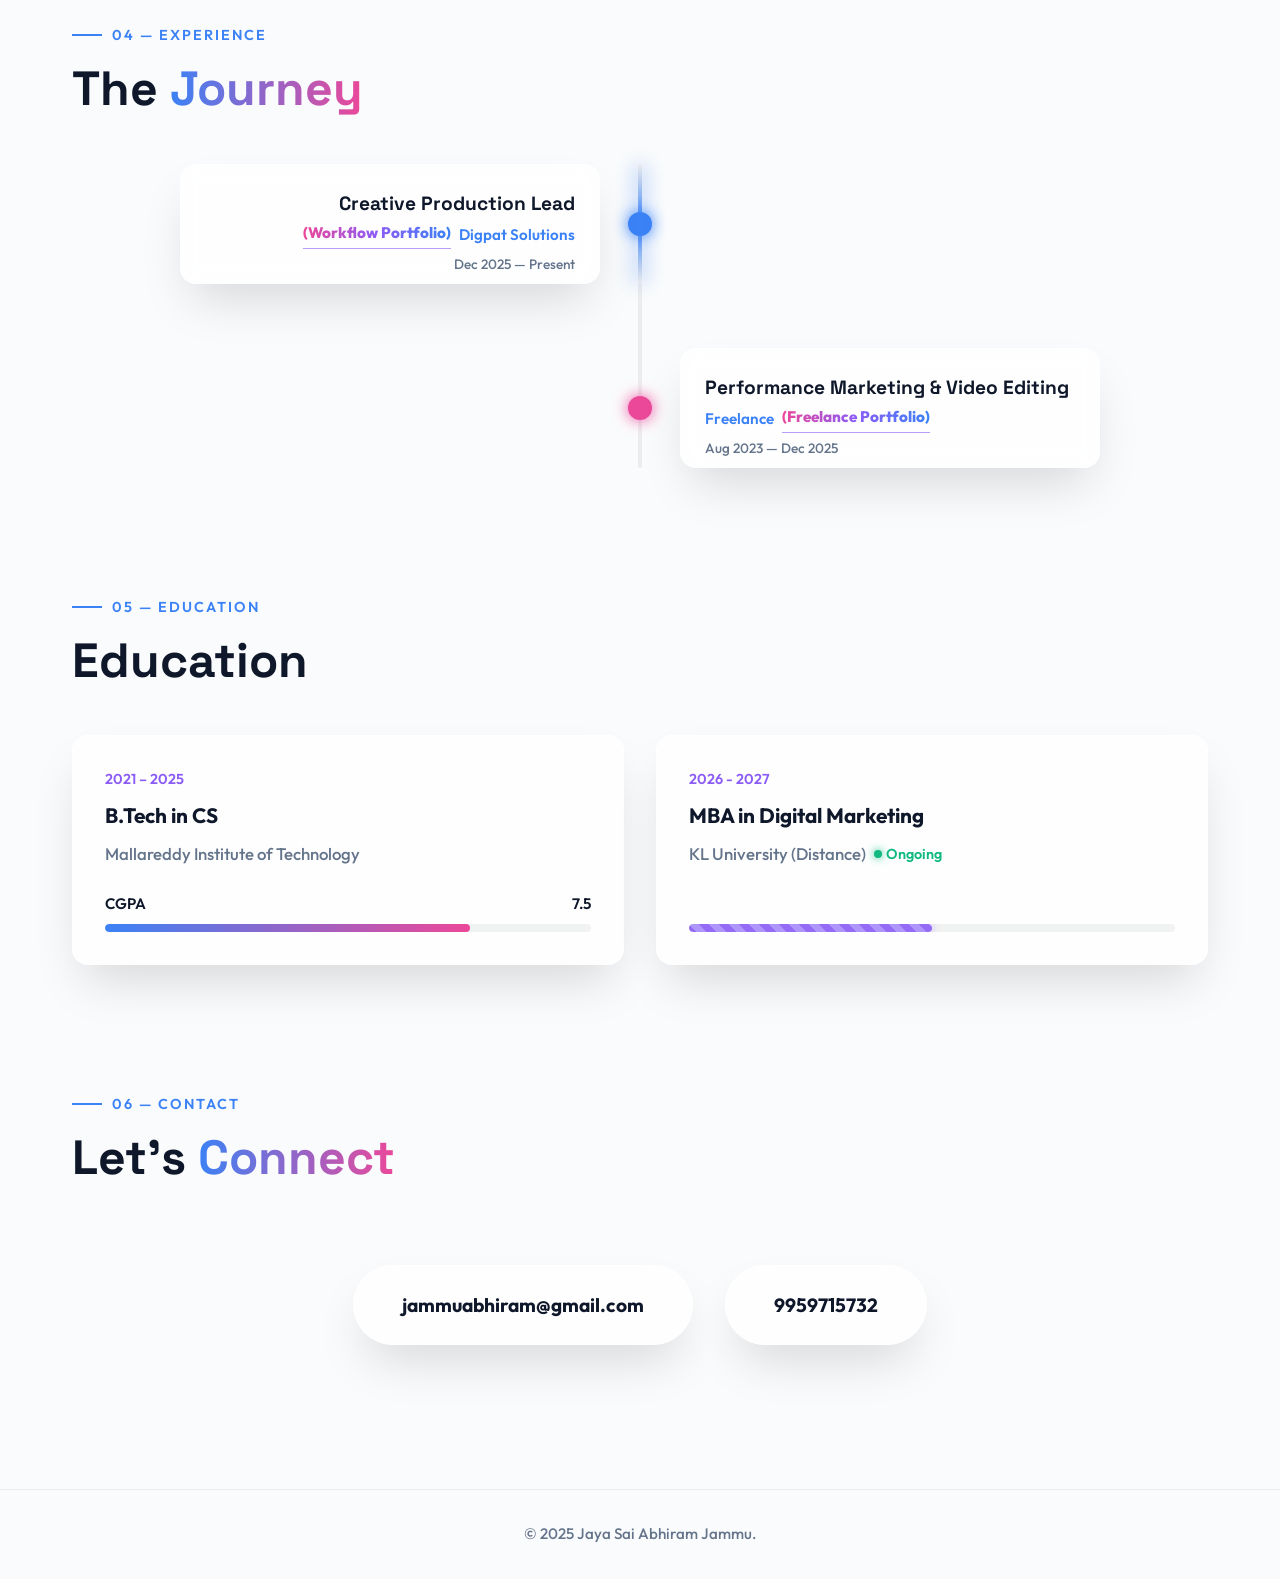
==== commit 474dbf88: "Refocus portfolio messaging on Software Engineering and Data Analytics" ====
--- a/index.html
+++ b/index.html
@@ -1,287 +1,272 @@
 <!DOCTYPE html>
+
 <html lang="en">
 <head>
-  <meta charset="UTF-8" />
-  <meta name="viewport" content="width=device-width, initial-scale=1.0" />
-  <title>Jaya Sai Abhiram Jammu — Portfolio</title>
-  <link rel="preconnect" href="https://fonts.googleapis.com" />
-  <link rel="preconnect" href="https://fonts.gstatic.com" crossorigin />
-  <link href="https://fonts.googleapis.com/css2?family=Outfit:wght@100;300;400;600;700;900&family=Space+Grotesk:wght@300;400;500;600;700&display=swap" rel="stylesheet" />
-  <link rel="stylesheet" href="style.css?v=55" />
+<meta charset="utf-8"/>
+<meta content="width=device-width, initial-scale=1.0" name="viewport"/>
+<title>Jaya Sai Abhiram Jammu — Portfolio</title>
+<link href="https://fonts.googleapis.com" rel="preconnect"/>
+<link crossorigin="" href="https://fonts.gstatic.com" rel="preconnect"/>
+<link href="https://fonts.googleapis.com/css2?family=Outfit:wght@100;300;400;600;700;900&amp;family=Space+Grotesk:wght@300;400;500;600;700&amp;display=swap" rel="stylesheet"/>
+<link href="style.css?v=55" rel="stylesheet"/>
 </head>
 <body>
-
 <!-- Custom Cursor -->
 <div class="cursor-dot" id="cursorDot"></div>
 <div class="cursor-ring" id="cursorRing"></div>
-
 <!-- Tiny Floating Robot (Moved to root for fixed positioning) -->
 <div class="robot-widget" id="floatingRobot">
-  <div class="robot small-robot">
-    <div class="robot-head">
-      <div class="robot-face">
-        <div class="robot-eye"><div class="robot-pupil"></div></div>
-        <div class="robot-eye"><div class="robot-pupil"></div></div>
-      </div>
-    </div>
-  </div>
-</div>
-
+<div class="robot small-robot">
+<div class="robot-head">
+<div class="robot-face">
+<div class="robot-eye"><div class="robot-pupil"></div></div>
+<div class="robot-eye"><div class="robot-pupil"></div></div>
+</div>
+</div>
+</div>
+</div>
 <!-- NAV -->
 <nav class="nav fade-in-up delay-1" id="nav">
-  <div class="nav-logo">
-    <span class="logo-bracket">&lt;</span>JSA<span class="logo-bracket">/&gt;</span>
-  </div>
-  <ul class="nav-links">
-    <li><a href="#about">About</a></li>
-    <li><a href="#experience">Experience</a></li>
-    <li><a href="#projects">Projects</a></li>
-    <li><a href="#skills">Skills</a></li>
-    <li><a href="#contact" class="nav-cta">Contact</a></li>
-  </ul>
+<div class="nav-logo">
+<span class="logo-bracket">&lt;</span>JSA<span class="logo-bracket">/&gt;</span>
+</div>
+<ul class="nav-links">
+<li><a href="#about">About</a></li>
+<li><a href="#experience">Experience</a></li>
+<li><a href="#projects">Projects</a></li>
+<li><a href="#skills">Skills</a></li>
+<li><a class="nav-cta" href="#contact">Contact</a></li>
+</ul>
 </nav>
-
 <!-- Background Orbs -->
 <div class="bg-orbs">
-  <div class="orb orb-1"></div>
-  <div class="orb orb-2"></div>
-  <div class="orb orb-3"></div>
-</div>
-
+<div class="orb orb-1"></div>
+<div class="orb orb-2"></div>
+<div class="orb orb-3"></div>
+</div>
 <!-- HERO -->
 <section class="hero" id="hero">
-  <!-- Expensive Background Elements -->
-  <div class="hero-bg-elements">
-    <div class="glowing-orb orb-1"></div>
-    <div class="glowing-orb orb-2"></div>
-  </div>
-
-  <div class="container hero-container">
-    <div class="hero-content">
-      <div class="hero-badge fade-in-up delay-2">
-        <span class="badge-dot"></span>
+<!-- Expensive Background Elements -->
+<div class="hero-bg-elements">
+<div class="glowing-orb orb-1"></div>
+<div class="glowing-orb orb-2"></div>
+</div>
+<div class="container hero-container">
+<div class="hero-content">
+<div class="hero-badge fade-in-up delay-2">
+<span class="badge-dot"></span>
         Available for opportunities
       </div>
-      <h1 class="hero-title">
-        <span class="title-line" data-text="Jaya Sai">Jaya Sai</span>
-        <span class="title-line accent" data-text="Abhiram">Abhiram</span>
-      </h1>
-      <div class="hero-roles fade-in-up delay-4">
-        <span class="role-text" id="roleText">Creative Production Lead</span>
-        <span class="role-cursor">|</span>
-      </div>
-      <p class="hero-desc" style="max-width: 500px;">
-        Architecting digital experiences at the intersection of Marketing, Data, and GenAI.
+<h1 class="hero-title">
+<span class="title-line" data-text="Jaya Sai">Jaya Sai</span>
+<span class="title-line accent" data-text="Abhiram">Abhiram</span>
+</h1>
+<div class="hero-roles fade-in-up delay-4">
+<span class="role-text" id="roleText">Aspiring Data Analyst</span>
+<span class="role-cursor">|</span>
+</div>
+<p class="hero-desc" style="max-width: 500px;">
+        Architecting scalable solutions at the intersection of Software Engineering and Data Analytics.
       </p>
-      <div class="hero-actions fade-in-up delay-4">
-        <!-- Empty span as anchor for the robot in hero state -->
-        <a href="#experience" class="btn btn-primary" id="heroBtn">Explore Work</a>
-        <span id="heroRobotAnchor" style="display:inline-block; width:60px; height:60px;"></span>
-      </div>
-    </div>
-
-    <!-- Large 3D Robot Hero Graphic -->
-    <div class="large-robot-wrapper fade-in-up delay-3">
-      <div class="robot-origin-lines"></div>
-      
-      <div class="big-robot" id="bigRobot">
-        <div class="br-antenna">
-          <div class="br-antenna-ball"></div>
-          <div class="br-antenna-stick"></div>
-        </div>
-        <div class="br-head">
-          <div class="br-face">
-            <div class="br-eye"><div class="br-pupil"></div></div>
-            <div class="br-eye"><div class="br-pupil"></div></div>
-          </div>
-          <div class="br-ears">
-            <div class="br-ear left"></div>
-            <div class="br-ear right"></div>
-          </div>
-        </div>
-        <div class="br-body">
-          <div class="br-core">
-            <div class="br-core-bar"></div><div class="br-core-bar"></div><div class="br-core-bar"></div><div class="br-core-bar"></div><div class="br-core-bar"></div>
-          </div>
-        </div>
-      </div>
-      <!-- Sci-Fi HUD Panels -->
-      <video class="br-robot" autoplay loop muted playsinline>
-        <source src="assets/bg-robot.webm" type="video/webm">
-      </video>
-      <div class="hud-system">
-        <div class="hud-panel panel-tl">
-          <div class="hud-card">
-            <div class="hud-dot" style="background: #3b82f6;"></div>
-            <span>Creative Production Lead</span>
-          </div>
-        </div>
-        
-        <div class="hud-panel panel-tr">
-          <div class="hud-card">
-            <div class="hud-dot" style="background: #8b5cf6;"></div>
-            <span>Motion Designer</span>
-          </div>
-        </div>
-        
-        <div class="hud-panel panel-bl">
-          <div class="hud-card">
-            <div class="hud-dot" style="background: #10b981;"></div>
-            <span>Performance Marketing</span>
-          </div>
-        </div>
-        
-        <div class="hud-panel panel-br">
-          <div class="hud-card">
-            <div class="hud-dot" style="background: #f43f5e;"></div>
-            <span>Data Analyst</span>
-          </div>
-        </div>
-      </div>
-    </div>
-  </div>
-</section>
-
+<div class="hero-actions fade-in-up delay-4">
+<!-- Empty span as anchor for the robot in hero state -->
+<a class="btn btn-primary" href="#experience" id="heroBtn">Explore Work</a>
+<span id="heroRobotAnchor" style="display:inline-block; width:60px; height:60px;"></span>
+</div>
+</div>
+<!-- Large 3D Robot Hero Graphic -->
+<div class="large-robot-wrapper fade-in-up delay-3">
+<div class="robot-origin-lines"></div>
+<div class="big-robot" id="bigRobot">
+<div class="br-antenna">
+<div class="br-antenna-ball"></div>
+<div class="br-antenna-stick"></div>
+</div>
+<div class="br-head">
+<div class="br-face">
+<div class="br-eye"><div class="br-pupil"></div></div>
+<div class="br-eye"><div class="br-pupil"></div></div>
+</div>
+<div class="br-ears">
+<div class="br-ear left"></div>
+<div class="br-ear right"></div>
+</div>
+</div>
+<div class="br-body">
+<div class="br-core">
+<div class="br-core-bar"></div><div class="br-core-bar"></div><div class="br-core-bar"></div><div class="br-core-bar"></div><div class="br-core-bar"></div>
+</div>
+</div>
+</div>
+<!-- Sci-Fi HUD Panels -->
+<video autoplay="" class="br-robot" loop="" muted="" playsinline="">
+<source src="assets/bg-robot.webm" type="video/webm"/>
+</video>
+<div class="hud-system">
+<div class="hud-panel panel-tl">
+<div class="hud-card">
+<div class="hud-dot" style="background: #3b82f6;"></div>
+<span>Software Engineer</span>
+</div>
+</div>
+<div class="hud-panel panel-tr">
+<div class="hud-card">
+<div class="hud-dot" style="background: #8b5cf6;"></div>
+<span>Data Analyst</span>
+</div>
+</div>
+<div class="hud-panel panel-bl">
+<div class="hud-card">
+<div class="hud-dot" style="background: #10b981;"></div>
+<span>Backend Architecture</span>
+</div>
+</div>
+<div class="hud-panel panel-br">
+<div class="hud-card">
+<div class="hud-dot" style="background: #f43f5e;"></div>
+<span>Python Developer</span>
+</div>
+</div>
+</div>
+</div>
+</div>
+</section>
 <!-- ABOUT -->
 <section class="about section tracked-section" id="about">
-  <div class="container">
-    <div class="section-label">01 — About</div>
-    <h2 class="section-title tracking-target">Data meets <span class="accent">Design</span></h2>
-    <div class="about-grid">
+<div class="container">
+<div class="section-label">01 — About</div>
+<h2 class="section-title tracking-target">Engineering meets <span class="accent">Data</span></h2>
+<div class="about-grid">
       <div class="about-text">
-        <p>Computer Science graduate combining Data Analytics with Performance Marketing & Video Editing. Currently the Creative Production Lead at Digpat Solutions.</p>
-        <p>I leverage GenAI tools to build immersive web experiences and optimize production workflows.</p>
+        <p>Computer Science graduate specializing in Software Engineering and Data Analytics. Passionate about building robust systems and extracting actionable insights.</p>
+        <p>Currently expanding my technical repertoire while serving as Creative Production Lead at Digpat Solutions, blending analytical problem-solving with creative execution.</p>
         <div class="about-certs">
-          <div class="cert-badge glow-on-hover">🏆 Salesforce AI Associate</div>
-          <div class="cert-badge glow-on-hover">🎓 TCS iON Professional</div>
-        </div>
-      </div>
-      
-      <div class="about-visual tracking-target interactive-robot-target" data-robot-pos="left">
-        <div class="morphing-shape">
-          <div class="shape-inner">
-            <div class="shape-text">
-              <span class="big-percent">CS</span>
-              <span class="percent-label">Graduate</span>
-            </div>
-          </div>
-        </div>
-        <div class="floating-tags">
-          <span class="tag t1">Data Analytics</span>
-          <span class="tag t2">SEO</span>
-          <span class="tag t3">GenAI</span>
-          <span class="tag t4">SEM</span>
-          <span class="tag t5">Power BI</span>
-        </div>
-      </div>
-    </div>
-  </div>
-</section>
-
+<div class="cert-badge glow-on-hover">🏆 Salesforce AI Associate</div>
+<div class="cert-badge glow-on-hover">🎓 TCS iON Professional</div>
+</div>
+</div>
+<div class="about-visual tracking-target interactive-robot-target" data-robot-pos="left">
+<div class="morphing-shape">
+<div class="shape-inner">
+<div class="shape-text">
+<span class="big-percent">CS</span>
+<span class="percent-label">Graduate</span>
+</div>
+</div>
+</div>
+<div class="floating-tags">
+<span class="tag t1">Data Analytics</span>
+<span class="tag t2">Software Engineering</span>
+<span class="tag t3">Python</span>
+<span class="tag t4">SQL</span>
+<span class="tag t5">Power BI</span>
+</div>
+</div>
+</div>
+</div>
+</section>
 <section class="projects section tracked-section" id="projects">
-  <div class="container">
-    <div class="section-label">02 — Projects</div>
-    <h2 class="section-title tracking-target" data-robot-pos="right">Creative <span class="accent">Lab</span></h2>
-
-    <div class="projects-grid">
+<div class="container">
+<div class="section-label">02 — Projects</div>
+<h2 class="section-title tracking-target" data-robot-pos="right">Creative <span class="accent">Lab</span></h2>
+<div class="projects-grid">
 <!-- Node Sphere Rendering -->
-      <a href="project-nodejs.html" class="project-card tilt-panel tracking-target-sub interactive-robot-target" data-robot-pos="right">
-        <div class="pc-face">
-          <div class="pc-icon"><span class="anim-spin-emoji" style="display:inline-block">🌍</span></div>
-          <div class="pc-content">
-            <h3>Node Sphere</h3>
-          </div>
-          <div class="pc-arrow">↗</div>
-        </div>
-      </a>
+<a class="project-card tilt-panel tracking-target-sub interactive-robot-target" data-robot-pos="right" href="project-nodejs.html">
+<div class="pc-face">
+<div class="pc-icon"><span class="anim-spin-emoji" style="display:inline-block">🌍</span></div>
+<div class="pc-content">
+<h3>Node Sphere</h3>
+</div>
+<div class="pc-arrow">↗</div>
+</div>
+</a>
 <!-- Admin Framework -->
-      <a href="project-react-admin.html" class="project-card tilt-panel tracking-target-sub interactive-robot-target" data-robot-pos="left">
-        <div class="pc-face">
-          <div class="pc-icon"><span class="anim-spin-emoji" style="display:inline-block">⚙️</span></div>
-          <div class="pc-content">
-            <h3>Admin Framework</h3>
-          </div>
-          <div class="pc-arrow">↗</div>
-        </div>
-      </a>
+<a class="project-card tilt-panel tracking-target-sub interactive-robot-target" data-robot-pos="left" href="project-react-admin.html">
+<div class="pc-face">
+<div class="pc-icon"><span class="anim-spin-emoji" style="display:inline-block">⚙️</span></div>
+<div class="pc-content">
+<h3>Admin Framework</h3>
+</div>
+<div class="pc-arrow">↗</div>
+</div>
+</a>
 <!-- Ride Flow Project -->
-      <a href="project-ride-flow.html" class="project-card tilt-panel tracking-target-sub interactive-robot-target" data-robot-pos="right">
-        <div class="pc-face">
-          <div class="pc-icon pc-car-wrapper" style="position: relative;">
-            <div class="anim-smoke smoke-1"></div>
-            <div class="anim-smoke smoke-2"></div>
-            <span class="anim-bounce-emoji" style="display:inline-block; position:relative; z-index:2;">🚗</span>
-          </div>
-          <div class="pc-content">
-            <h3>Ride Flow</h3>
-          </div>
-          <div class="pc-arrow">↗</div>
-        </div>
-      </a>
+<a class="project-card tilt-panel tracking-target-sub interactive-robot-target" data-robot-pos="right" href="project-ride-flow.html">
+<div class="pc-face">
+<div class="pc-icon pc-car-wrapper" style="position: relative;">
+<div class="anim-smoke smoke-1"></div>
+<div class="anim-smoke smoke-2"></div>
+<span class="anim-bounce-emoji" style="display:inline-block; position:relative; z-index:2;">🚗</span>
+</div>
+<div class="pc-content">
+<h3>Ride Flow</h3>
+</div>
+<div class="pc-arrow">↗</div>
+</div>
+</a>
 <!-- AB Events Project -->
-      <a href="project-ab-events.html" class="project-card tilt-panel tracking-target-sub interactive-robot-target" data-robot-pos="left">
-        <div class="pc-face">
-          <div class="pc-icon"><span class="anim-rock-emoji" style="display:inline-block">📅</span></div>
-          <div class="pc-content">
-            <h3>AB Events</h3>
-          </div>
-          <div class="pc-arrow">↗</div>
-        </div>
-      </a>
+<a class="project-card tilt-panel tracking-target-sub interactive-robot-target" data-robot-pos="left" href="project-ab-events.html">
+<div class="pc-face">
+<div class="pc-icon"><span class="anim-rock-emoji" style="display:inline-block">📅</span></div>
+<div class="pc-content">
+<h3>AB Events</h3>
+</div>
+<div class="pc-arrow">↗</div>
+</div>
+</a>
 <!-- Project 1 (3D Landing) -->
-      <a href="project-3d-landing.html" class="project-card tilt-panel tracking-target-sub interactive-robot-target" data-robot-pos="right">
-        <div class="pc-face">
-          <div class="pc-icon"><span class="anim-float-emoji" style="display:inline-block">🧊</span></div>
-          <div class="pc-content">
-            <h3>3D Landing</h3>
-          </div>
-          <div class="pc-arrow">↗</div>
-        </div>
-      </a>
+<a class="project-card tilt-panel tracking-target-sub interactive-robot-target" data-robot-pos="right" href="project-3d-landing.html">
+<div class="pc-face">
+<div class="pc-icon"><span class="anim-float-emoji" style="display:inline-block">🧊</span></div>
+<div class="pc-content">
+<h3>3D Landing</h3>
+</div>
+<div class="pc-arrow">↗</div>
+</div>
+</a>
 <!-- Web Portfolio -->
-      <a href="project-portfolio.html" class="project-card tilt-panel tracking-target-sub interactive-robot-target" data-robot-pos="left">
-        <div class="pc-face">
-          <div class="pc-icon"><span class="anim-spin-emoji" style="display:inline-block">✨</span></div>
-          <div class="pc-content">
-            <h3>Web Portfolio</h3>
-          </div>
-          <div class="pc-arrow">↗</div>
-        </div>
-      </a>
+<a class="project-card tilt-panel tracking-target-sub interactive-robot-target" data-robot-pos="left" href="project-portfolio.html">
+<div class="pc-face">
+<div class="pc-icon"><span class="anim-spin-emoji" style="display:inline-block">✨</span></div>
+<div class="pc-content">
+<h3>Web Portfolio</h3>
+</div>
+<div class="pc-arrow">↗</div>
+</div>
+</a>
 <!-- Project 2 -->
-      <a href="project-student-predictor.html" class="project-card tilt-panel tracking-target-sub interactive-robot-target" data-robot-pos="right">
-        <div class="pc-face">
-          <div class="pc-icon"><span class="anim-bounce-emoji" style="display:inline-block">📊</span></div>
-          <div class="pc-content">
-            <h3>Student Predictor</h3>
-          </div>
-          <div class="pc-arrow">↗</div>
-        </div>
-      </a>
+<a class="project-card tilt-panel tracking-target-sub interactive-robot-target" data-robot-pos="right" href="project-student-predictor.html">
+<div class="pc-face">
+<div class="pc-icon"><span class="anim-bounce-emoji" style="display:inline-block">📊</span></div>
+<div class="pc-content">
+<h3>Student Predictor</h3>
+</div>
+<div class="pc-arrow">↗</div>
+</div>
+</a>
 <!-- Project 4 -->
-      <a href="project-ai-automation.html" class="project-card tilt-panel tracking-target-sub interactive-robot-target" data-robot-pos="left">
-        <div class="pc-face">
-          <div class="pc-icon"><span class="anim-wiggle-emoji" style="display:inline-block">🤖</span></div>
-          <div class="pc-content">
-            <h3>AI Automation</h3>
-          </div>
-          <div class="pc-arrow">→</div>
-        </div>
-      </a>
+<a class="project-card tilt-panel tracking-target-sub interactive-robot-target" data-robot-pos="left" href="project-ai-automation.html">
+<div class="pc-face">
+<div class="pc-icon"><span class="anim-wiggle-emoji" style="display:inline-block">🤖</span></div>
+<div class="pc-content">
+<h3>AI Automation</h3>
+</div>
+<div class="pc-arrow">→</div>
+</div>
+</a>
 <!-- Project 3 -->
-      <a href="project-sales-dashboard.html" class="project-card tilt-panel tracking-target-sub interactive-robot-target" data-robot-pos="left">
-        <div class="pc-face">
-          <div class="pc-icon"><span class="anim-rock-emoji" style="display:inline-block">📈</span></div>
-          <div class="pc-content">
-            <h3>Sales Analytics</h3>
-          </div>
-          <div class="pc-arrow">→</div>
-        </div>
-      </a>
-</div>
-  </div>
-</section>
-
+<a class="project-card tilt-panel tracking-target-sub interactive-robot-target" data-robot-pos="left" href="project-sales-dashboard.html">
+<div class="pc-face">
+<div class="pc-icon"><span class="anim-rock-emoji" style="display:inline-block">📈</span></div>
+<div class="pc-content">
+<h3>Sales Analytics</h3>
+</div>
+<div class="pc-arrow">→</div>
+</div>
+</a>
+</div>
+</div>
+</section>
 <section class="skills section tracked-section" id="skills">
 <div class="container">
 <div class="section-label">03 — Skills</div>
@@ -295,9 +280,6 @@
 <span>Python</span><span>C++</span><span>SQL</span><span>Power BI</span>
 </div>
 </div>
-
-
-
 <div class="middle-row" style="grid-column: span 2; display: flex; gap: 1.5rem;"><div class="bento-card glow-on-hover" data-category="genai" style="flex: 1; padding: 1.2rem; align-items: center; text-align: center;">
 <h3 style="text-align: center; font-size: 1.1rem; margin-bottom: 0.5rem;">Generative AI</h3>
 <div class="bento-tags" style="flex-wrap: wrap; gap: 0.4rem; justify-content: center;">
@@ -356,128 +338,117 @@
 </div>
 </div>
 </section>
-
 <section class="experience section tracked-section" id="experience">
-  <div class="container">
-    <div class="section-label">04 — Experience</div>
-    <h2 class="section-title tracking-target">The <span class="accent">Journey</span></h2>
-    
-    <div class="timeline">
-      <!-- Left side -->
-      <div class="tl-item tl-left">
-        <div class="tl-dot"></div>
-        <!-- Right aligned content inside -->
-        <div class="tl-card-wrapper tl-card-left">
-          <div class="tl-card glow-on-hover tracking-target-sub interactive-robot-target" data-robot-pos="left">
-            <div class="exp-header">
-              <div class="exp-title">
-                <h3>Creative Production Lead</h3>
-                <span class="exp-company" style="display: flex; align-items: center; gap: 0.5rem;"><span class="color-shifting-dot"></span> <a href="https://abhiramjammu.github.io/workflow/" target="_blank" class="gradient-link">(Workflow Portfolio)</a> Digpat Solutions</span>
-              </div>
-              <span class="exp-date">Dec 2025 — Present</span>
-            </div>
-            <div class="exp-details">
-              <ul>
-                <li>Communicated directly with clients to define requirements and align on project vision.</li>
-                <li>Collaborated across cross-functional teams to ensure timely delivery of high-quality assets.</li>
-                <li>Elevated brand messaging through visual narratives.</li>
-                <li>Managed multifaceted production workflows.</li>
-              </ul>
-            </div>
-          </div>
-        </div>
-        <div class="portfolio-preview-container tl-preview-right">
-          <a href="https://abhiramjammu.github.io/workflow/" class="iframe-wrapper">
-             <iframe src="https://abhiramjammu.github.io/workflow/" class="portfolio-iframe iframe-workflow" loading="lazy" scrolling="no"></iframe>
-          </a>
-        </div>
-      </div>
-
-      <!-- Right side -->
-      <div class="tl-item tl-right">
-        <div class="tl-dot"></div>
-        <!-- Left aligned content inside -->
-        <div class="tl-card-wrapper tl-card-right">
-          <div class="tl-card glow-on-hover tracking-target-sub interactive-robot-target" data-robot-pos="right">
-            <div class="exp-header">
-              <div class="exp-title">
-                <h3>Performance Marketing & Video Editing</h3>
-                <span class="exp-company" style="display: flex; align-items: center; gap: 0.5rem;">Freelance <a href="https://abhiramjammu.github.io/portifolio/" target="_blank" class="gradient-link">(Freelance Portfolio)</a> <span class="color-shifting-dot"></span></span>
-              </div>
-              <span class="exp-date">Aug 2023 — Dec 2025</span>
-            </div>
-            <div class="exp-details">
-              <ul>
-                <li>Produced high-quality cinematic reels.</li>
-                <li>Leveraged AI tools for rapid generation.</li>
-                <li>Engineered interactive web campaigns.</li>
-              </ul>
-            </div>
-          </div>
-        </div>
-        <div class="portfolio-preview-container tl-preview-left">
-          <a href="https://abhiramjammu.github.io/portifolio/" class="iframe-wrapper">
-             <iframe src="https://abhiramjammu.github.io/portifolio/" class="portfolio-iframe iframe-freelance" loading="lazy" scrolling="no"></iframe>
-          </a>
-        </div>
-      </div>
-    </div>
-  </div>
-</section>
-
+<div class="container">
+<div class="section-label">04 — Experience</div>
+<h2 class="section-title tracking-target">The <span class="accent">Journey</span></h2>
+<div class="timeline">
+<!-- Left side -->
+<div class="tl-item tl-left">
+<div class="tl-dot"></div>
+<!-- Right aligned content inside -->
+<div class="tl-card-wrapper tl-card-left">
+<div class="tl-card glow-on-hover tracking-target-sub interactive-robot-target" data-robot-pos="left">
+<div class="exp-header">
+<div class="exp-title">
+<h3>Creative Production Lead</h3>
+<span class="exp-company" style="display: flex; align-items: center; gap: 0.5rem;"><span class="color-shifting-dot"></span> <a class="gradient-link" href="https://abhiramjammu.github.io/workflow/" target="_blank">(Workflow Portfolio)</a> Digpat Solutions</span>
+</div>
+<span class="exp-date">Dec 2025 — Present</span>
+</div>
+<div class="exp-details">
+<ul>
+<li>Communicated directly with clients to define requirements and align on project vision.</li>
+<li>Collaborated across cross-functional teams to ensure timely delivery of high-quality assets.</li>
+<li>Elevated brand messaging through visual narratives.</li>
+<li>Managed multifaceted production workflows.</li>
+</ul>
+</div>
+</div>
+</div>
+<div class="portfolio-preview-container tl-preview-right">
+<a class="iframe-wrapper" href="https://abhiramjammu.github.io/workflow/">
+<iframe class="portfolio-iframe iframe-workflow" loading="lazy" scrolling="no" src="https://abhiramjammu.github.io/workflow/"></iframe>
+</a>
+</div>
+</div>
+<!-- Right side -->
+<div class="tl-item tl-right">
+<div class="tl-dot"></div>
+<!-- Left aligned content inside -->
+<div class="tl-card-wrapper tl-card-right">
+<div class="tl-card glow-on-hover tracking-target-sub interactive-robot-target" data-robot-pos="right">
+<div class="exp-header">
+<div class="exp-title">
+<h3>Performance Marketing &amp; Video Editing</h3>
+<span class="exp-company" style="display: flex; align-items: center; gap: 0.5rem;">Freelance <a class="gradient-link" href="https://abhiramjammu.github.io/portifolio/" target="_blank">(Freelance Portfolio)</a> <span class="color-shifting-dot"></span></span>
+</div>
+<span class="exp-date">Aug 2023 — Dec 2025</span>
+</div>
+<div class="exp-details">
+<ul>
+<li>Produced high-quality cinematic reels.</li>
+<li>Leveraged AI tools for rapid generation.</li>
+<li>Engineered interactive web campaigns.</li>
+</ul>
+</div>
+</div>
+</div>
+<div class="portfolio-preview-container tl-preview-left">
+<a class="iframe-wrapper" href="https://abhiramjammu.github.io/portifolio/">
+<iframe class="portfolio-iframe iframe-freelance" loading="lazy" scrolling="no" src="https://abhiramjammu.github.io/portifolio/"></iframe>
+</a>
+</div>
+</div>
+</div>
+</div>
+</section>
 <section class="education section" id="education">
-  <div class="container">
-    <div class="section-label">05 — Education</div>
-    <h2 class="section-title tracking-target" data-robot-pos="right">Education</h2>
-    <div class="edu-cards">
-      <div class="edu-card glass-panel glow-on-hover">
-        <div class="edu-year">2021 – 2025</div>
-        <div class="edu-degree">B.Tech in CS</div>
-        <div class="edu-institution">Mallareddy Institute of Technology</div>
-        <div class="edu-score">
-          <span>CGPA</span><span>7.5</span>
-        </div>
-        <div class="edu-bar-wrap"><div class="edu-bar" style="width: 75%"></div></div>
-      </div>
-      
-      <div class="edu-card glass-panel glow-on-hover">
-        <div class="edu-year">2026 - 2027</div>
-        <div class="edu-degree">MBA in Digital Marketing</div>
-        <div class="edu-institution" style="display: flex; align-items: center;">KL University (Distance)<span class="blinking-dot"></span><span style="color: #10b981; font-weight: 600; font-size: 0.9rem;">Ongoing</span></div>
-        <div class="edu-score" style="visibility: hidden;">
-          <span>Align</span><span>Align</span>
-        </div>
-        <div class="edu-bar-wrap"><div class="loading-bar-striped" style="width: 50%"></div></div>
-      </div>
-    </div>
-  </div>
-</section>
-
+<div class="container">
+<div class="section-label">05 — Education</div>
+<h2 class="section-title tracking-target" data-robot-pos="right">Education</h2>
+<div class="edu-cards">
+<div class="edu-card glass-panel glow-on-hover">
+<div class="edu-year">2021 – 2025</div>
+<div class="edu-degree">B.Tech in CS</div>
+<div class="edu-institution">Mallareddy Institute of Technology</div>
+<div class="edu-score">
+<span>CGPA</span><span>7.5</span>
+</div>
+<div class="edu-bar-wrap"><div class="edu-bar" style="width: 75%"></div></div>
+</div>
+<div class="edu-card glass-panel glow-on-hover">
+<div class="edu-year">2026 - 2027</div>
+<div class="edu-degree">MBA in Digital Marketing</div>
+<div class="edu-institution" style="display: flex; align-items: center;">KL University (Distance)<span class="blinking-dot"></span><span style="color: #10b981; font-weight: 600; font-size: 0.9rem;">Ongoing</span></div>
+<div class="edu-score" style="visibility: hidden;">
+<span>Align</span><span>Align</span>
+</div>
+<div class="edu-bar-wrap"><div class="loading-bar-striped" style="width: 50%"></div></div>
+</div>
+</div>
+</div>
+</section>
 <section class="contact section" id="contact">
-  <div class="container">
-    <div class="section-label">06 — Contact</div>
-    <h2 class="section-title tracking-target" data-robot-pos="right">Let's <span class="accent">Connect</span></h2>
-    
-    <div class="contact-links">
-      <a href="mailto:jammuabhiram@gmail.com" class="contact-link glass-panel glow-on-hover interactive-robot-target" data-robot-pos="left">
-        <span class="cl-value">jammuabhiram@gmail.com</span>
-      </a>
-      <a href="tel:9959715732" class="contact-link glass-panel glow-on-hover interactive-robot-target" data-robot-pos="right">
-        <span class="cl-value">9959715732</span>
-      </a>
-    </div>
-  </div>
-</section>
-
-
-
+<div class="container">
+<div class="section-label">06 — Contact</div>
+<h2 class="section-title tracking-target" data-robot-pos="right">Let's <span class="accent">Connect</span></h2>
+<div class="contact-links">
+<a class="contact-link glass-panel glow-on-hover interactive-robot-target" data-robot-pos="left" href="mailto:jammuabhiram@gmail.com">
+<span class="cl-value">jammuabhiram@gmail.com</span>
+</a>
+<a class="contact-link glass-panel glow-on-hover interactive-robot-target" data-robot-pos="right" href="tel:9959715732">
+<span class="cl-value">9959715732</span>
+</a>
+</div>
+</div>
+</section>
 <footer class="footer">
-  <div class="footer-inner">
-    <p class="footer-copy">© 2025 Jaya Sai Abhiram Jammu.</p>
-  </div>
+<div class="footer-inner">
+<p class="footer-copy">© 2025 Jaya Sai Abhiram Jammu.</p>
+</div>
 </footer>
-
-<script src="main.js?v=20" defer></script>
-<script src="js/creative-bg.js" defer></script>
+<script defer="" src="main.js?v=20"></script>
+<script defer="" src="js/creative-bg.js"></script>
 </body>
 </html>
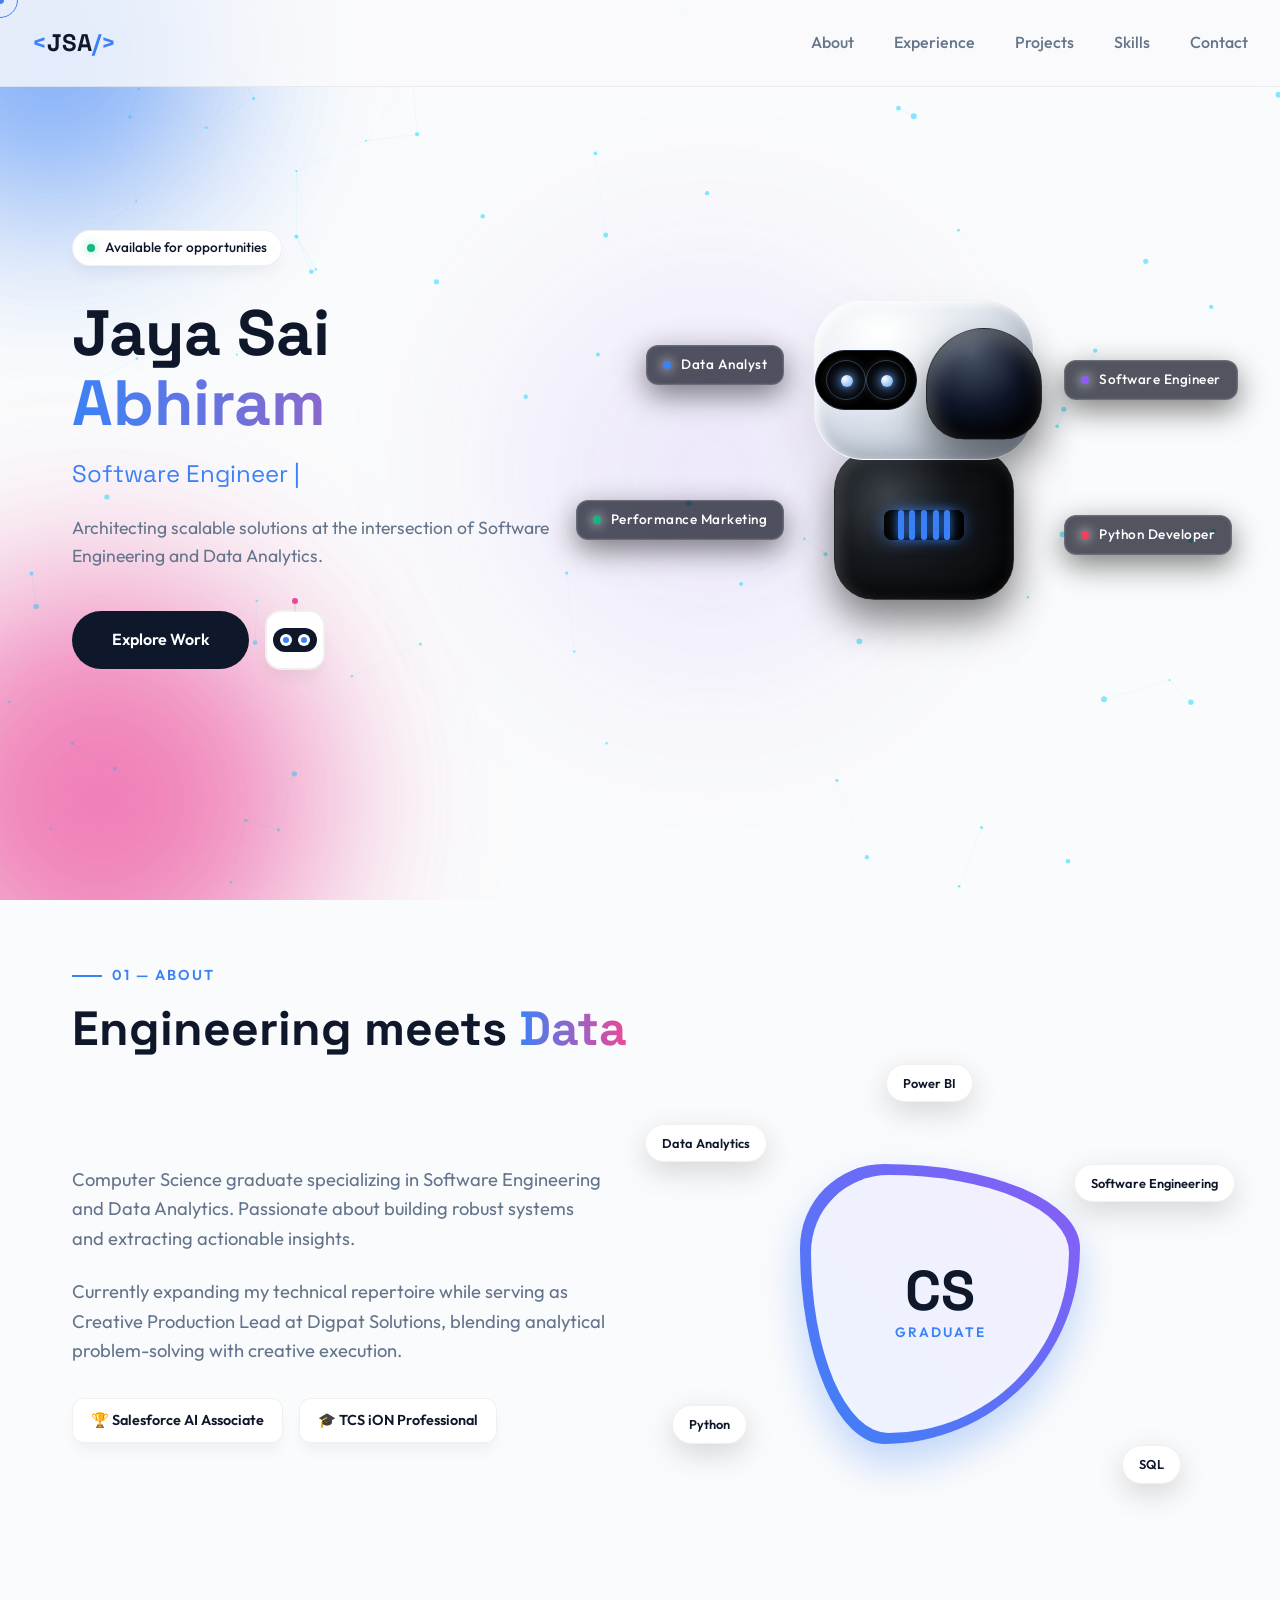
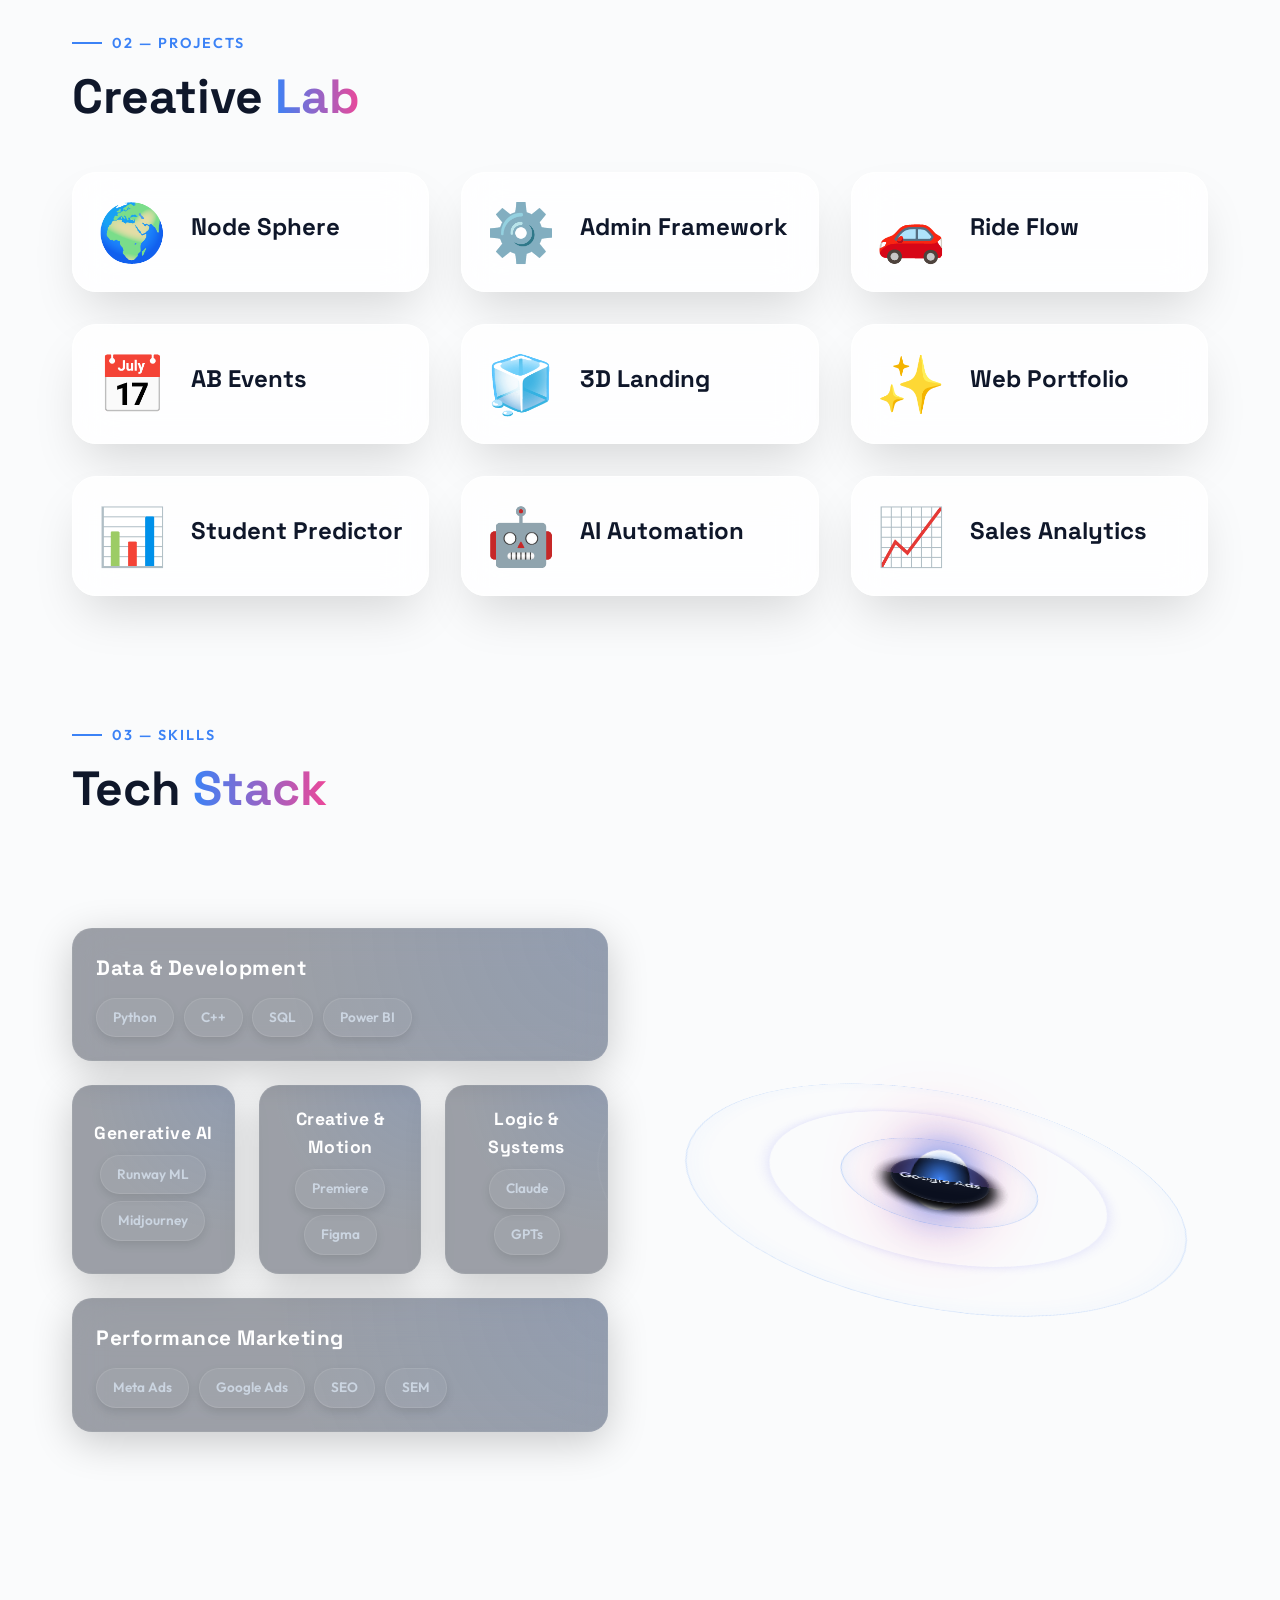
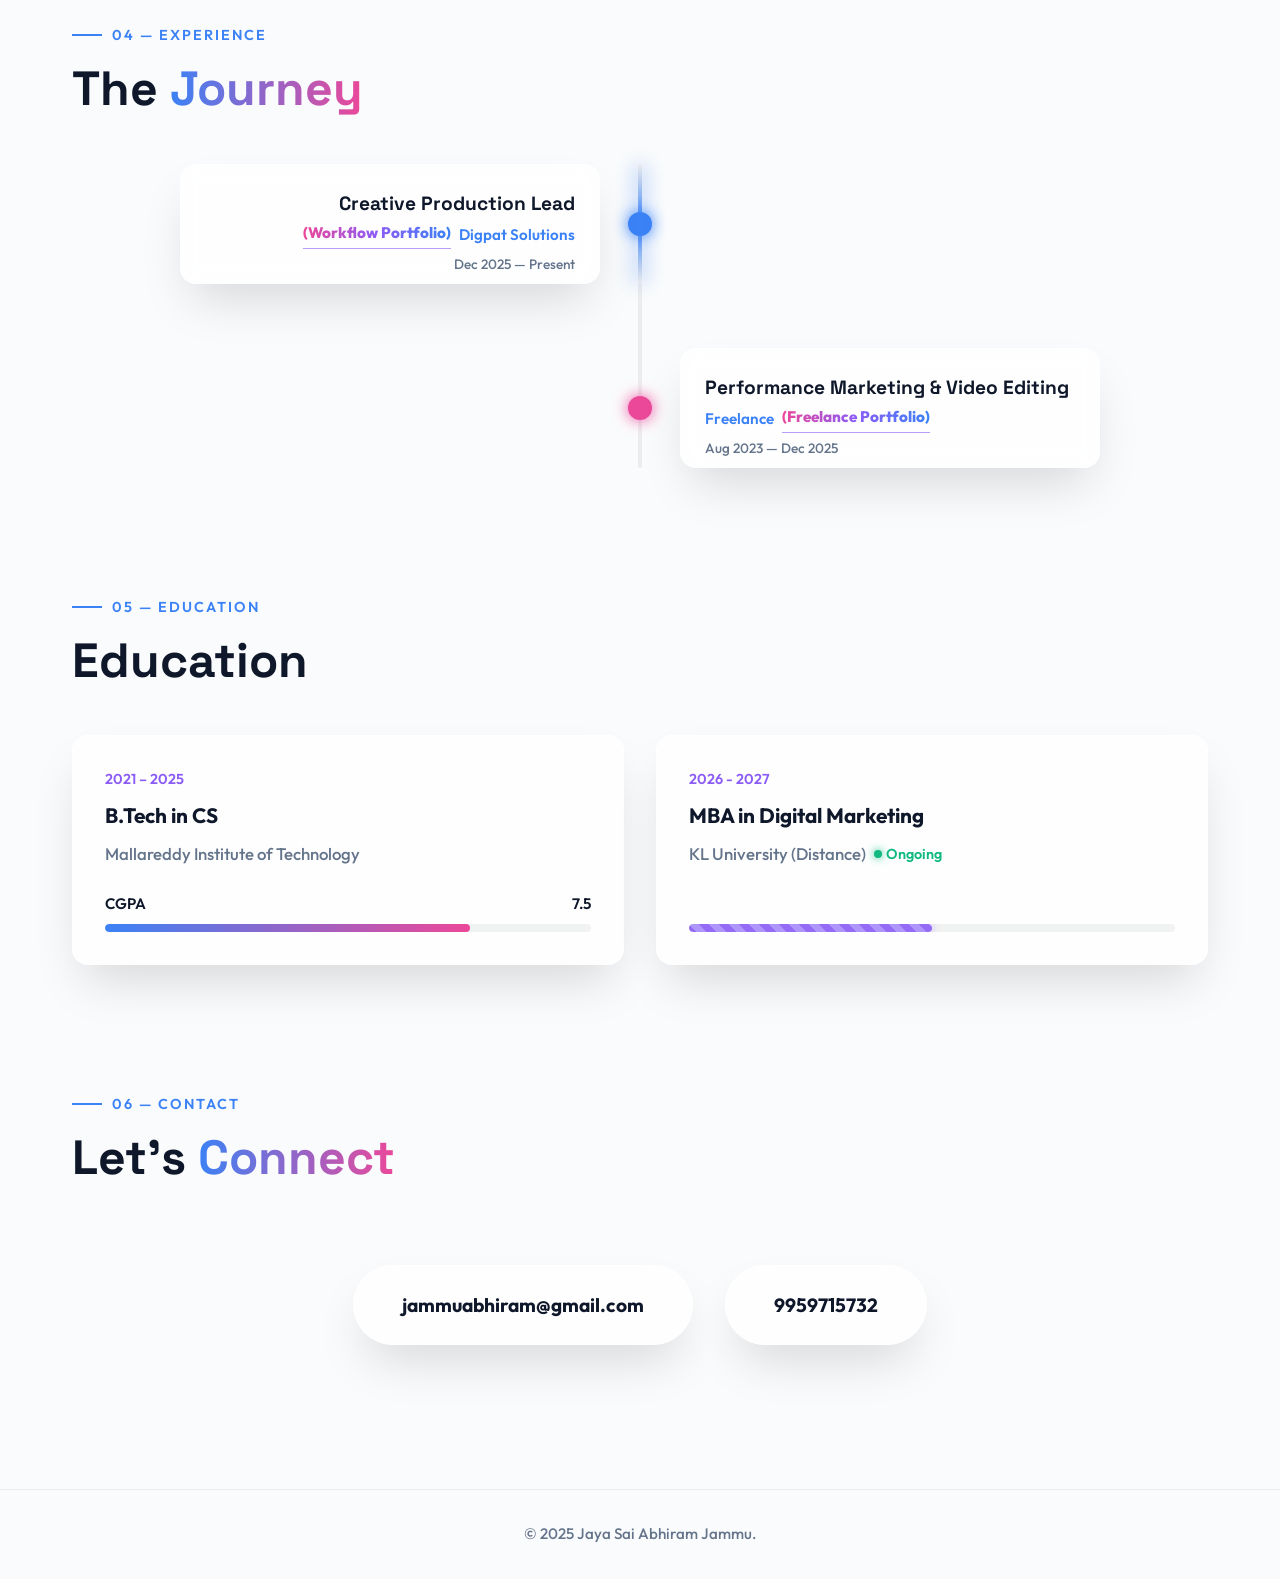
==== commit 19b947a1: "Swap Data Analyst and Software Engineer, change Backend to Performance Marketing" ====
--- a/index.html
+++ b/index.html
@@ -106,19 +106,19 @@
 <div class="hud-panel panel-tl">
 <div class="hud-card">
 <div class="hud-dot" style="background: #3b82f6;"></div>
-<span>Software Engineer</span>
+<span>Data Analyst</span>
 </div>
 </div>
 <div class="hud-panel panel-tr">
 <div class="hud-card">
 <div class="hud-dot" style="background: #8b5cf6;"></div>
-<span>Data Analyst</span>
+<span>Software Engineer</span>
 </div>
 </div>
 <div class="hud-panel panel-bl">
 <div class="hud-card">
 <div class="hud-dot" style="background: #10b981;"></div>
-<span>Backend Architecture</span>
+<span>Performance Marketing</span>
 </div>
 </div>
 <div class="hud-panel panel-br">
@@ -137,10 +137,10 @@
 <div class="section-label">01 — About</div>
 <h2 class="section-title tracking-target">Engineering meets <span class="accent">Data</span></h2>
 <div class="about-grid">
-      <div class="about-text">
-        <p>Computer Science graduate specializing in Software Engineering and Data Analytics. Passionate about building robust systems and extracting actionable insights.</p>
-        <p>Currently expanding my technical repertoire while serving as Creative Production Lead at Digpat Solutions, blending analytical problem-solving with creative execution.</p>
-        <div class="about-certs">
+<div class="about-text">
+<p>Computer Science graduate specializing in Software Engineering and Data Analytics. Passionate about building robust systems and extracting actionable insights.</p>
+<p>Currently expanding my technical repertoire while serving as Creative Production Lead at Digpat Solutions, blending analytical problem-solving with creative execution.</p>
+<div class="about-certs">
 <div class="cert-badge glow-on-hover">🏆 Salesforce AI Associate</div>
 <div class="cert-badge glow-on-hover">🎓 TCS iON Professional</div>
 </div>
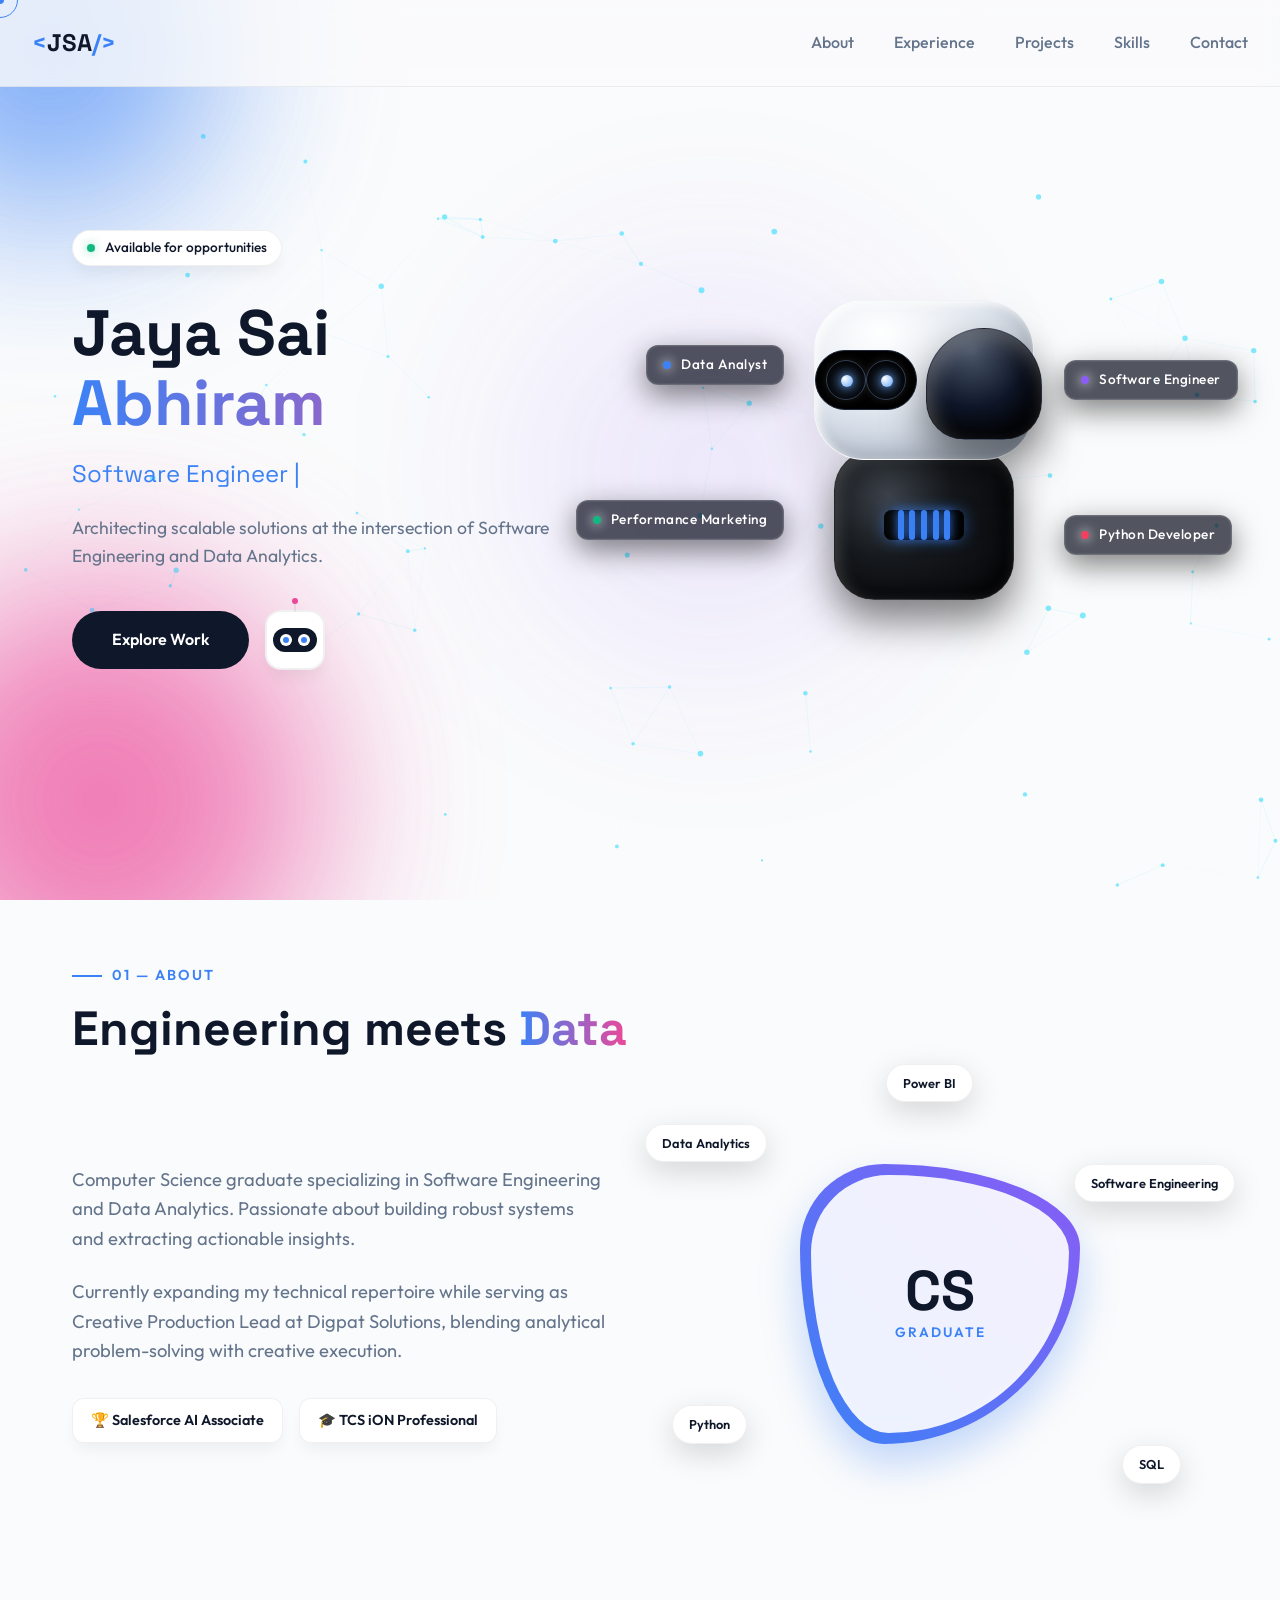
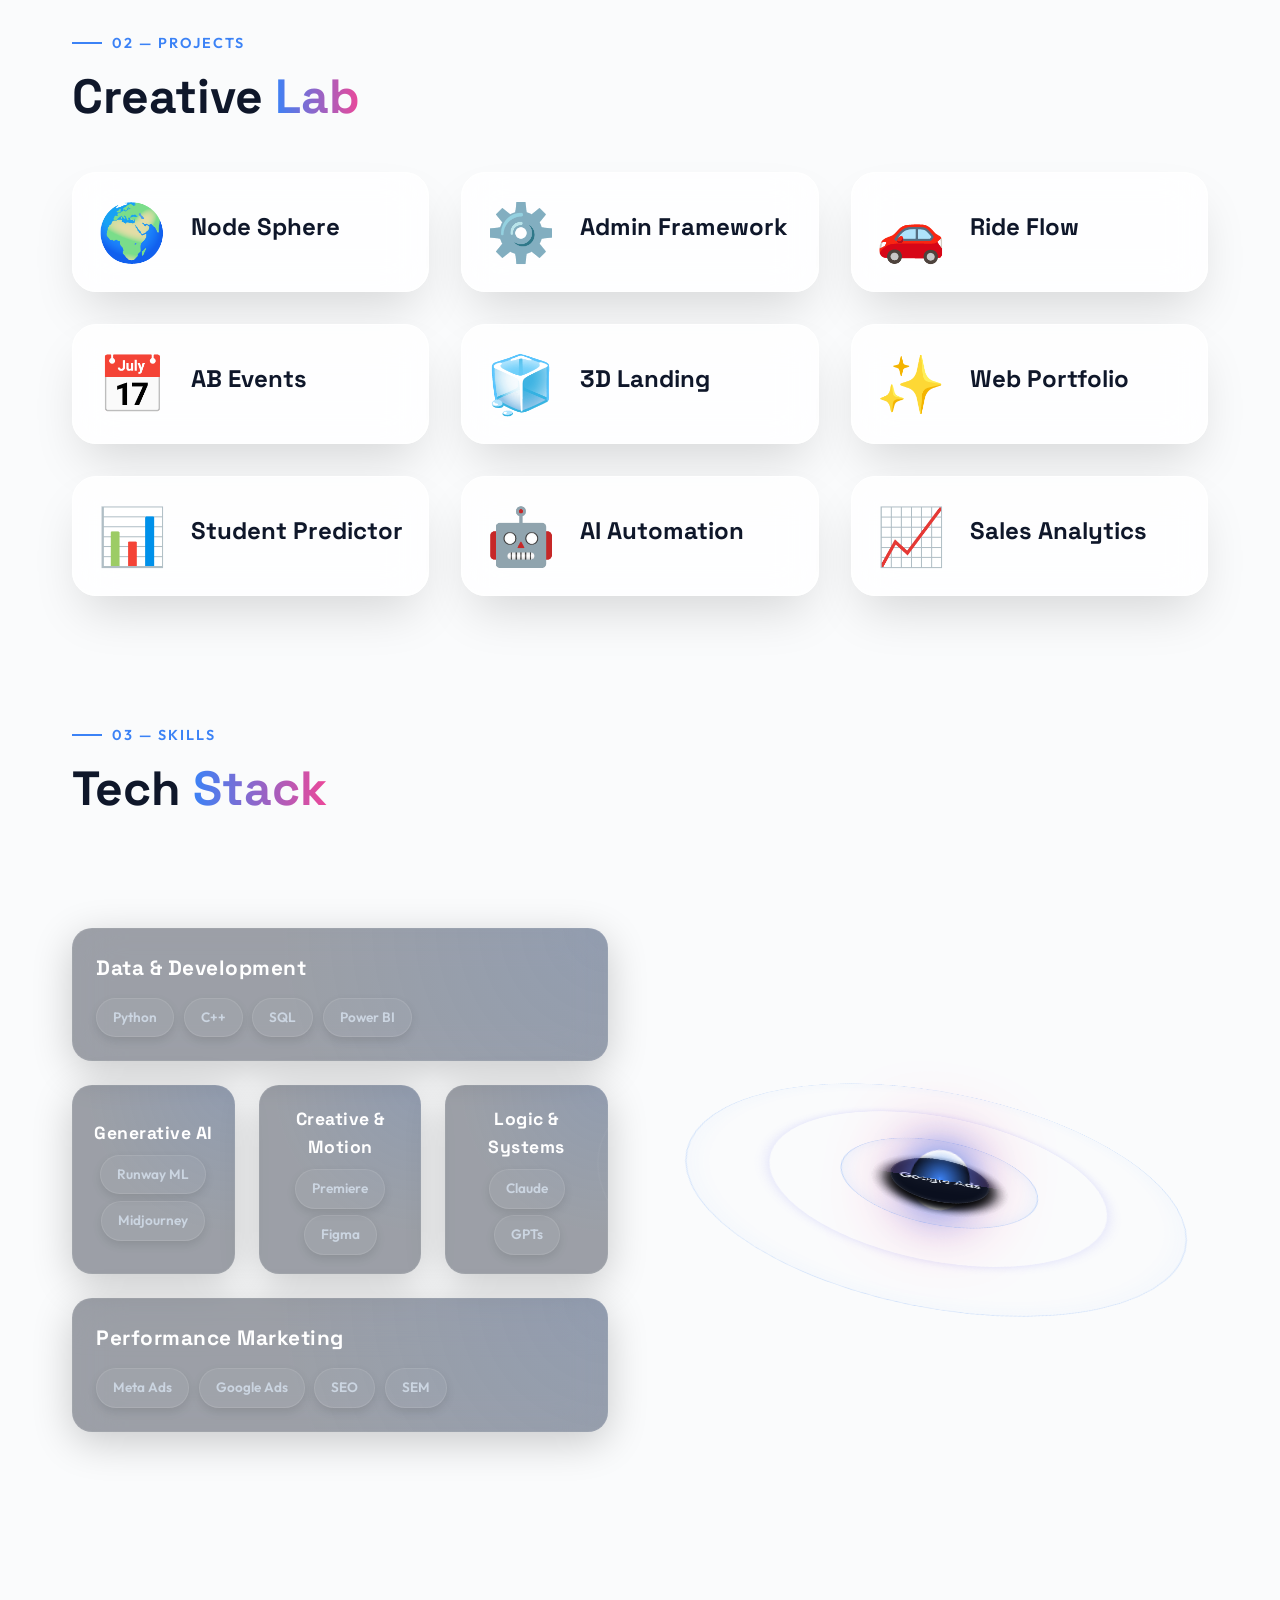
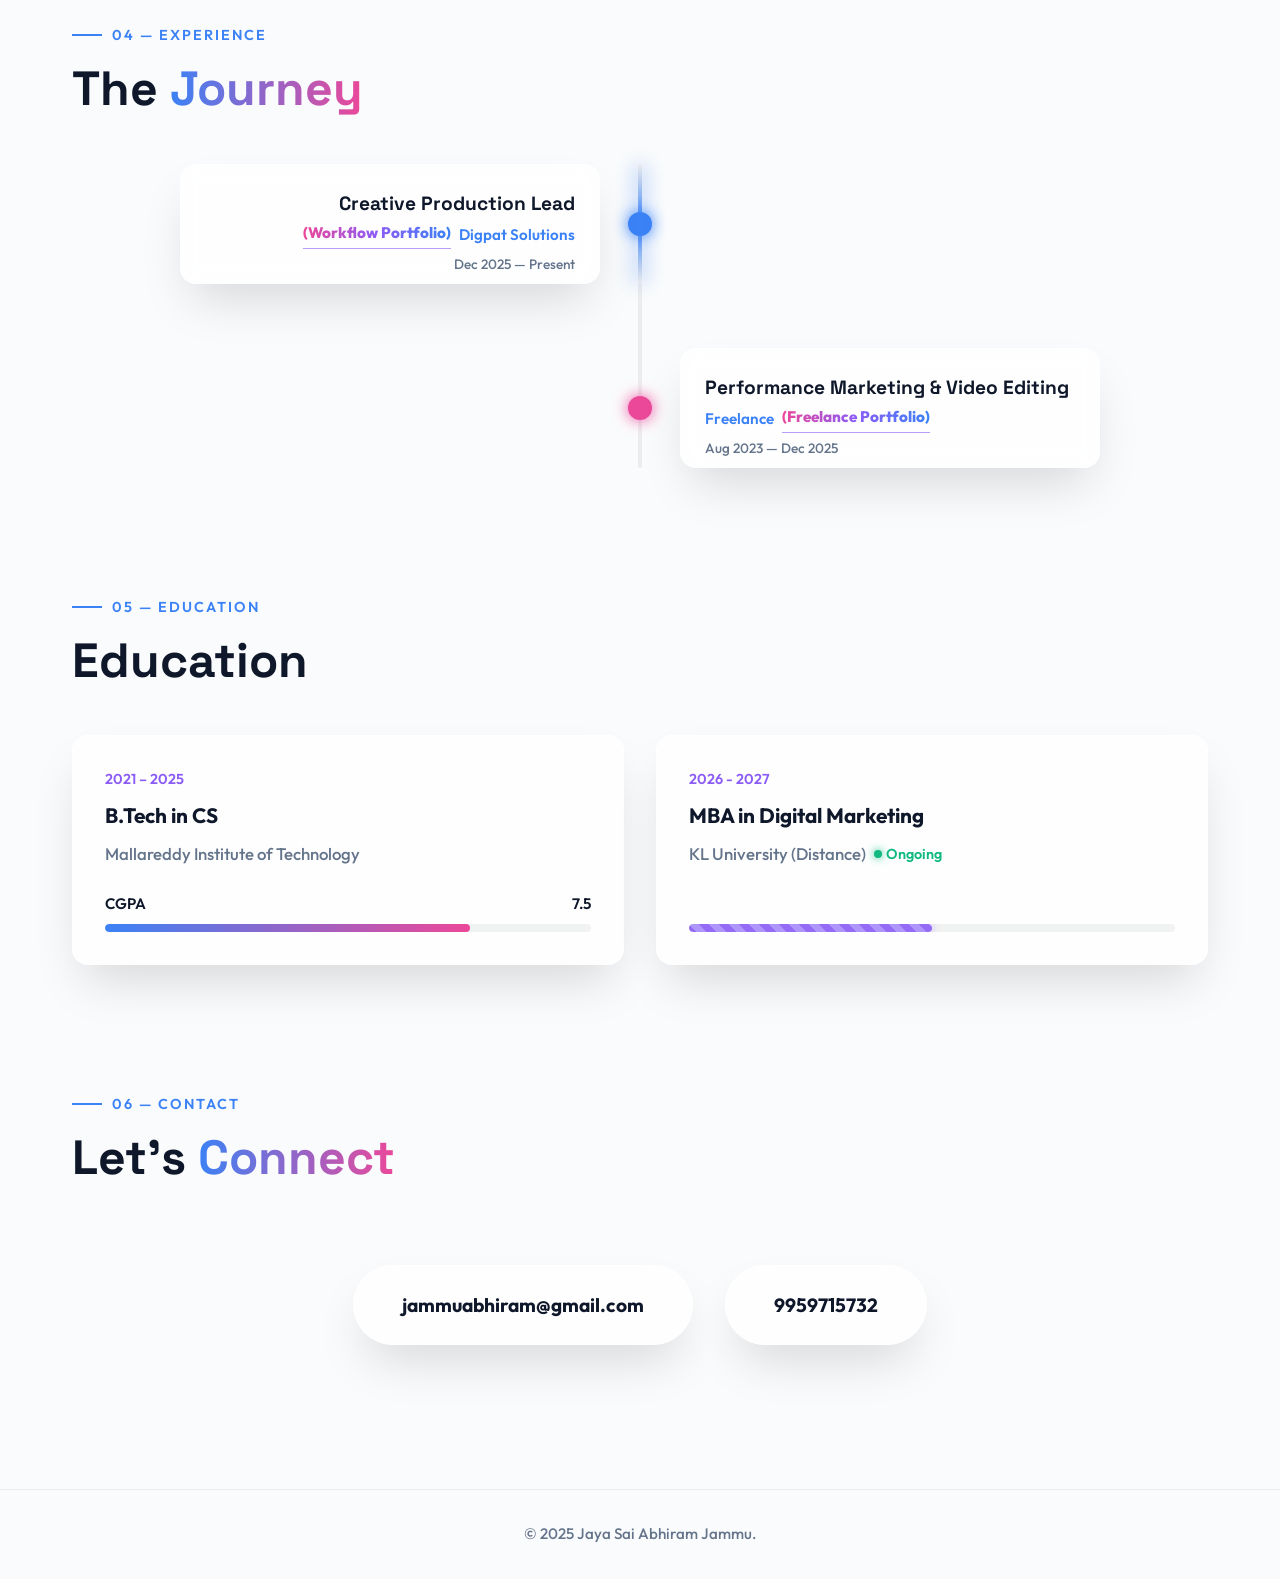
==== commit 90cff6b9: "Bust cache for main.js" ====
--- a/index.html
+++ b/index.html
@@ -448,7 +448,7 @@
 <p class="footer-copy">© 2025 Jaya Sai Abhiram Jammu.</p>
 </div>
 </footer>
-<script defer="" src="main.js?v=20"></script>
+<script defer="" src="main.js?v=21"></script>
 <script defer="" src="js/creative-bg.js"></script>
 </body>
 </html>
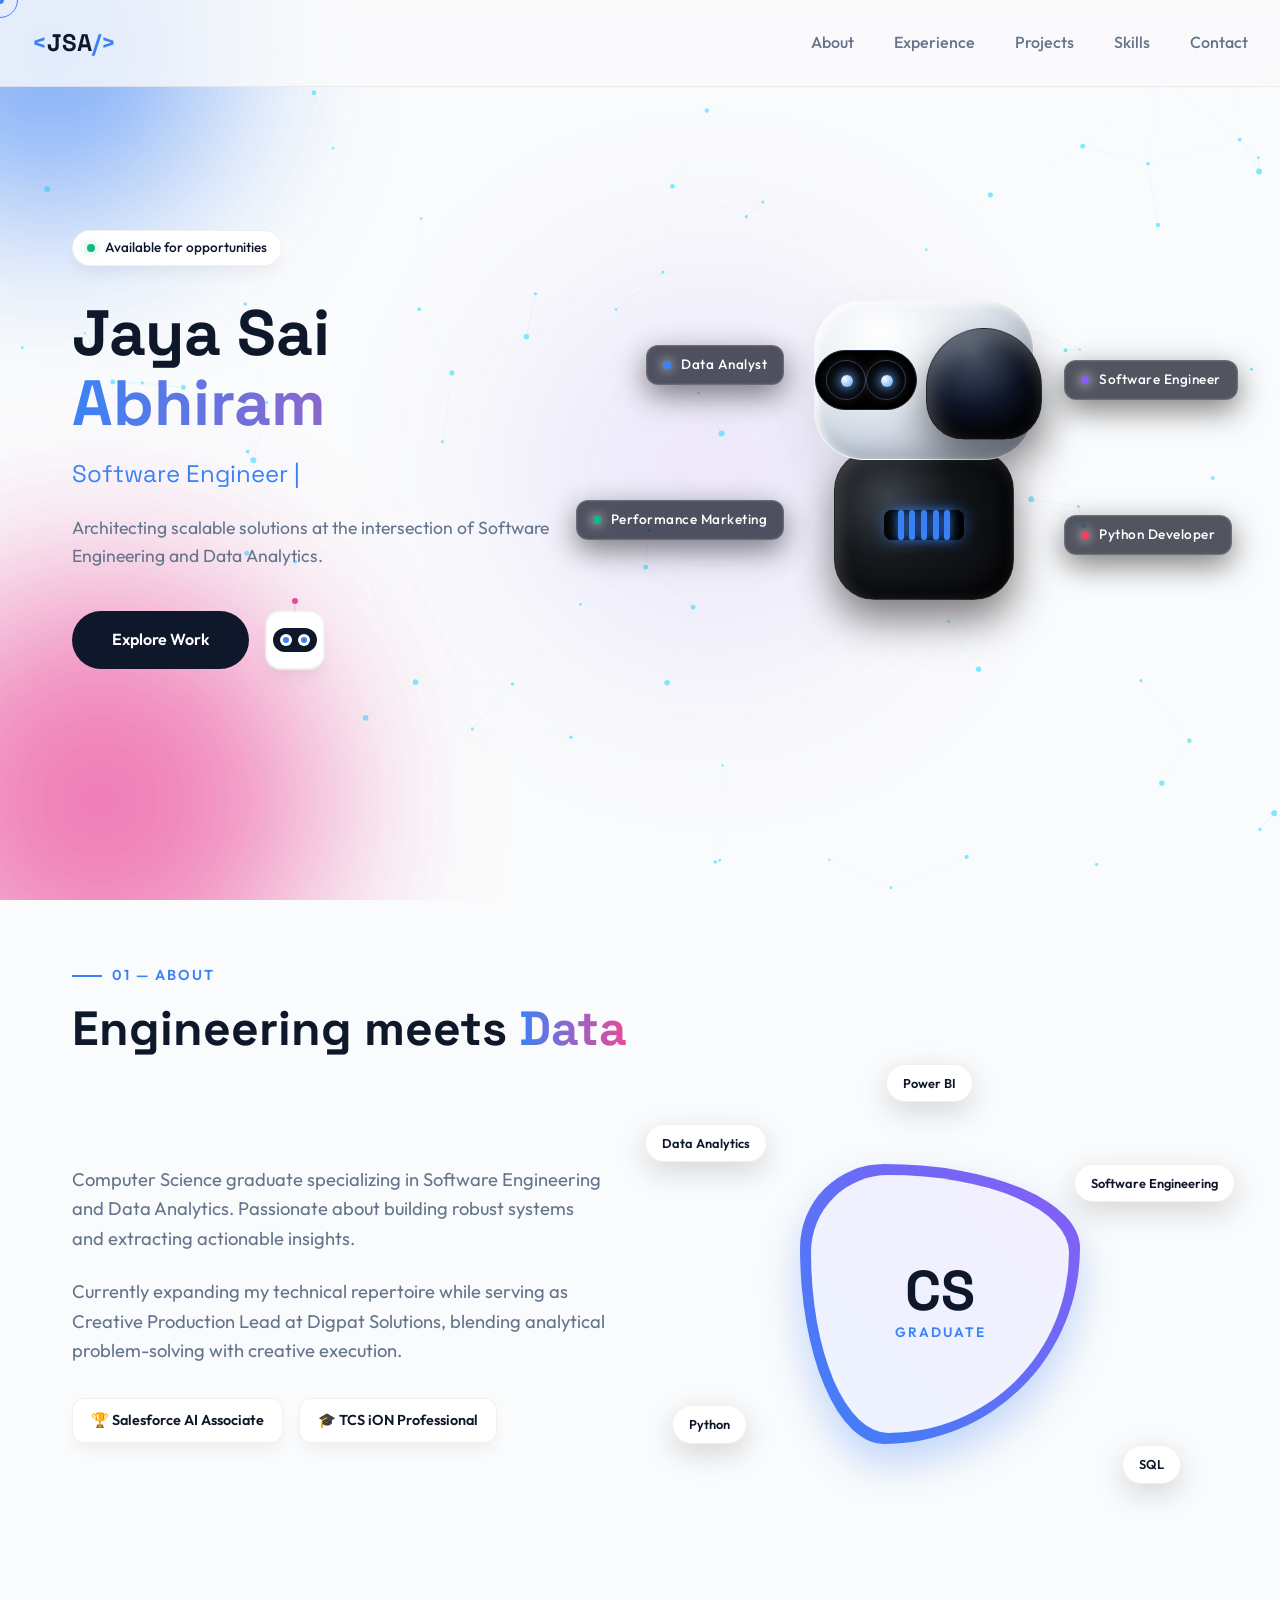
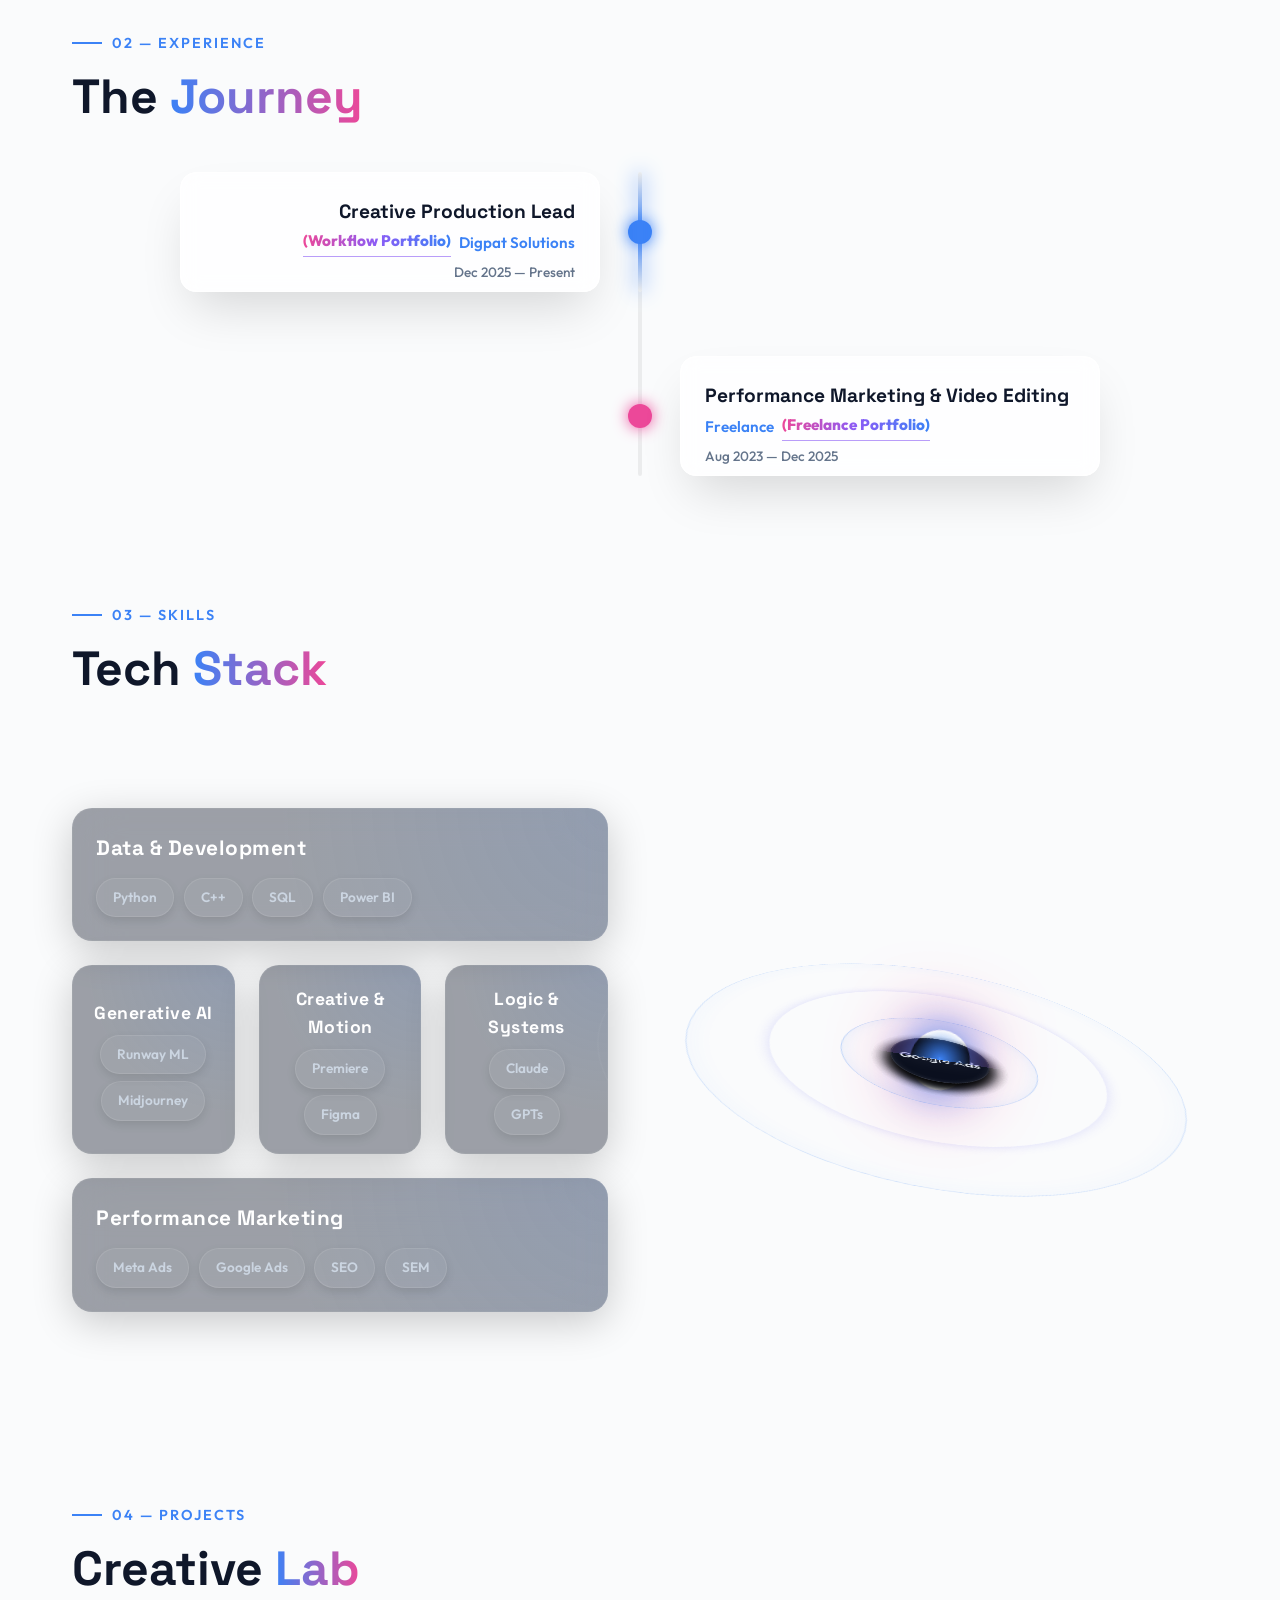
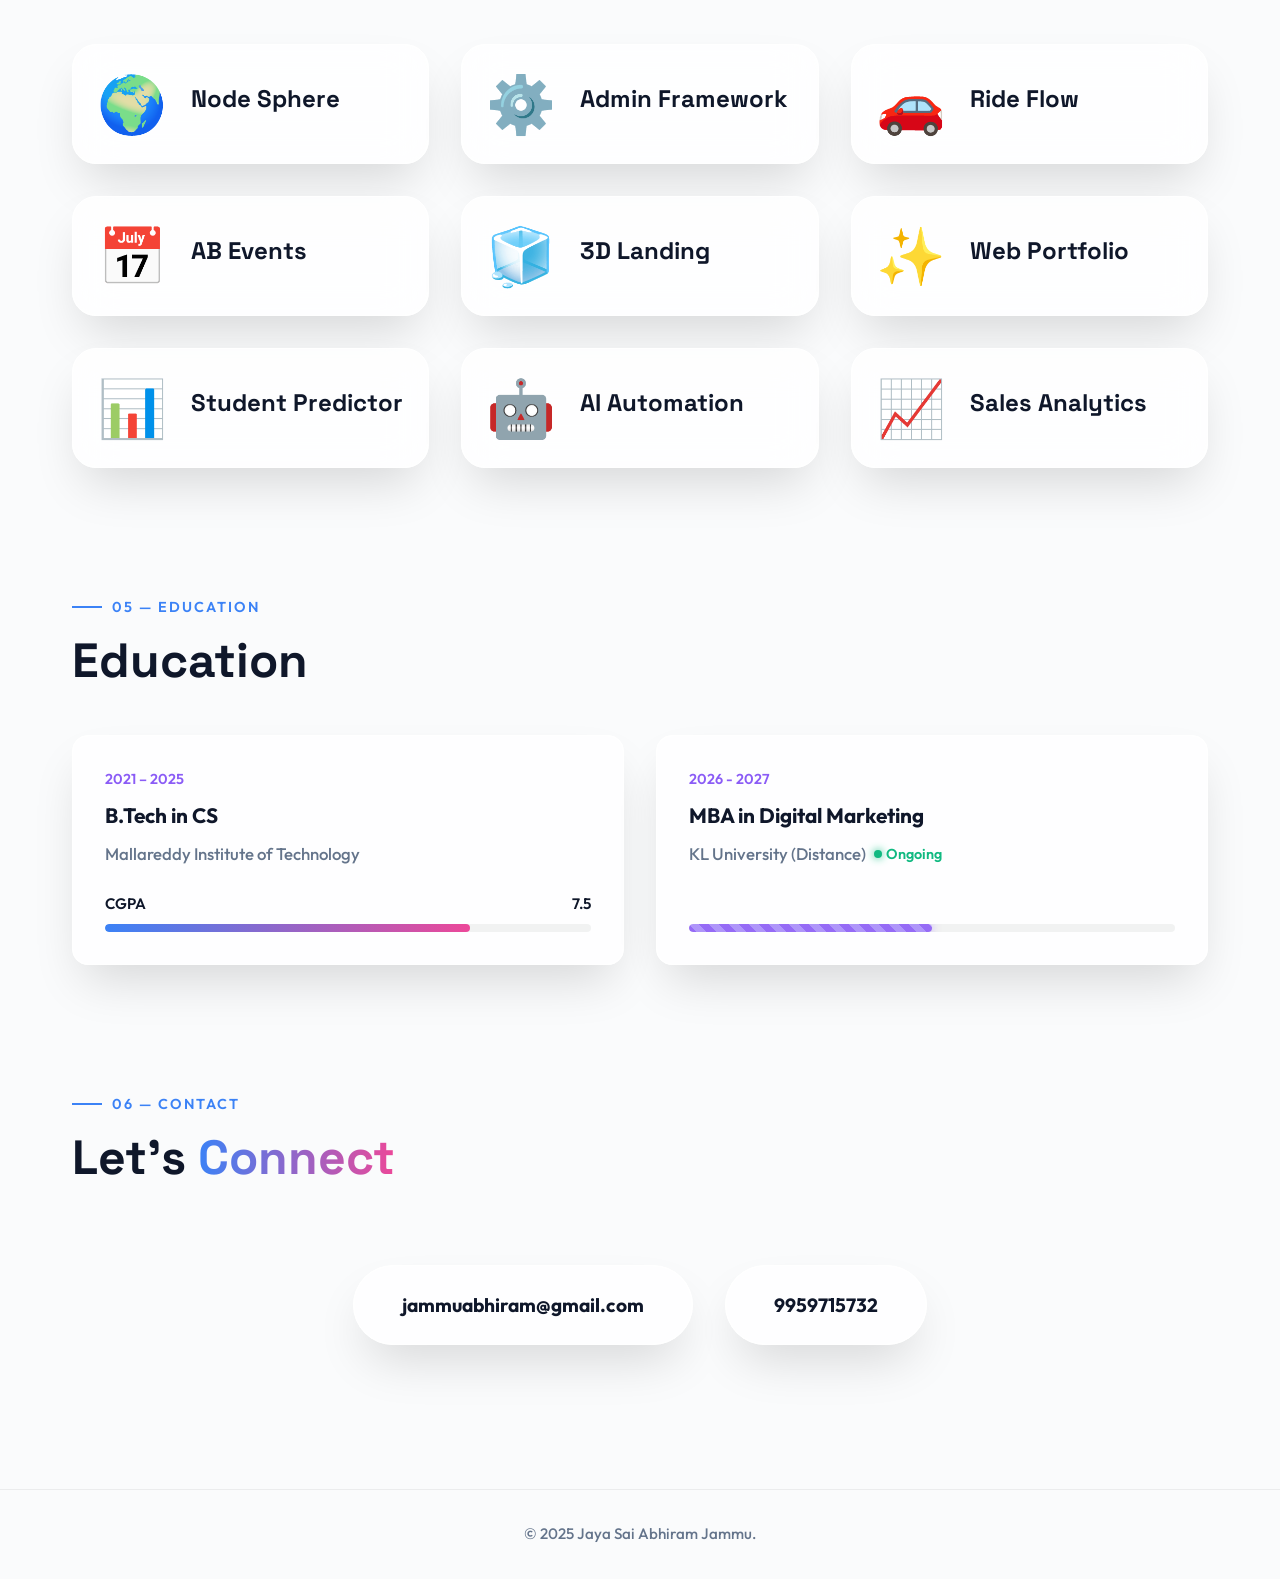
==== commit c0e00030: "Swap sections: Experience is now 02, Projects is now 04" ====
--- a/index.html
+++ b/index.html
@@ -165,182 +165,9 @@
 </div>
 </div>
 </section>
-<section class="projects section tracked-section" id="projects">
-<div class="container">
-<div class="section-label">02 — Projects</div>
-<h2 class="section-title tracking-target" data-robot-pos="right">Creative <span class="accent">Lab</span></h2>
-<div class="projects-grid">
-<!-- Node Sphere Rendering -->
-<a class="project-card tilt-panel tracking-target-sub interactive-robot-target" data-robot-pos="right" href="project-nodejs.html">
-<div class="pc-face">
-<div class="pc-icon"><span class="anim-spin-emoji" style="display:inline-block">🌍</span></div>
-<div class="pc-content">
-<h3>Node Sphere</h3>
-</div>
-<div class="pc-arrow">↗</div>
-</div>
-</a>
-<!-- Admin Framework -->
-<a class="project-card tilt-panel tracking-target-sub interactive-robot-target" data-robot-pos="left" href="project-react-admin.html">
-<div class="pc-face">
-<div class="pc-icon"><span class="anim-spin-emoji" style="display:inline-block">⚙️</span></div>
-<div class="pc-content">
-<h3>Admin Framework</h3>
-</div>
-<div class="pc-arrow">↗</div>
-</div>
-</a>
-<!-- Ride Flow Project -->
-<a class="project-card tilt-panel tracking-target-sub interactive-robot-target" data-robot-pos="right" href="project-ride-flow.html">
-<div class="pc-face">
-<div class="pc-icon pc-car-wrapper" style="position: relative;">
-<div class="anim-smoke smoke-1"></div>
-<div class="anim-smoke smoke-2"></div>
-<span class="anim-bounce-emoji" style="display:inline-block; position:relative; z-index:2;">🚗</span>
-</div>
-<div class="pc-content">
-<h3>Ride Flow</h3>
-</div>
-<div class="pc-arrow">↗</div>
-</div>
-</a>
-<!-- AB Events Project -->
-<a class="project-card tilt-panel tracking-target-sub interactive-robot-target" data-robot-pos="left" href="project-ab-events.html">
-<div class="pc-face">
-<div class="pc-icon"><span class="anim-rock-emoji" style="display:inline-block">📅</span></div>
-<div class="pc-content">
-<h3>AB Events</h3>
-</div>
-<div class="pc-arrow">↗</div>
-</div>
-</a>
-<!-- Project 1 (3D Landing) -->
-<a class="project-card tilt-panel tracking-target-sub interactive-robot-target" data-robot-pos="right" href="project-3d-landing.html">
-<div class="pc-face">
-<div class="pc-icon"><span class="anim-float-emoji" style="display:inline-block">🧊</span></div>
-<div class="pc-content">
-<h3>3D Landing</h3>
-</div>
-<div class="pc-arrow">↗</div>
-</div>
-</a>
-<!-- Web Portfolio -->
-<a class="project-card tilt-panel tracking-target-sub interactive-robot-target" data-robot-pos="left" href="project-portfolio.html">
-<div class="pc-face">
-<div class="pc-icon"><span class="anim-spin-emoji" style="display:inline-block">✨</span></div>
-<div class="pc-content">
-<h3>Web Portfolio</h3>
-</div>
-<div class="pc-arrow">↗</div>
-</div>
-</a>
-<!-- Project 2 -->
-<a class="project-card tilt-panel tracking-target-sub interactive-robot-target" data-robot-pos="right" href="project-student-predictor.html">
-<div class="pc-face">
-<div class="pc-icon"><span class="anim-bounce-emoji" style="display:inline-block">📊</span></div>
-<div class="pc-content">
-<h3>Student Predictor</h3>
-</div>
-<div class="pc-arrow">↗</div>
-</div>
-</a>
-<!-- Project 4 -->
-<a class="project-card tilt-panel tracking-target-sub interactive-robot-target" data-robot-pos="left" href="project-ai-automation.html">
-<div class="pc-face">
-<div class="pc-icon"><span class="anim-wiggle-emoji" style="display:inline-block">🤖</span></div>
-<div class="pc-content">
-<h3>AI Automation</h3>
-</div>
-<div class="pc-arrow">→</div>
-</div>
-</a>
-<!-- Project 3 -->
-<a class="project-card tilt-panel tracking-target-sub interactive-robot-target" data-robot-pos="left" href="project-sales-dashboard.html">
-<div class="pc-face">
-<div class="pc-icon"><span class="anim-rock-emoji" style="display:inline-block">📈</span></div>
-<div class="pc-content">
-<h3>Sales Analytics</h3>
-</div>
-<div class="pc-arrow">→</div>
-</div>
-</a>
-</div>
-</div>
-</section>
-<section class="skills section tracked-section" id="skills">
-<div class="container">
-<div class="section-label">03 — Skills</div>
-<h2 class="section-title tracking-target" data-robot-pos="right">Tech <span class="accent">Stack</span></h2>
-<div class="skills-split tracking-target interactive-robot-target" data-robot-pos="top">
-<!-- LEFT SIDE: Solid White Bento Panels -->
-<div class="skills-bento-side">
-<div class="bento-card span-2 glow-on-hover" data-category="data">
-<h3>Data &amp; Development</h3>
-<div class="bento-tags">
-<span>Python</span><span>C++</span><span>SQL</span><span>Power BI</span>
-</div>
-</div>
-<div class="middle-row" style="grid-column: span 2; display: flex; gap: 1.5rem;"><div class="bento-card glow-on-hover" data-category="genai" style="flex: 1; padding: 1.2rem; align-items: center; text-align: center;">
-<h3 style="text-align: center; font-size: 1.1rem; margin-bottom: 0.5rem;">Generative AI</h3>
-<div class="bento-tags" style="flex-wrap: wrap; gap: 0.4rem; justify-content: center;">
-<span>Runway ML</span><span>Midjourney</span>
-</div>
-</div><div class="bento-card glow-on-hover" data-category="creative" style="flex: 1; padding: 1.2rem; align-items: center; text-align: center;">
-<h3 style="text-align: center; font-size: 1.1rem; margin-bottom: 0.5rem;">Creative &amp; Motion</h3>
-<div class="bento-tags" style="flex-wrap: wrap; gap: 0.4rem; justify-content: center;">
-<span>Premiere</span><span>Figma</span>
-</div>
-</div><div class="bento-card glow-on-hover" data-category="logic" style="flex: 1; padding: 1.2rem; align-items: center; text-align: center;">
-<h3 style="text-align: center; font-size: 1.1rem; margin-bottom: 0.5rem;">Logic &amp; Systems</h3>
-<div class="bento-tags" style="flex-wrap: wrap; gap: 0.4rem; justify-content: center;">
-<span>Claude</span><span>GPTs</span>
-</div>
-</div></div><div class="bento-card span-2 glow-on-hover" data-category="marketing">
-<h3>Performance Marketing</h3>
-<div class="bento-tags">
-<span>Meta Ads</span><span>Google Ads</span><span>SEO</span><span>SEM</span>
-</div>
-</div>
-</div>
-<!-- RIGHT SIDE: Clean 2D Orbit -->
-<div class="skills-orbit-side">
-<div class="skills-orbit-wrapper">
-<div class="orbit-bg-circles">
-<div class="bg-circle c1"></div>
-<div class="bg-circle c2"></div>
-<div class="bg-circle c3"></div>
-<div class="bg-circle c4"></div>
-</div>
-<div class="orbit-ring ring-1">
-<div class="orbit-item glass-orb" data-category="data" style="--angle:0deg"><span class="orbit-text">Python</span></div>
-<div class="orbit-item glass-orb" data-category="data" style="--angle:60deg"><span class="orbit-text">C++</span></div>
-<div class="orbit-item glass-orb" data-category="data" style="--angle:120deg"><span class="orbit-text">SQL</span></div>
-<div class="orbit-item glass-orb" data-category="data" style="--angle:180deg"><span class="orbit-text">Power BI</span></div>
-<div class="orbit-item glass-orb" data-category="creative" style="--angle:240deg"><span class="orbit-text">Figma</span></div>
-<div class="orbit-item glass-orb" data-category="creative" style="--angle:300deg"><span class="orbit-text">Canva</span></div>
-</div>
-<div class="orbit-ring ring-2">
-<div class="orbit-item glass-orb" data-category="creative" style="--angle:30deg"><span class="orbit-text">Premiere</span></div>
-<div class="orbit-item glass-orb" data-category="creative" style="--angle:90deg"><span class="orbit-text">After Effects</span></div>
-<div class="orbit-item glass-orb" data-category="genai" style="--angle:150deg"><span class="orbit-text">Runway ML</span></div>
-<div class="orbit-item glass-orb" data-category="logic" style="--angle:210deg"><span class="orbit-text">Claude</span></div>
-<div class="orbit-item glass-orb" data-category="marketing" style="--angle:270deg"><span class="orbit-text">Meta Ads</span></div>
-<div class="orbit-item glass-orb" data-category="marketing" style="--angle:330deg"><span class="orbit-text">Google Ads</span></div>
-</div>
-<div class="orbit-center">
-<div class="orbit-core glow-on-hover">
-<div class="core-inner">SKILLS</div>
-<div class="core-pulse"></div>
-</div>
-</div>
-</div>
-</div>
-</div>
-</div>
-</section>
 <section class="experience section tracked-section" id="experience">
 <div class="container">
-<div class="section-label">04 — Experience</div>
+<div class="section-label">02 — Experience</div>
 <h2 class="section-title tracking-target">The <span class="accent">Journey</span></h2>
 <div class="timeline">
 <!-- Left side -->
@@ -403,6 +230,179 @@
 </div>
 </div>
 </section>
+<section class="skills section tracked-section" id="skills">
+<div class="container">
+<div class="section-label">03 — Skills</div>
+<h2 class="section-title tracking-target" data-robot-pos="right">Tech <span class="accent">Stack</span></h2>
+<div class="skills-split tracking-target interactive-robot-target" data-robot-pos="top">
+<!-- LEFT SIDE: Solid White Bento Panels -->
+<div class="skills-bento-side">
+<div class="bento-card span-2 glow-on-hover" data-category="data">
+<h3>Data &amp; Development</h3>
+<div class="bento-tags">
+<span>Python</span><span>C++</span><span>SQL</span><span>Power BI</span>
+</div>
+</div>
+<div class="middle-row" style="grid-column: span 2; display: flex; gap: 1.5rem;"><div class="bento-card glow-on-hover" data-category="genai" style="flex: 1; padding: 1.2rem; align-items: center; text-align: center;">
+<h3 style="text-align: center; font-size: 1.1rem; margin-bottom: 0.5rem;">Generative AI</h3>
+<div class="bento-tags" style="flex-wrap: wrap; gap: 0.4rem; justify-content: center;">
+<span>Runway ML</span><span>Midjourney</span>
+</div>
+</div><div class="bento-card glow-on-hover" data-category="creative" style="flex: 1; padding: 1.2rem; align-items: center; text-align: center;">
+<h3 style="text-align: center; font-size: 1.1rem; margin-bottom: 0.5rem;">Creative &amp; Motion</h3>
+<div class="bento-tags" style="flex-wrap: wrap; gap: 0.4rem; justify-content: center;">
+<span>Premiere</span><span>Figma</span>
+</div>
+</div><div class="bento-card glow-on-hover" data-category="logic" style="flex: 1; padding: 1.2rem; align-items: center; text-align: center;">
+<h3 style="text-align: center; font-size: 1.1rem; margin-bottom: 0.5rem;">Logic &amp; Systems</h3>
+<div class="bento-tags" style="flex-wrap: wrap; gap: 0.4rem; justify-content: center;">
+<span>Claude</span><span>GPTs</span>
+</div>
+</div></div><div class="bento-card span-2 glow-on-hover" data-category="marketing">
+<h3>Performance Marketing</h3>
+<div class="bento-tags">
+<span>Meta Ads</span><span>Google Ads</span><span>SEO</span><span>SEM</span>
+</div>
+</div>
+</div>
+<!-- RIGHT SIDE: Clean 2D Orbit -->
+<div class="skills-orbit-side">
+<div class="skills-orbit-wrapper">
+<div class="orbit-bg-circles">
+<div class="bg-circle c1"></div>
+<div class="bg-circle c2"></div>
+<div class="bg-circle c3"></div>
+<div class="bg-circle c4"></div>
+</div>
+<div class="orbit-ring ring-1">
+<div class="orbit-item glass-orb" data-category="data" style="--angle:0deg"><span class="orbit-text">Python</span></div>
+<div class="orbit-item glass-orb" data-category="data" style="--angle:60deg"><span class="orbit-text">C++</span></div>
+<div class="orbit-item glass-orb" data-category="data" style="--angle:120deg"><span class="orbit-text">SQL</span></div>
+<div class="orbit-item glass-orb" data-category="data" style="--angle:180deg"><span class="orbit-text">Power BI</span></div>
+<div class="orbit-item glass-orb" data-category="creative" style="--angle:240deg"><span class="orbit-text">Figma</span></div>
+<div class="orbit-item glass-orb" data-category="creative" style="--angle:300deg"><span class="orbit-text">Canva</span></div>
+</div>
+<div class="orbit-ring ring-2">
+<div class="orbit-item glass-orb" data-category="creative" style="--angle:30deg"><span class="orbit-text">Premiere</span></div>
+<div class="orbit-item glass-orb" data-category="creative" style="--angle:90deg"><span class="orbit-text">After Effects</span></div>
+<div class="orbit-item glass-orb" data-category="genai" style="--angle:150deg"><span class="orbit-text">Runway ML</span></div>
+<div class="orbit-item glass-orb" data-category="logic" style="--angle:210deg"><span class="orbit-text">Claude</span></div>
+<div class="orbit-item glass-orb" data-category="marketing" style="--angle:270deg"><span class="orbit-text">Meta Ads</span></div>
+<div class="orbit-item glass-orb" data-category="marketing" style="--angle:330deg"><span class="orbit-text">Google Ads</span></div>
+</div>
+<div class="orbit-center">
+<div class="orbit-core glow-on-hover">
+<div class="core-inner">SKILLS</div>
+<div class="core-pulse"></div>
+</div>
+</div>
+</div>
+</div>
+</div>
+</div>
+</section>
+<section class="projects section tracked-section" id="projects">
+<div class="container">
+<div class="section-label">04 — Projects</div>
+<h2 class="section-title tracking-target" data-robot-pos="right">Creative <span class="accent">Lab</span></h2>
+<div class="projects-grid">
+<!-- Node Sphere Rendering -->
+<a class="project-card tilt-panel tracking-target-sub interactive-robot-target" data-robot-pos="right" href="project-nodejs.html">
+<div class="pc-face">
+<div class="pc-icon"><span class="anim-spin-emoji" style="display:inline-block">🌍</span></div>
+<div class="pc-content">
+<h3>Node Sphere</h3>
+</div>
+<div class="pc-arrow">↗</div>
+</div>
+</a>
+<!-- Admin Framework -->
+<a class="project-card tilt-panel tracking-target-sub interactive-robot-target" data-robot-pos="left" href="project-react-admin.html">
+<div class="pc-face">
+<div class="pc-icon"><span class="anim-spin-emoji" style="display:inline-block">⚙️</span></div>
+<div class="pc-content">
+<h3>Admin Framework</h3>
+</div>
+<div class="pc-arrow">↗</div>
+</div>
+</a>
+<!-- Ride Flow Project -->
+<a class="project-card tilt-panel tracking-target-sub interactive-robot-target" data-robot-pos="right" href="project-ride-flow.html">
+<div class="pc-face">
+<div class="pc-icon pc-car-wrapper" style="position: relative;">
+<div class="anim-smoke smoke-1"></div>
+<div class="anim-smoke smoke-2"></div>
+<span class="anim-bounce-emoji" style="display:inline-block; position:relative; z-index:2;">🚗</span>
+</div>
+<div class="pc-content">
+<h3>Ride Flow</h3>
+</div>
+<div class="pc-arrow">↗</div>
+</div>
+</a>
+<!-- AB Events Project -->
+<a class="project-card tilt-panel tracking-target-sub interactive-robot-target" data-robot-pos="left" href="project-ab-events.html">
+<div class="pc-face">
+<div class="pc-icon"><span class="anim-rock-emoji" style="display:inline-block">📅</span></div>
+<div class="pc-content">
+<h3>AB Events</h3>
+</div>
+<div class="pc-arrow">↗</div>
+</div>
+</a>
+<!-- Project 1 (3D Landing) -->
+<a class="project-card tilt-panel tracking-target-sub interactive-robot-target" data-robot-pos="right" href="project-3d-landing.html">
+<div class="pc-face">
+<div class="pc-icon"><span class="anim-float-emoji" style="display:inline-block">🧊</span></div>
+<div class="pc-content">
+<h3>3D Landing</h3>
+</div>
+<div class="pc-arrow">↗</div>
+</div>
+</a>
+<!-- Web Portfolio -->
+<a class="project-card tilt-panel tracking-target-sub interactive-robot-target" data-robot-pos="left" href="project-portfolio.html">
+<div class="pc-face">
+<div class="pc-icon"><span class="anim-spin-emoji" style="display:inline-block">✨</span></div>
+<div class="pc-content">
+<h3>Web Portfolio</h3>
+</div>
+<div class="pc-arrow">↗</div>
+</div>
+</a>
+<!-- Project 2 -->
+<a class="project-card tilt-panel tracking-target-sub interactive-robot-target" data-robot-pos="right" href="project-student-predictor.html">
+<div class="pc-face">
+<div class="pc-icon"><span class="anim-bounce-emoji" style="display:inline-block">📊</span></div>
+<div class="pc-content">
+<h3>Student Predictor</h3>
+</div>
+<div class="pc-arrow">↗</div>
+</div>
+</a>
+<!-- Project 4 -->
+<a class="project-card tilt-panel tracking-target-sub interactive-robot-target" data-robot-pos="left" href="project-ai-automation.html">
+<div class="pc-face">
+<div class="pc-icon"><span class="anim-wiggle-emoji" style="display:inline-block">🤖</span></div>
+<div class="pc-content">
+<h3>AI Automation</h3>
+</div>
+<div class="pc-arrow">→</div>
+</div>
+</a>
+<!-- Project 3 -->
+<a class="project-card tilt-panel tracking-target-sub interactive-robot-target" data-robot-pos="left" href="project-sales-dashboard.html">
+<div class="pc-face">
+<div class="pc-icon"><span class="anim-rock-emoji" style="display:inline-block">📈</span></div>
+<div class="pc-content">
+<h3>Sales Analytics</h3>
+</div>
+<div class="pc-arrow">→</div>
+</div>
+</a>
+</div>
+</div>
+</section>
 <section class="education section" id="education">
 <div class="container">
 <div class="section-label">05 — Education</div>
